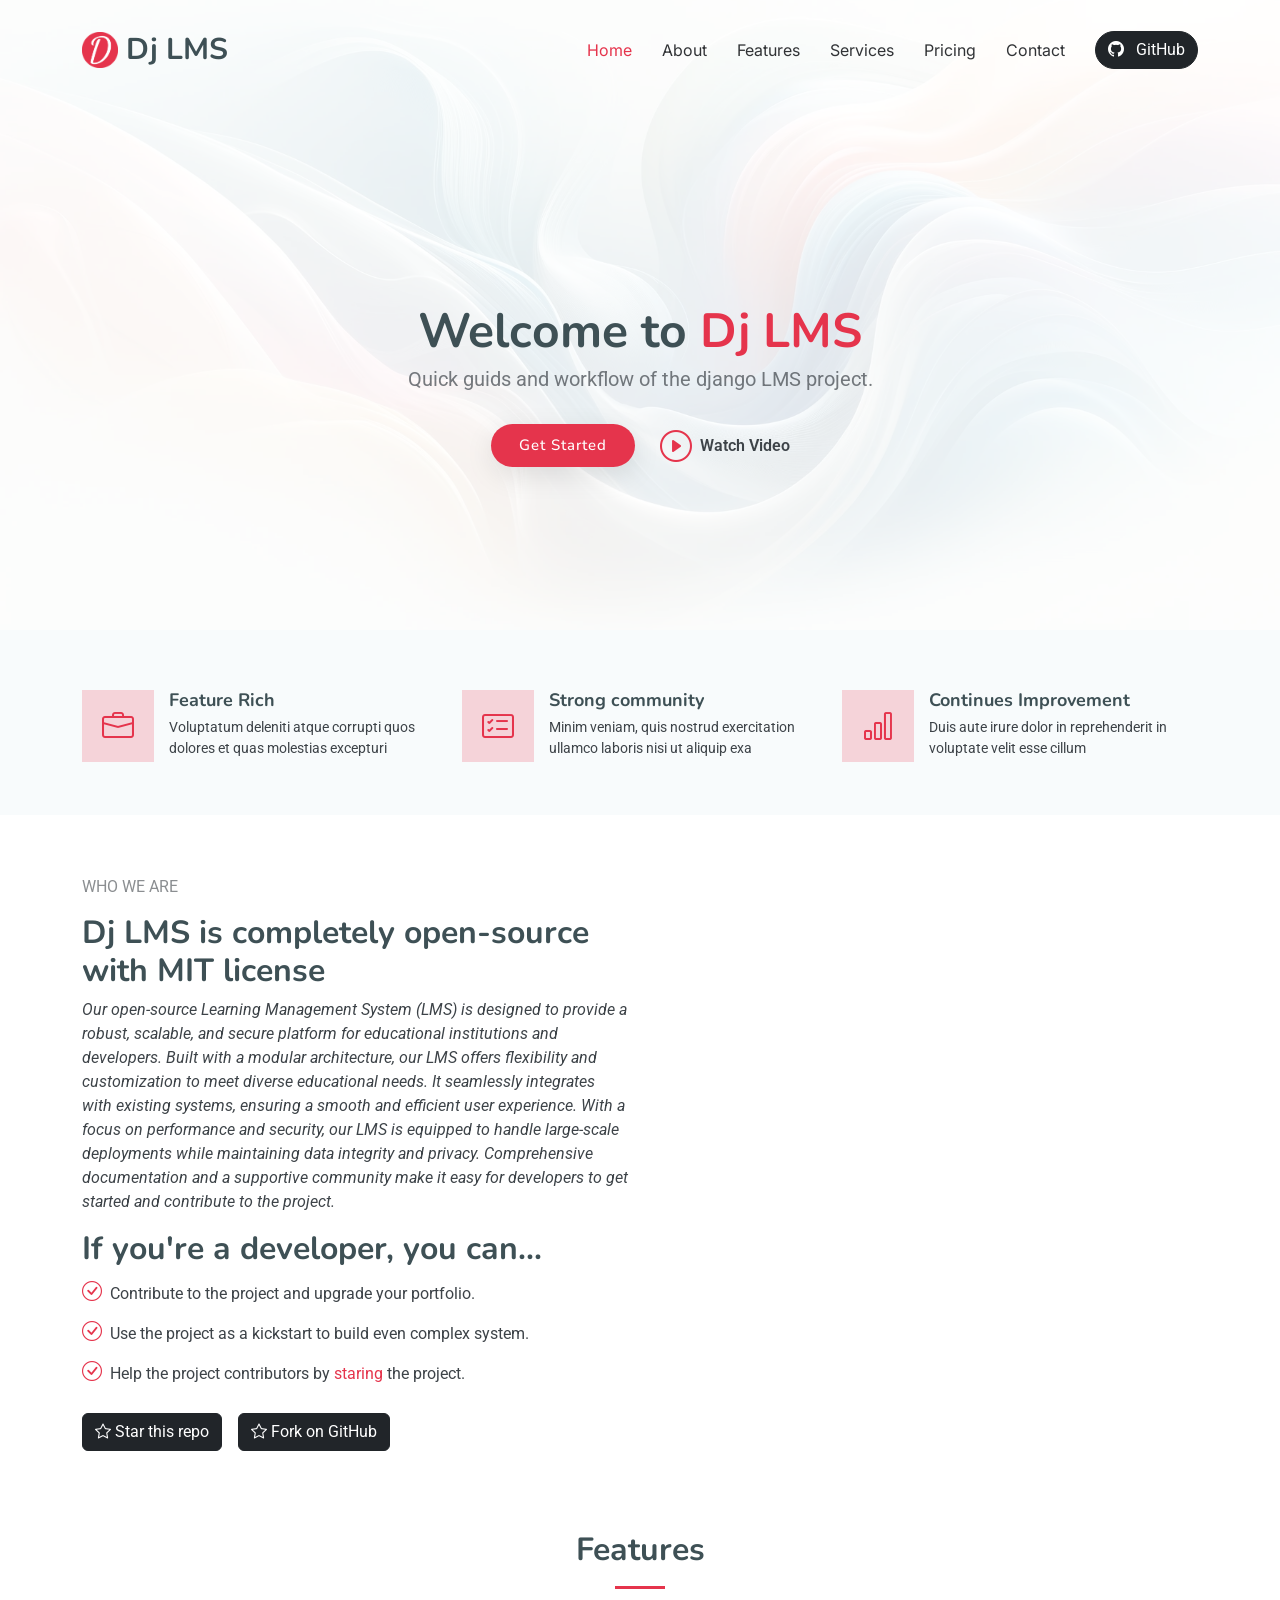
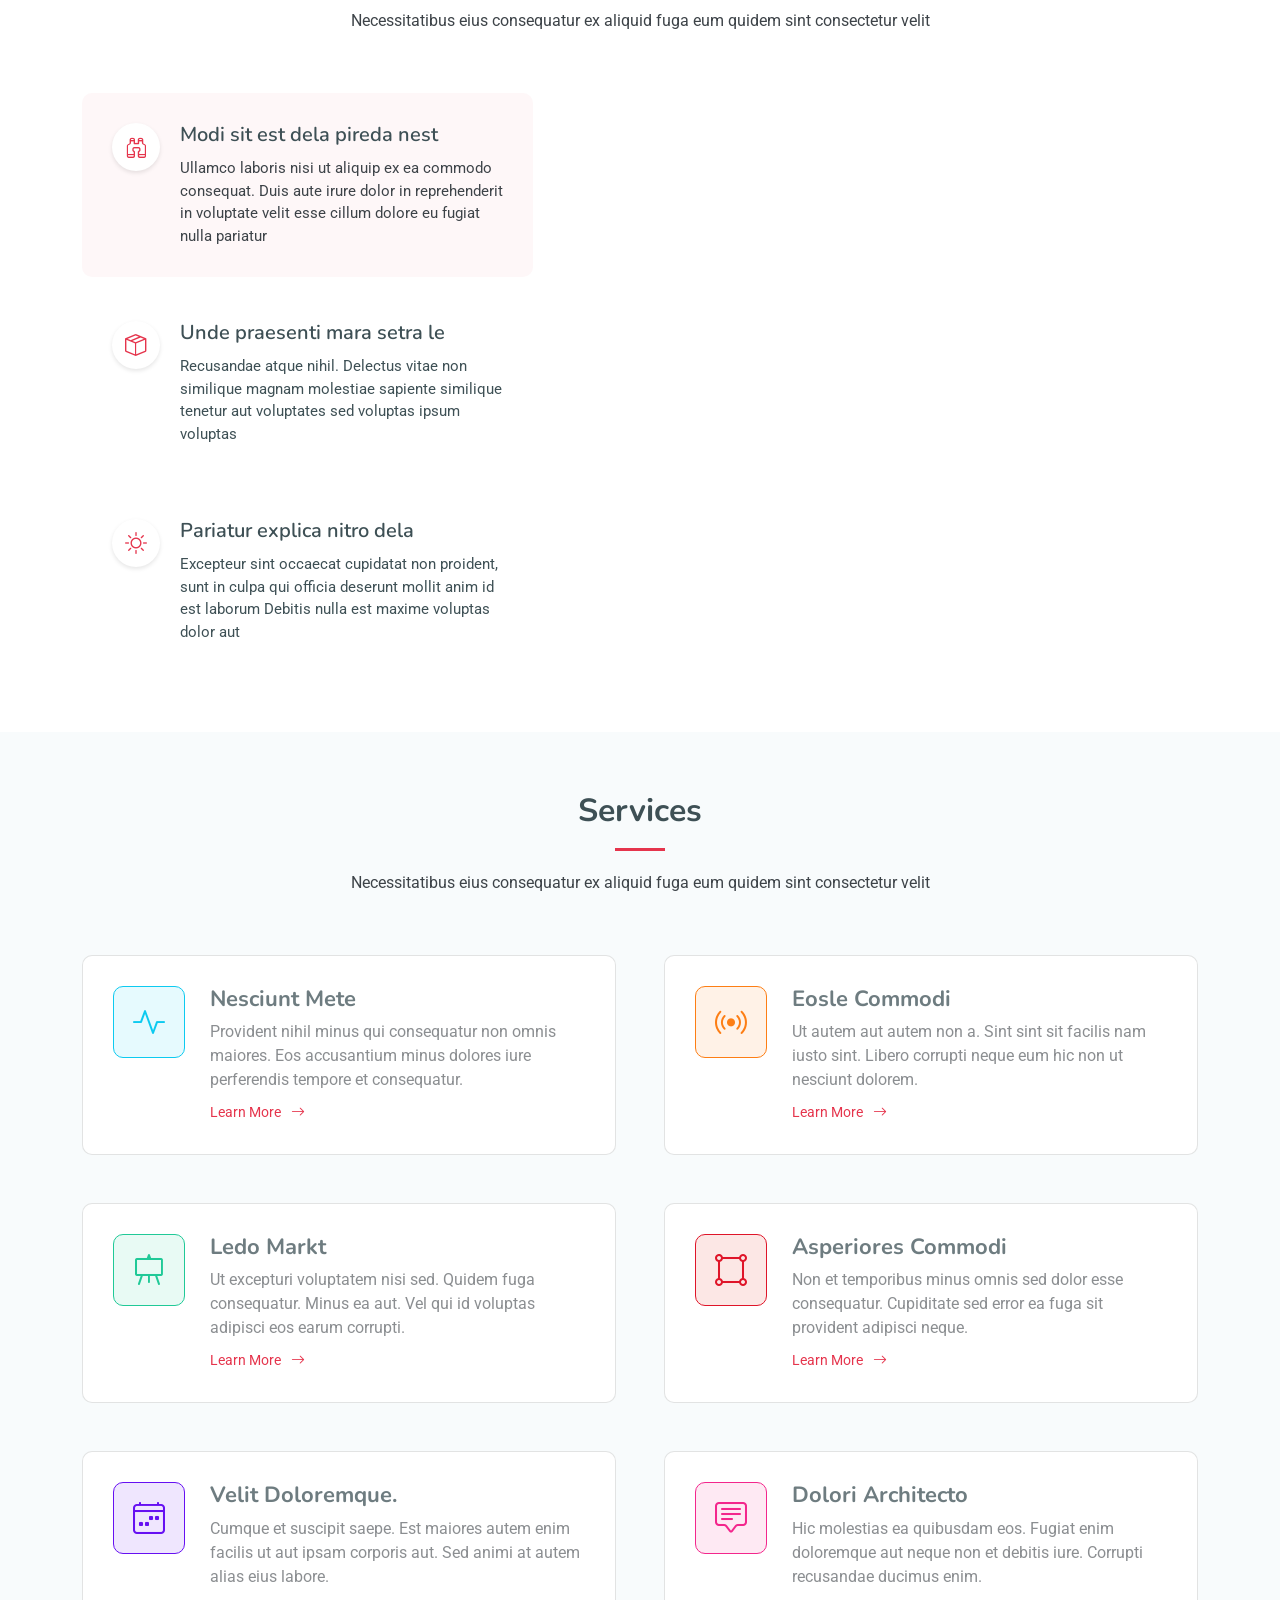
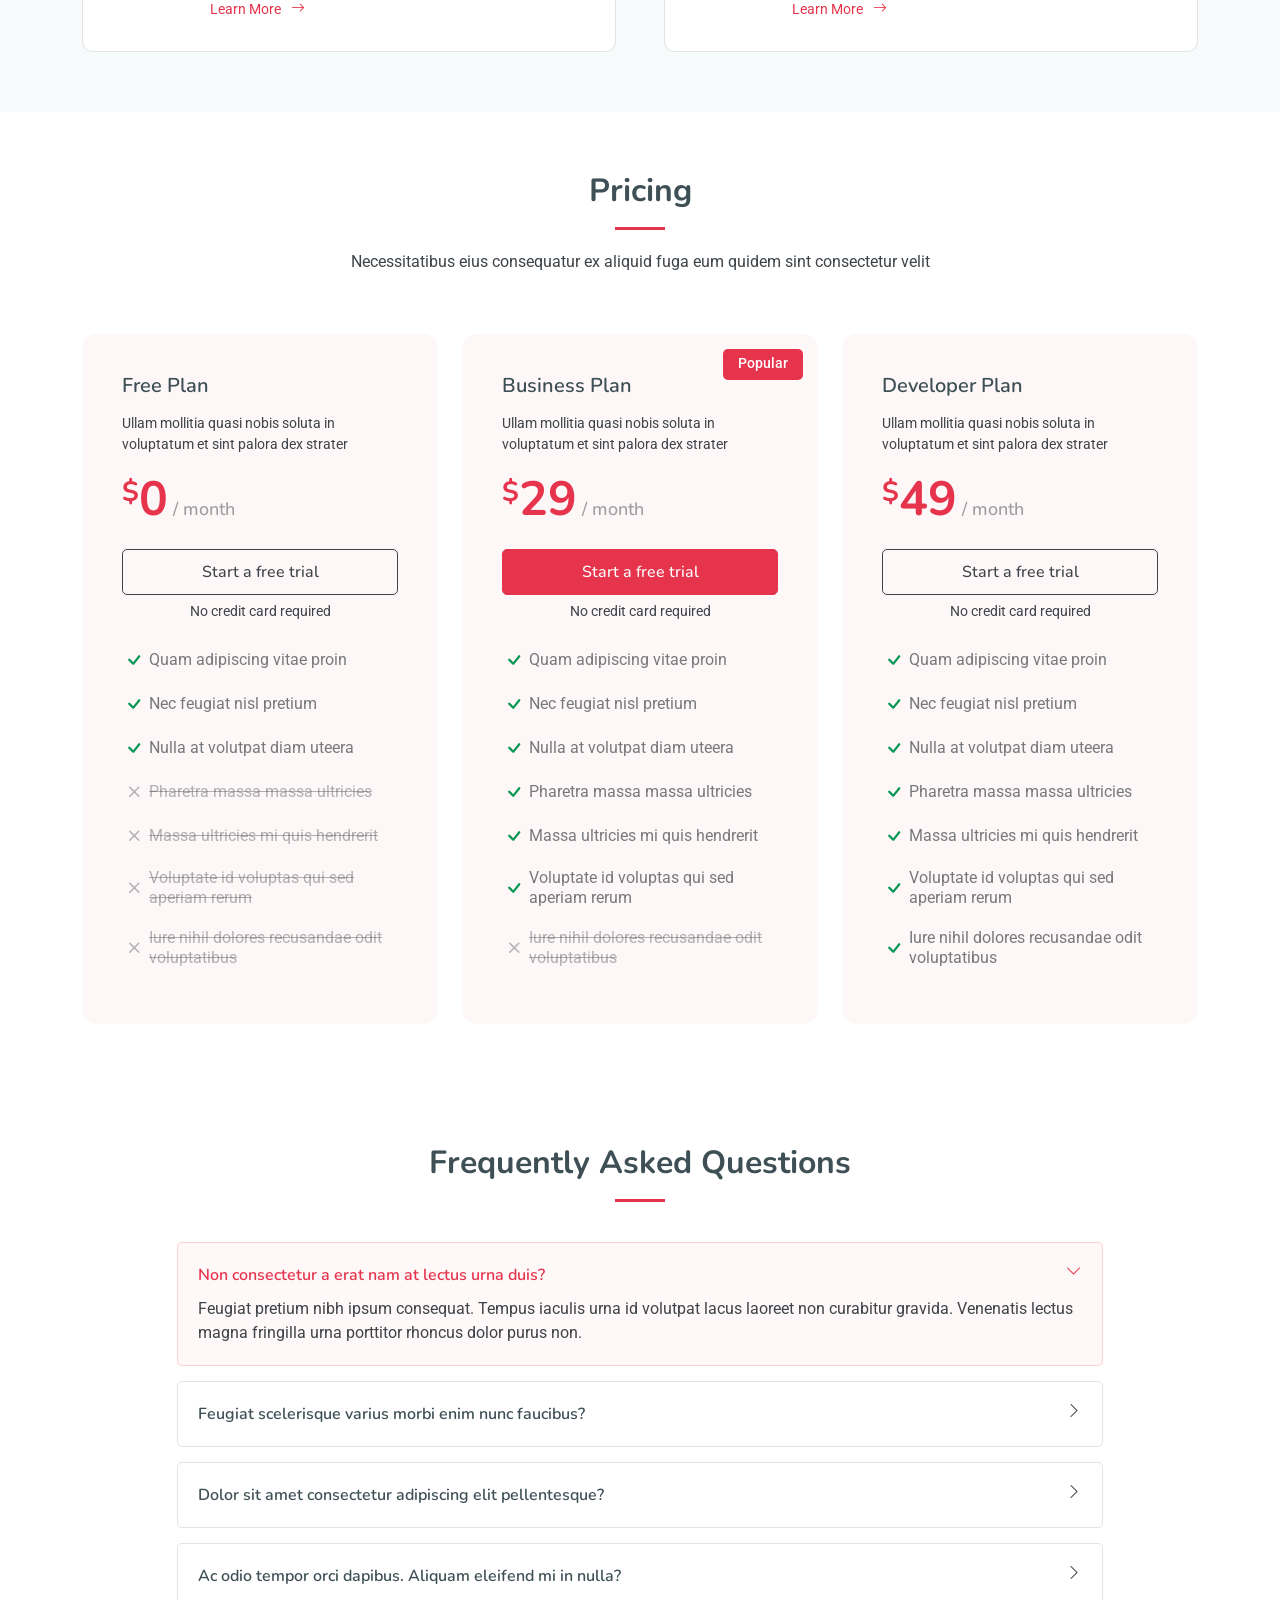
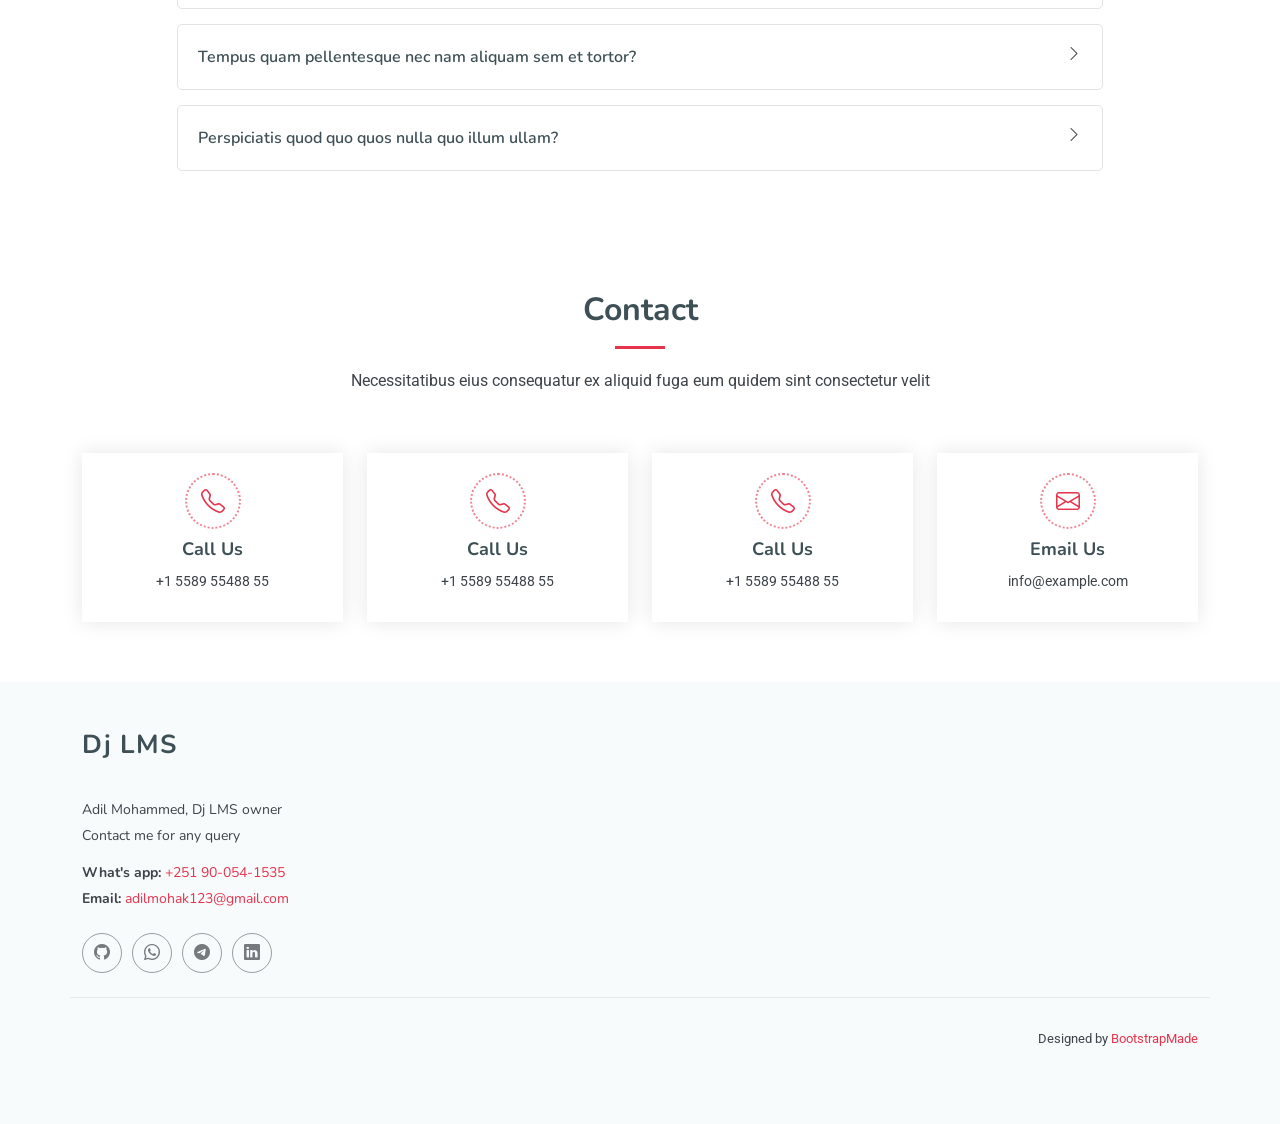
==== index.html @ 9d0e62b6 "init commit" ====
<!DOCTYPE html>
<html lang="en">
  <head>
    <meta charset="utf-8" />
    <meta content="width=device-width, initial-scale=1.0" name="viewport" />
    <title>Index - Dj LMS Bootstrap Template</title>
    <meta content="" name="description" />
    <meta content="" name="keywords" />

    <!-- Favicons -->
    <link href="assets/img/favicon.png" rel="icon" />
    <link href="assets/img/apple-touch-icon.png" rel="apple-touch-icon" />

    <!-- Fonts -->
    <link href="https://fonts.googleapis.com" rel="preconnect" />
    <link href="https://fonts.gstatic.com" rel="preconnect" crossorigin />
    <link
      href="https://fonts.googleapis.com/css2?family=Roboto:ital,wght@0,100;0,300;0,400;0,500;0,700;0,900;1,100;1,300;1,400;1,500;1,700;1,900&family=Inter:wght@100;200;300;400;500;600;700;800;900&family=Nunito:ital,wght@0,200;0,300;0,400;0,500;0,600;0,700;0,800;0,900;1,200;1,300;1,400;1,500;1,600;1,700;1,800;1,900&display=swap"
      rel="stylesheet"
    />

    <!-- Vendor CSS Files -->
    <link
      href="assets/vendor/bootstrap/css/bootstrap.min.css"
      rel="stylesheet"
    />
    <link
      href="assets/vendor/bootstrap-icons/bootstrap-icons.css"
      rel="stylesheet"
    />
    <link href="assets/vendor/aos/aos.css" rel="stylesheet" />
    <link
      href="assets/vendor/glightbox/css/glightbox.min.css"
      rel="stylesheet"
    />
    <link href="assets/vendor/swiper/swiper-bundle.min.css" rel="stylesheet" />

    <!-- Main CSS File -->
    <link href="assets/css/main.css" rel="stylesheet" />
  </head>

  <body class="index-page">
    <header id="header" class="header d-flex align-items-center fixed-top">
      <div
        class="container-fluid container-xl position-relative d-flex align-items-center"
      >
        <a href="index.html" class="logo d-flex align-items-center me-auto">
          <img src="assets/img/logo.png" alt="" />
          <h1 class="sitename">Dj LMS</h1>
        </a>

        <nav id="navmenu" class="navmenu">
          <ul>
            <li><a href="index.html#hero" class="active">Home</a></li>
            <li><a href="index.html#about">About</a></li>
            <li><a href="index.html#features">Features</a></li>
            <li><a href="index.html#services">Services</a></li>
            <li><a href="index.html#pricing">Pricing</a></li>
            <li><a href="index.html#contact">Contact</a></li>
          </ul>
          <i class="mobile-nav-toggle d-xl-none bi bi-list"></i>
        </nav>

        <a
          class="btn btn-dark btn-getstarted rounded-pill"
          href="https://github.com/adilmohak/django-lms"
          target="_blank"
          ><i class="bi bi-github me-2"></i> GitHub</a
        >
      </div>
    </header>

    <main class="main">
      <!-- Hero Section -->
      <section id="hero" class="hero section">
        <div class="hero-bg">
          <img src="assets/img/hero-bg-light.webp" alt="" />
        </div>
        <div class="container text-center">
          <div
            class="d-flex flex-column justify-content-center align-items-center"
          >
            <h1 data-aos="fade-up">Welcome to <span>Dj LMS</span></h1>
            <p data-aos="fade-up" data-aos-delay="100">
              Quick guids and workflow of the django LMS project.<br />
            </p>
            <div class="d-flex" data-aos="fade-up" data-aos-delay="200">
              <a href="#about" class="btn-get-started">Get Started</a>
              <a
                href="https://www.youtube.com/watch?v=LXb3EKWsInQ"
                class="glightbox btn-watch-video d-flex align-items-center"
                ><i class="bi bi-play-circle"></i><span>Watch Video</span></a
              >
            </div>
            <img
              src="assets/img/hero-services-img.webp"
              class="img-fluid hero-img"
              alt=""
              data-aos="zoom-out"
              data-aos-delay="300"
            />
          </div>
        </div>
      </section>
      <!-- /Hero Section -->

      <!-- Featured Services Section -->
      <section
        id="featured-services"
        class="featured-services section light-background"
      >
        <div class="container">
          <div class="row gy-4">
            <div
              class="col-xl-4 col-lg-6"
              data-aos="fade-up"
              data-aos-delay="100"
            >
              <div class="service-item d-flex">
                <div class="icon flex-shrink-0">
                  <i class="bi bi-briefcase"></i>
                </div>
                <div>
                  <h4 class="title">
                    <a href="#" class="stretched-link">Feature Rich</a>
                  </h4>
                  <p class="description">
                    Voluptatum deleniti atque corrupti quos dolores et quas
                    molestias excepturi
                  </p>
                </div>
              </div>
            </div>
            <!-- End Service Item -->

            <div
              class="col-xl-4 col-lg-6"
              data-aos="fade-up"
              data-aos-delay="200"
            >
              <div class="service-item d-flex">
                <div class="icon flex-shrink-0">
                  <i class="bi bi-card-checklist"></i>
                </div>
                <div>
                  <h4 class="title">
                    <a href="#" class="stretched-link">Strong community</a>
                  </h4>
                  <p class="description">
                    Minim veniam, quis nostrud exercitation ullamco laboris nisi
                    ut aliquip exa
                  </p>
                </div>
              </div>
            </div>
            <!-- End Service Item -->

            <div
              class="col-xl-4 col-lg-6"
              data-aos="fade-up"
              data-aos-delay="300"
            >
              <div class="service-item d-flex">
                <div class="icon flex-shrink-0">
                  <i class="bi bi-bar-chart"></i>
                </div>
                <div>
                  <h4 class="title">
                    <a href="#" class="stretched-link">Continues Improvement</a>
                  </h4>
                  <p class="description">
                    Duis aute irure dolor in reprehenderit in voluptate velit
                    esse cillum
                  </p>
                </div>
              </div>
            </div>
            <!-- End Service Item -->
          </div>
        </div>
      </section>
      <!-- /Featured Services Section -->

      <!-- About Section -->
      <section id="about" class="about section">
        <div class="container">
          <div class="row gy-4">
            <div
              class="col-lg-6 content"
              data-aos="fade-up"
              data-aos-delay="100"
            >
              <p class="who-we-are">Who We Are</p>
              <h3>Dj LMS is completely open-source with MIT license</h3>
              <p class="fst-italic">
                Our open-source Learning Management System (LMS) is designed to
                provide a robust, scalable, and secure platform for educational
                institutions and developers. Built with a modular architecture,
                our LMS offers flexibility and customization to meet diverse
                educational needs. It seamlessly integrates with existing
                systems, ensuring a smooth and efficient user experience. With a
                focus on performance and security, our LMS is equipped to handle
                large-scale deployments while maintaining data integrity and
                privacy. Comprehensive documentation and a supportive community
                make it easy for developers to get started and contribute to the
                project.
              </p>
              <h3>If you're a developer, you can...</h3>
              <ul>
                <li>
                  <i class="bi bi-check-circle"></i>
                  <span
                    >Contribute to the project and upgrade your portfolio.</span
                  >
                </li>
                <li>
                  <i class="bi bi-check-circle"></i>
                  <span
                    >Use the project as a kickstart to build even complex
                    system.</span
                  >
                </li>
                <li>
                  <i class="bi bi-check-circle"></i>
                  <span
                    >Help the project contributors by
                    <a
                      href="https://github.com/adilmohak/django-lms"
                      target="_blank"
                      >staring</a
                    >
                    the project.
                  </span>
                </li>
              </ul>
              <div class="d-flex gap-3">
                <a href="#" class="btn btn-outline btn-dark"
                  ><span><i class="bi bi-star"></i> Star this repo</span></a
                >
                <a href="#" class="btn btn-outline btn-dark"
                  ><span><i class="bi bi-star"></i> Fork on GitHub</span></a
                >
              </div>
            </div>

            <div
              class="col-lg-6 about-images"
              data-aos="fade-up"
              data-aos-delay="200"
            >
              <div class="row gy-4">
                <div class="col-lg-6">
                  <img
                    src="assets/img/about-company-1.jpg"
                    class="img-fluid"
                    alt=""
                  />
                </div>
                <div class="col-lg-6">
                  <div class="row gy-4">
                    <div class="col-lg-12">
                      <img
                        src="assets/img/about-company-2.jpg"
                        class="img-fluid"
                        alt=""
                      />
                    </div>
                    <div class="col-lg-12">
                      <img
                        src="assets/img/about-company-3.jpg"
                        class="img-fluid"
                        alt=""
                      />
                    </div>
                  </div>
                </div>
              </div>
            </div>
          </div>
        </div>
      </section>
      <!-- /About Section -->

      <!-- Features Section -->
      <section id="features" class="features section">
        <!-- Section Title -->
        <div class="container section-title" data-aos="fade-up">
          <h2>Features</h2>
          <p>
            Necessitatibus eius consequatur ex aliquid fuga eum quidem sint
            consectetur velit
          </p>
        </div>
        <!-- End Section Title -->

        <div class="container">
          <div class="row justify-content-between">
            <div class="col-lg-5 d-flex align-items-center">
              <ul class="nav nav-tabs" data-aos="fade-up" data-aos-delay="100">
                <li class="nav-item">
                  <a
                    class="nav-link active show"
                    data-bs-toggle="tab"
                    data-bs-target="#features-tab-1"
                  >
                    <i class="bi bi-binoculars"></i>
                    <div>
                      <h4 class="d-none d-lg-block">
                        Modi sit est dela pireda nest
                      </h4>
                      <p>
                        Ullamco laboris nisi ut aliquip ex ea commodo consequat.
                        Duis aute irure dolor in reprehenderit in voluptate
                        velit esse cillum dolore eu fugiat nulla pariatur
                      </p>
                    </div>
                  </a>
                </li>
                <li class="nav-item">
                  <a
                    class="nav-link"
                    data-bs-toggle="tab"
                    data-bs-target="#features-tab-2"
                  >
                    <i class="bi bi-box-seam"></i>
                    <div>
                      <h4 class="d-none d-lg-block">
                        Unde praesenti mara setra le
                      </h4>
                      <p>
                        Recusandae atque nihil. Delectus vitae non similique
                        magnam molestiae sapiente similique tenetur aut
                        voluptates sed voluptas ipsum voluptas
                      </p>
                    </div>
                  </a>
                </li>
                <li class="nav-item">
                  <a
                    class="nav-link"
                    data-bs-toggle="tab"
                    data-bs-target="#features-tab-3"
                  >
                    <i class="bi bi-brightness-high"></i>
                    <div>
                      <h4 class="d-none d-lg-block">
                        Pariatur explica nitro dela
                      </h4>
                      <p>
                        Excepteur sint occaecat cupidatat non proident, sunt in
                        culpa qui officia deserunt mollit anim id est laborum
                        Debitis nulla est maxime voluptas dolor aut
                      </p>
                    </div>
                  </a>
                </li>
              </ul>
              <!-- End Tab Nav -->
            </div>

            <div class="col-lg-6">
              <div class="tab-content" data-aos="fade-up" data-aos-delay="200">
                <div class="tab-pane fade active show" id="features-tab-1">
                  <img src="assets/img/tabs-1.jpg" alt="" class="img-fluid" />
                </div>
                <!-- End Tab Content Item -->

                <div class="tab-pane fade" id="features-tab-2">
                  <img src="assets/img/tabs-2.jpg" alt="" class="img-fluid" />
                </div>
                <!-- End Tab Content Item -->

                <div class="tab-pane fade" id="features-tab-3">
                  <img src="assets/img/tabs-3.jpg" alt="" class="img-fluid" />
                </div>
                <!-- End Tab Content Item -->
              </div>
            </div>
          </div>
        </div>
      </section>

      <!-- Services Section -->
      <section id="services" class="services section light-background">
        <!-- Section Title -->
        <div class="container section-title" data-aos="fade-up">
          <h2>Services</h2>
          <p>
            Necessitatibus eius consequatur ex aliquid fuga eum quidem sint
            consectetur velit
          </p>
        </div>
        <!-- End Section Title -->

        <div class="container">
          <div class="row g-5">
            <div class="col-lg-6" data-aos="fade-up" data-aos-delay="100">
              <div class="service-item item-cyan position-relative">
                <i class="bi bi-activity icon"></i>
                <div>
                  <h3>Nesciunt Mete</h3>
                  <p>
                    Provident nihil minus qui consequatur non omnis maiores. Eos
                    accusantium minus dolores iure perferendis tempore et
                    consequatur.
                  </p>
                  <a href="#" class="read-more stretched-link"
                    >Learn More <i class="bi bi-arrow-right"></i
                  ></a>
                </div>
              </div>
            </div>
            <!-- End Service Item -->

            <div class="col-lg-6" data-aos="fade-up" data-aos-delay="200">
              <div class="service-item item-orange position-relative">
                <i class="bi bi-broadcast icon"></i>
                <div>
                  <h3>Eosle Commodi</h3>
                  <p>
                    Ut autem aut autem non a. Sint sint sit facilis nam iusto
                    sint. Libero corrupti neque eum hic non ut nesciunt dolorem.
                  </p>
                  <a href="#" class="read-more stretched-link"
                    >Learn More <i class="bi bi-arrow-right"></i
                  ></a>
                </div>
              </div>
            </div>
            <!-- End Service Item -->

            <div class="col-lg-6" data-aos="fade-up" data-aos-delay="300">
              <div class="service-item item-teal position-relative">
                <i class="bi bi-easel icon"></i>
                <div>
                  <h3>Ledo Markt</h3>
                  <p>
                    Ut excepturi voluptatem nisi sed. Quidem fuga consequatur.
                    Minus ea aut. Vel qui id voluptas adipisci eos earum
                    corrupti.
                  </p>
                  <a href="#" class="read-more stretched-link"
                    >Learn More <i class="bi bi-arrow-right"></i
                  ></a>
                </div>
              </div>
            </div>
            <!-- End Service Item -->

            <div class="col-lg-6" data-aos="fade-up" data-aos-delay="400">
              <div class="service-item item-red position-relative">
                <i class="bi bi-bounding-box-circles icon"></i>
                <div>
                  <h3>Asperiores Commodi</h3>
                  <p>
                    Non et temporibus minus omnis sed dolor esse consequatur.
                    Cupiditate sed error ea fuga sit provident adipisci neque.
                  </p>
                  <a href="#" class="read-more stretched-link"
                    >Learn More <i class="bi bi-arrow-right"></i
                  ></a>
                </div>
              </div>
            </div>
            <!-- End Service Item -->

            <div class="col-lg-6" data-aos="fade-up" data-aos-delay="500">
              <div class="service-item item-indigo position-relative">
                <i class="bi bi-calendar4-week icon"></i>
                <div>
                  <h3>Velit Doloremque.</h3>
                  <p>
                    Cumque et suscipit saepe. Est maiores autem enim facilis ut
                    aut ipsam corporis aut. Sed animi at autem alias eius
                    labore.
                  </p>
                  <a href="#" class="read-more stretched-link"
                    >Learn More <i class="bi bi-arrow-right"></i
                  ></a>
                </div>
              </div>
            </div>
            <!-- End Service Item -->

            <div class="col-lg-6" data-aos="fade-up" data-aos-delay="600">
              <div class="service-item item-pink position-relative">
                <i class="bi bi-chat-square-text icon"></i>
                <div>
                  <h3>Dolori Architecto</h3>
                  <p>
                    Hic molestias ea quibusdam eos. Fugiat enim doloremque aut
                    neque non et debitis iure. Corrupti recusandae ducimus enim.
                  </p>
                  <a href="#" class="read-more stretched-link"
                    >Learn More <i class="bi bi-arrow-right"></i
                  ></a>
                </div>
              </div>
            </div>
            <!-- End Service Item -->
          </div>
        </div>
      </section>
      <!-- /Services Section -->

      <!-- Pricing Section -->
      <section id="pricing" class="pricing section">
        <!-- Section Title -->
        <div class="container section-title" data-aos="fade-up">
          <h2>Pricing</h2>
          <p>
            Necessitatibus eius consequatur ex aliquid fuga eum quidem sint
            consectetur velit
          </p>
        </div>
        <!-- End Section Title -->

        <div class="container">
          <div class="row gy-4">
            <div class="col-lg-4" data-aos="zoom-in" data-aos-delay="100">
              <div class="pricing-item">
                <h3>Free Plan</h3>
                <p class="description">
                  Ullam mollitia quasi nobis soluta in voluptatum et sint palora
                  dex strater
                </p>
                <h4><sup>$</sup>0<span> / month</span></h4>
                <a href="#" class="cta-btn">Start a free trial</a>
                <p class="text-center small">No credit card required</p>
                <ul>
                  <li>
                    <i class="bi bi-check"></i>
                    <span>Quam adipiscing vitae proin</span>
                  </li>
                  <li>
                    <i class="bi bi-check"></i>
                    <span>Nec feugiat nisl pretium</span>
                  </li>
                  <li>
                    <i class="bi bi-check"></i>
                    <span>Nulla at volutpat diam uteera</span>
                  </li>
                  <li class="na">
                    <i class="bi bi-x"></i>
                    <span>Pharetra massa massa ultricies</span>
                  </li>
                  <li class="na">
                    <i class="bi bi-x"></i>
                    <span>Massa ultricies mi quis hendrerit</span>
                  </li>
                  <li class="na">
                    <i class="bi bi-x"></i>
                    <span>Voluptate id voluptas qui sed aperiam rerum</span>
                  </li>
                  <li class="na">
                    <i class="bi bi-x"></i>
                    <span>Iure nihil dolores recusandae odit voluptatibus</span>
                  </li>
                </ul>
              </div>
            </div>
            <!-- End Pricing Item -->

            <div class="col-lg-4" data-aos="zoom-in" data-aos-delay="200">
              <div class="pricing-item featured">
                <p class="popular">Popular</p>
                <h3>Business Plan</h3>
                <p class="description">
                  Ullam mollitia quasi nobis soluta in voluptatum et sint palora
                  dex strater
                </p>
                <h4><sup>$</sup>29<span> / month</span></h4>
                <a href="#" class="cta-btn">Start a free trial</a>
                <p class="text-center small">No credit card required</p>
                <ul>
                  <li>
                    <i class="bi bi-check"></i>
                    <span>Quam adipiscing vitae proin</span>
                  </li>
                  <li>
                    <i class="bi bi-check"></i>
                    <span>Nec feugiat nisl pretium</span>
                  </li>
                  <li>
                    <i class="bi bi-check"></i>
                    <span>Nulla at volutpat diam uteera</span>
                  </li>
                  <li>
                    <i class="bi bi-check"></i>
                    <span>Pharetra massa massa ultricies</span>
                  </li>
                  <li>
                    <i class="bi bi-check"></i>
                    <span>Massa ultricies mi quis hendrerit</span>
                  </li>
                  <li>
                    <i class="bi bi-check"></i>
                    <span>Voluptate id voluptas qui sed aperiam rerum</span>
                  </li>
                  <li class="na">
                    <i class="bi bi-x"></i>
                    <span>Iure nihil dolores recusandae odit voluptatibus</span>
                  </li>
                </ul>
              </div>
            </div>
            <!-- End Pricing Item -->

            <div class="col-lg-4" data-aos="zoom-in" data-aos-delay="300">
              <div class="pricing-item">
                <h3>Developer Plan</h3>
                <p class="description">
                  Ullam mollitia quasi nobis soluta in voluptatum et sint palora
                  dex strater
                </p>
                <h4><sup>$</sup>49<span> / month</span></h4>
                <a href="#" class="cta-btn">Start a free trial</a>
                <p class="text-center small">No credit card required</p>
                <ul>
                  <li>
                    <i class="bi bi-check"></i>
                    <span>Quam adipiscing vitae proin</span>
                  </li>
                  <li>
                    <i class="bi bi-check"></i>
                    <span>Nec feugiat nisl pretium</span>
                  </li>
                  <li>
                    <i class="bi bi-check"></i>
                    <span>Nulla at volutpat diam uteera</span>
                  </li>
                  <li>
                    <i class="bi bi-check"></i>
                    <span>Pharetra massa massa ultricies</span>
                  </li>
                  <li>
                    <i class="bi bi-check"></i>
                    <span>Massa ultricies mi quis hendrerit</span>
                  </li>
                  <li>
                    <i class="bi bi-check"></i>
                    <span>Voluptate id voluptas qui sed aperiam rerum</span>
                  </li>
                  <li>
                    <i class="bi bi-check"></i>
                    <span>Iure nihil dolores recusandae odit voluptatibus</span>
                  </li>
                </ul>
              </div>
            </div>
            <!-- End Pricing Item -->
          </div>
        </div>
      </section>
      <!-- /Pricing Section -->

      <!-- Faq Section -->
      <section id="faq" class="faq section">
        <!-- Section Title -->
        <div class="container section-title" data-aos="fade-up">
          <h2>Frequently Asked Questions</h2>
        </div>
        <!-- End Section Title -->

        <div class="container">
          <div class="row justify-content-center">
            <div class="col-lg-10" data-aos="fade-up" data-aos-delay="100">
              <div class="faq-container">
                <div class="faq-item faq-active">
                  <h3>Non consectetur a erat nam at lectus urna duis?</h3>
                  <div class="faq-content">
                    <p>
                      Feugiat pretium nibh ipsum consequat. Tempus iaculis urna
                      id volutpat lacus laoreet non curabitur gravida. Venenatis
                      lectus magna fringilla urna porttitor rhoncus dolor purus
                      non.
                    </p>
                  </div>
                  <i class="faq-toggle bi bi-chevron-right"></i>
                </div>
                <!-- End Faq item-->

                <div class="faq-item">
                  <h3>Feugiat scelerisque varius morbi enim nunc faucibus?</h3>
                  <div class="faq-content">
                    <p>
                      Dolor sit amet consectetur adipiscing elit pellentesque
                      habitant morbi. Id interdum velit laoreet id donec
                      ultrices. Fringilla phasellus faucibus scelerisque
                      eleifend donec pretium. Est pellentesque elit ullamcorper
                      dignissim. Mauris ultrices eros in cursus turpis massa
                      tincidunt dui.
                    </p>
                  </div>
                  <i class="faq-toggle bi bi-chevron-right"></i>
                </div>
                <!-- End Faq item-->

                <div class="faq-item">
                  <h3>
                    Dolor sit amet consectetur adipiscing elit pellentesque?
                  </h3>
                  <div class="faq-content">
                    <p>
                      Eleifend mi in nulla posuere sollicitudin aliquam ultrices
                      sagittis orci. Faucibus pulvinar elementum integer enim.
                      Sem nulla pharetra diam sit amet nisl suscipit. Rutrum
                      tellus pellentesque eu tincidunt. Lectus urna duis
                      convallis convallis tellus. Urna molestie at elementum eu
                      facilisis sed odio morbi quis
                    </p>
                  </div>
                  <i class="faq-toggle bi bi-chevron-right"></i>
                </div>
                <!-- End Faq item-->

                <div class="faq-item">
                  <h3>
                    Ac odio tempor orci dapibus. Aliquam eleifend mi in nulla?
                  </h3>
                  <div class="faq-content">
                    <p>
                      Dolor sit amet consectetur adipiscing elit pellentesque
                      habitant morbi. Id interdum velit laoreet id donec
                      ultrices. Fringilla phasellus faucibus scelerisque
                      eleifend donec pretium. Est pellentesque elit ullamcorper
                      dignissim. Mauris ultrices eros in cursus turpis massa
                      tincidunt dui.
                    </p>
                  </div>
                  <i class="faq-toggle bi bi-chevron-right"></i>
                </div>
                <!-- End Faq item-->

                <div class="faq-item">
                  <h3>
                    Tempus quam pellentesque nec nam aliquam sem et tortor?
                  </h3>
                  <div class="faq-content">
                    <p>
                      Molestie a iaculis at erat pellentesque adipiscing
                      commodo. Dignissim suspendisse in est ante in. Nunc vel
                      risus commodo viverra maecenas accumsan. Sit amet nisl
                      suscipit adipiscing bibendum est. Purus gravida quis
                      blandit turpis cursus in
                    </p>
                  </div>
                  <i class="faq-toggle bi bi-chevron-right"></i>
                </div>
                <!-- End Faq item-->

                <div class="faq-item">
                  <h3>Perspiciatis quod quo quos nulla quo illum ullam?</h3>
                  <div class="faq-content">
                    <p>
                      Enim ea facilis quaerat voluptas quidem et dolorem. Quis
                      et consequatur non sed in suscipit sequi. Distinctio ipsam
                      dolore et.
                    </p>
                  </div>
                  <i class="faq-toggle bi bi-chevron-right"></i>
                </div>
                <!-- End Faq item-->
              </div>
            </div>
            <!-- End Faq Column-->
          </div>
        </div>
      </section>
      <!-- /Faq Section -->

      <!-- Contact Section -->
      <section id="contact" class="contact section">
        <!-- Section Title -->
        <div class="container section-title" data-aos="fade-up">
          <h2>Contact</h2>
          <p>
            Necessitatibus eius consequatur ex aliquid fuga eum quidem sint
            consectetur velit
          </p>
        </div>
        <!-- End Section Title -->

        <div class="container" data-aos="fade-up" data-aos-delay="100">
          <div class="row gy-4">
            <div class="col-lg-3 col-md-6">
              <div
                class="info-item d-flex flex-column justify-content-center align-items-center"
                data-aos="fade-up"
                data-aos-delay="300"
              >
                <i class="bi bi-telephone"></i>
                <h3>Call Us</h3>
                <p>+1 5589 55488 55</p>
              </div>
            </div>
            <!-- End Info Item -->

            <div class="col-lg-3 col-md-6">
              <div
                class="info-item d-flex flex-column justify-content-center align-items-center"
                data-aos="fade-up"
                data-aos-delay="300"
              >
                <i class="bi bi-telephone"></i>
                <h3>Call Us</h3>
                <p>+1 5589 55488 55</p>
              </div>
            </div>
            <!-- End Info Item -->

            <div class="col-lg-3 col-md-6">
              <div
                class="info-item d-flex flex-column justify-content-center align-items-center"
                data-aos="fade-up"
                data-aos-delay="300"
              >
                <i class="bi bi-telephone"></i>
                <h3>Call Us</h3>
                <p>+1 5589 55488 55</p>
              </div>
            </div>
            <!-- End Info Item -->

            <div class="col-lg-3 col-md-6">
              <div
                class="info-item d-flex flex-column justify-content-center align-items-center"
                data-aos="fade-up"
                data-aos-delay="400"
              >
                <i class="bi bi-envelope"></i>
                <h3>Email Us</h3>
                <p>info@example.com</p>
              </div>
            </div>
            <!-- End Info Item -->
          </div>
        </div>
      </section>
      <!-- /Contact Section -->
    </main>

    <footer id="footer" class="footer position-relative light-background">
      <div class="container footer-top">
        <div class="row gy-4">
          <div class="col-lg-4 col-md-6 footer-about">
            <a href="index.html" class="logo d-flex align-items-center">
              <span class="sitename">Dj LMS</span>
            </a>
            <div class="footer-contact pt-3">
              <p>Adil Mohammed, Dj LMS owner</p>
              <p>Contact me for any query</p>
              <p class="mt-3">
                <strong>What's app:</strong>
                <a href="#" target="_blank">+251 90-054-1535</a>
              </p>
              <p>
                <strong>Email:</strong>
                <a href="mailto:adilmohak123@gmail.com"
                  >adilmohak123@gmail.com</a
                >
              </p>
            </div>
            <div class="social-links d-flex mt-4">
              <a href=""><i class="bi bi-github"></i></a>
              <a href=""><i class="bi bi-whatsapp"></i></a>
              <a href=""><i class="bi bi-telegram"></i></a>
              <a href=""><i class="bi bi-linkedin"></i></a>
            </div>
          </div>
        </div>
      </div>

      <div class="container copyright text-end mt-4">
        <div class="credits">
          <!-- All the links in the footer should remain intact. -->
          <!-- You can delete the links only if you've purchased the pro version. -->
          <!-- Licensing information: https://bootstrapmade.com/license/ -->
          <!-- Purchase the pro version with working PHP/AJAX contact form: [buy-url] -->
          Designed by <a href="https://bootstrapmade.com/">BootstrapMade</a>
        </div>
      </div>
    </footer>

    <!-- Scroll Top -->
    <a
      href="#"
      id="scroll-top"
      class="scroll-top d-flex align-items-center justify-content-center"
      ><i class="bi bi-arrow-up-short"></i
    ></a>

    <!-- Preloader -->
    <div id="preloader"></div>

    <!-- Vendor JS Files -->
    <script src="assets/vendor/bootstrap/js/bootstrap.bundle.min.js"></script>
    <script src="assets/vendor/php-email-form/validate.js"></script>
    <script src="assets/vendor/aos/aos.js"></script>
    <script src="assets/vendor/glightbox/js/glightbox.min.js"></script>
    <script src="assets/vendor/swiper/swiper-bundle.min.js"></script>

    <!-- Main JS File -->
    <script src="assets/js/main.js"></script>
  </body>
</html>
---- assets/css/main.css ----
/*--------------------------------------------------------------
# Font & Color Variables
# Help: https://bootstrapmade.com/color-system/
--------------------------------------------------------------*/
/* Fonts */
:root {
  --default-font: "Roboto",  system-ui, -apple-system, "Segoe UI", Roboto, "Helvetica Neue", Arial, "Noto Sans", "Liberation Sans", sans-serif, "Apple Color Emoji", "Segoe UI Emoji", "Segoe UI Symbol", "Noto Color Emoji";
  --heading-font: "Nunito",  sans-serif;
  --nav-font: "Inter",  sans-serif;
}

/* 
Accent colors 
- #FFC530
- #E5344C

Nav
- FFC530
*/

/* Global Colors - The following color variables are used throughout the website. Updating them here will change the color scheme of the entire website */
:root { 
  --background-color: #ffffff; /* Background color for the entire website, including individual sections */
  --default-color: #3d4348; /* Default color used for the majority of the text content across the entire website */
  --heading-color: #3e5055; /* Color for headings, subheadings and title throughout the website */
  --accent-color: #E5344C; /* Accent color that represents your brand on the website. It's used for buttons, links, and other elements that need to stand out */
  --surface-color: #ffffff; /* The surface color is used as a background of boxed elements within sections, such as cards, icon boxes, or other elements that require a visual separation from the global background. */
  --contrast-color: #ffffff; /* Contrast color for text, ensuring readability against backgrounds of accent, heading, or default colors. */
}

/* Nav Menu Colors - The following color variables are used specifically for the navigation menu. They are separate from the global colors to allow for more customization options */
:root {
  --nav-color: #313336;  /* The default color of the main navmenu links */
  --nav-hover-color: #E5344C; /* Applied to main navmenu links when they are hovered over or active */
  --nav-mobile-background-color: #ffffff; /* Used as the background color for mobile navigation menu */
  --nav-dropdown-background-color: #ffffff; /* Used as the background color for dropdown items that appear when hovering over primary navigation items */
  --nav-dropdown-color: #313336; /* Used for navigation links of the dropdown items in the navigation menu. */
  --nav-dropdown-hover-color: #E5344C; /* Similar to --nav-hover-color, this color is applied to dropdown navigation links when they are hovered over. */
}

/* Color Presets - These classes override global colors when applied to any section or element, providing reuse of the sam color scheme. */

.light-background {
  --background-color: #f8fbfc;
  --surface-color: #ffffff;
}

.dark-background {
  --background-color: #060606;
  --default-color: #ffffff;
  --heading-color: #ffffff;
  --surface-color: #252525;
  --contrast-color: #ffffff;
}

/* Smooth scroll */
:root {
  scroll-behavior: smooth;
}

/*--------------------------------------------------------------
# General Styling & Shared Classes
--------------------------------------------------------------*/
body {
  color: var(--default-color);
  background-color: var(--background-color);
  font-family: var(--default-font);
}

a {
  color: var(--accent-color);
  text-decoration: none;
  transition: 0.3s;
}

a:hover {
  color: color-mix(in srgb, var(--accent-color), transparent 25%);
  text-decoration: none;
}

h1,
h2,
h3,
h4,
h5,
h6 {
  color: var(--heading-color);
  font-family: var(--heading-font);
}

/* PHP Email Form Messages
------------------------------*/
.php-email-form .error-message {
  display: none;
  background: #df1529;
  color: #ffffff;
  text-align: left;
  padding: 15px;
  margin-bottom: 24px;
  font-weight: 600;
}

.php-email-form .sent-message {
  display: none;
  color: #ffffff;
  background: #059652;
  text-align: center;
  padding: 15px;
  margin-bottom: 24px;
  font-weight: 600;
}

.php-email-form .loading {
  display: none;
  background: var(--surface-color);
  text-align: center;
  padding: 15px;
  margin-bottom: 24px;
}

.php-email-form .loading:before {
  content: "";
  display: inline-block;
  border-radius: 50%;
  width: 24px;
  height: 24px;
  margin: 0 10px -6px 0;
  border: 3px solid var(--accent-color);
  border-top-color: var(--surface-color);
  animation: php-email-form-loading 1s linear infinite;
}

@keyframes php-email-form-loading {
  0% {
    transform: rotate(0deg);
  }

  100% {
    transform: rotate(360deg);
  }
}

/*--------------------------------------------------------------
# Global Header
--------------------------------------------------------------*/
.header {
  color: var(--default-color);
  background-color: var(--background-color);
  padding: 20px 0;
  transition: all 0.5s;
  z-index: 997;
}

.header .logo {
  line-height: 1;
}

.header .logo img {
  max-height: 36px;
  margin-right: 8px;
}

.header .logo h1 {
  font-size: 30px;
  margin: 0;
  font-weight: 700;
  color: var(--heading-color);
}

@media (max-width: 480px) {
  .header .logo img {
    max-height: 24px;
  }

  .header .logo h1 {
    font-size: 24px;
  }
}

.header .btn-getstarted,
.header .btn-getstarted:focus {
  margin: 0 0 0 30px;
}

@media (max-width: 1200px) {
  .header .logo {
    order: 1;
  }

  .header .btn-getstarted {
    order: 2;
    margin: 0 15px 0 0;
    padding: 6px 15px;
  }

  .header .navmenu {
    order: 3;
  }
}

.scrolled .header {
  box-shadow: 0px 0 18px rgba(0, 0, 0, 0.1);
}

/* Index Page Header
------------------------------*/
.index-page .header {
  --background-color: rgba(255, 255, 255, 0);
}

/* Index Page Header on Scroll
------------------------------*/
.index-page.scrolled .header {
  --background-color: #ffffff;
}

/*--------------------------------------------------------------
# Navigation Menu
--------------------------------------------------------------*/
/* Desktop Navigation */
@media (min-width: 1200px) {
  .navmenu {
    padding: 0;
  }

  .navmenu ul {
    margin: 0;
    padding: 0;
    display: flex;
    list-style: none;
    align-items: center;
  }

  .navmenu li {
    position: relative;
  }

  .navmenu a,
  .navmenu a:focus {
    color: var(--nav-color);
    padding: 18px 15px;
    font-size: 16px;
    font-family: var(--nav-font);
    font-weight: 400;
    display: flex;
    align-items: center;
    justify-content: space-between;
    white-space: nowrap;
    transition: 0.3s;
  }

  .navmenu a i,
  .navmenu a:focus i {
    font-size: 12px;
    line-height: 0;
    margin-left: 5px;
    transition: 0.3s;
  }

  .navmenu li:last-child a {
    padding-right: 0;
  }

  .navmenu li:hover>a,
  .navmenu .active,
  .navmenu .active:focus {
    color: var(--nav-hover-color);
  }

  .navmenu .dropdown ul {
    margin: 0;
    padding: 10px 0;
    background: var(--nav-dropdown-background-color);
    display: block;
    position: absolute;
    visibility: hidden;
    left: 14px;
    top: 130%;
    opacity: 0;
    transition: 0.3s;
    border-radius: 4px;
    z-index: 99;
    box-shadow: 0px 0px 30px rgba(0, 0, 0, 0.1);
  }

  .navmenu .dropdown ul li {
    min-width: 200px;
  }

  .navmenu .dropdown ul a {
    padding: 10px 20px;
    font-size: 15px;
    text-transform: none;
    color: var(--nav-dropdown-color);
  }

  .navmenu .dropdown ul a i {
    font-size: 12px;
  }

  .navmenu .dropdown ul a:hover,
  .navmenu .dropdown ul .active:hover,
  .navmenu .dropdown ul li:hover>a {
    color: var(--nav-dropdown-hover-color);
  }

  .navmenu .dropdown:hover>ul {
    opacity: 1;
    top: 100%;
    visibility: visible;
  }

  .navmenu .dropdown .dropdown ul {
    top: 0;
    left: -90%;
    visibility: hidden;
  }

  .navmenu .dropdown .dropdown:hover>ul {
    opacity: 1;
    top: 0;
    left: -100%;
    visibility: visible;
  }

  .navmenu .megamenu {
    position: static;
  }

  .navmenu .megamenu ul {
    margin: 0;
    padding: 10px;
    background: var(--nav-dropdown-background-color);
    box-shadow: 0px 0px 20px rgba(0, 0, 0, 0.1);
    position: absolute;
    top: 130%;
    left: 0;
    right: 0;
    visibility: hidden;
    opacity: 0;
    display: flex;
    transition: 0.3s;
    border-radius: 4px;
    z-index: 99;
  }

  .navmenu .megamenu ul li {
    flex: 1;
  }

  .navmenu .megamenu ul li a,
  .navmenu .megamenu ul li:hover>a {
    padding: 10px 20px;
    font-size: 15px;
    color: var(--nav-dropdown-color);
  }

  .navmenu .megamenu ul li a:hover,
  .navmenu .megamenu ul li .active,
  .navmenu .megamenu ul li .active:hover {
    color: var(--nav-dropdown-hover-color);
  }

  .navmenu .megamenu:hover>ul {
    opacity: 1;
    top: 100%;
    visibility: visible;
  }
}

/* Mobile Navigation */
@media (max-width: 1199px) {
  .mobile-nav-toggle {
    color: var(--nav-color);
    font-size: 28px;
    line-height: 0;
    margin-right: 10px;
    cursor: pointer;
    transition: color 0.3s;
  }

  .navmenu {
    padding: 0;
    z-index: 9997;
  }

  .navmenu ul {
    display: none;
    position: absolute;
    inset: 60px 20px 20px 20px;
    padding: 10px 0;
    margin: 0;
    border-radius: 6px;
    background-color: var(--nav-mobile-background-color);
    overflow-y: auto;
    transition: 0.3s;
    z-index: 9998;
    box-shadow: 0px 0px 30px rgba(0, 0, 0, 0.1);
  }

  .navmenu a,
  .navmenu a:focus {
    color: var(--nav-dropdown-color);
    padding: 10px 20px;
    font-family: var(--nav-font);
    font-size: 17px;
    font-weight: 500;
    display: flex;
    align-items: center;
    justify-content: space-between;
    white-space: nowrap;
    transition: 0.3s;
  }

  .navmenu a i,
  .navmenu a:focus i {
    font-size: 12px;
    line-height: 0;
    margin-left: 5px;
    width: 30px;
    height: 30px;
    display: flex;
    align-items: center;
    justify-content: center;
    border-radius: 50%;
    transition: 0.3s;
    background-color: color-mix(in srgb, var(--accent-color), transparent 90%);
  }

  .navmenu a i:hover,
  .navmenu a:focus i:hover {
    background-color: var(--accent-color);
    color: var(--contrast-color);
  }

  .navmenu a:hover,
  .navmenu .active,
  .navmenu .active:focus {
    color: var(--nav-dropdown-hover-color);
  }

  .navmenu .active i,
  .navmenu .active:focus i {
    background-color: var(--accent-color);
    color: var(--contrast-color);
    transform: rotate(180deg);
  }

  .navmenu .dropdown ul {
    position: static;
    display: none;
    z-index: 99;
    padding: 10px 0;
    margin: 10px 20px;
    background-color: var(--nav-dropdown-background-color);
    border: 1px solid color-mix(in srgb, var(--default-color), transparent 90%);
    transition: all 0.5s ease-in-out;
    box-shadow: none;
  }

  .navmenu .dropdown ul ul {
    background-color: rgba(33, 37, 41, 0.1);
  }

  .navmenu .dropdown>.dropdown-active {
    display: block;
    background-color: rgba(33, 37, 41, 0.03);
  }

  .mobile-nav-active {
    overflow: hidden;
  }

  .mobile-nav-active .mobile-nav-toggle {
    color: #fff;
    position: absolute;
    font-size: 32px;
    top: 15px;
    right: 15px;
    margin-right: 0;
    z-index: 9999;
  }

  .mobile-nav-active .navmenu {
    position: fixed;
    overflow: hidden;
    inset: 0;
    background: rgba(33, 37, 41, 0.8);
    transition: 0.3s;
  }

  .mobile-nav-active .navmenu>ul {
    display: block;
  }
}

/*--------------------------------------------------------------
# Global Footer
--------------------------------------------------------------*/
.footer {
  color: var(--default-color);
  background-color: var(--background-color);
  font-size: 14px;
  padding-bottom: 50px;
  position: relative;
}

.footer .footer-top {
  padding-top: 50px;
}

.footer .footer-about .logo {
  line-height: 1;
  margin-bottom: 25px;
}

.footer .footer-about .logo img {
  max-height: 40px;
  margin-right: 6px;
}

.footer .footer-about .logo span {
  font-size: 26px;
  font-weight: 700;
  letter-spacing: 1px;
  font-family: var(--heading-font);
  color: var(--heading-color);
}

.footer .footer-about p {
  font-size: 14px;
  font-family: var(--heading-font);
}

.footer .social-links a {
  display: flex;
  align-items: center;
  justify-content: center;
  width: 40px;
  height: 40px;
  border-radius: 50%;
  border: 1px solid color-mix(in srgb, var(--default-color), transparent 50%);
  font-size: 16px;
  color: color-mix(in srgb, var(--default-color), transparent 30%);
  margin-right: 10px;
  transition: 0.3s;
}

.footer .social-links a:hover {
  color: var(--accent-color);
  border-color: var(--accent-color);
}

.footer h4 {
  font-size: 16px;
  font-weight: bold;
  position: relative;
  padding-bottom: 12px;
}

.footer .footer-links {
  margin-bottom: 30px;
}

.footer .footer-links ul {
  list-style: none;
  padding: 0;
  margin: 0;
}

.footer .footer-links ul i {
  padding-right: 2px;
  font-size: 12px;
  line-height: 0;
}

.footer .footer-links ul li {
  padding: 10px 0;
  display: flex;
  align-items: center;
}

.footer .footer-links ul li:first-child {
  padding-top: 0;
}

.footer .footer-links ul a {
  color: color-mix(in srgb, var(--default-color), transparent 30%);
  display: inline-block;
  line-height: 1;
}

.footer .footer-links ul a:hover {
  color: var(--accent-color);
}

.footer .footer-contact p {
  margin-bottom: 5px;
}

.footer .footer-newsletter .newsletter-form {
  margin-top: 30px;
  margin-bottom: 15px;
  padding: 6px 8px;
  position: relative;
  border-radius: 50px;
  border: 1px solid color-mix(in srgb, var(--accent-color), transparent 70%);
  display: flex;
  background-color: var(--surface-color);
  transition: 0.3s;
}

.footer .footer-newsletter .newsletter-form:focus-within {
  border-color: var(--accent-color);
}

.footer .footer-newsletter .newsletter-form input[type=email] {
  border: 0;
  padding: 4px 10px;
  width: 100%;
  background-color: var(--contrsast-color);
  color: var(--default-color);
}

.footer .footer-newsletter .newsletter-form input[type=email]:focus-visible {
  outline: none;
}

.footer .footer-newsletter .newsletter-form input[type=submit] {
  border: 0;
  font-size: 16px;
  padding: 0 20px;
  margin: -7px -9px -7px 0;
  background: var(--accent-color);
  color: var(--contrast-color);
  transition: 0.3s;
  border-radius: 50px;
}

.footer .footer-newsletter .newsletter-form input[type=submit]:hover {
  background: color-mix(in srgb, var(--accent-color), transparent 20%);
}

.footer .copyright {
  padding-top: 25px;
  padding-bottom: 25px;
  border-top: 1px solid color-mix(in srgb, var(--default-color), transparent 90%);
}

.footer .copyright p {
  margin-bottom: 0;
}

.footer .credits {
  margin-top: 6px;
  font-size: 13px;
}

/*--------------------------------------------------------------
# Preloader
--------------------------------------------------------------*/
#preloader {
  position: fixed;
  inset: 0;
  z-index: 9999;
  overflow: hidden;
  background-color: var(--background-color);
  transition: all 0.6s ease-out;
  width: 100%;
  height: 100vh;
}

#preloader:before,
#preloader:after {
  content: "";
  position: absolute;
  border: 4px solid var(--accent-color);
  border-radius: 50%;
  animation: animate-preloader 2s cubic-bezier(0, 0.2, 0.8, 1) infinite;
}

#preloader:after {
  animation-delay: -0.5s;
}

@keyframes animate-preloader {
  0% {
    width: 10px;
    height: 10px;
    top: calc(50% - 5px);
    left: calc(50% - 5px);
    opacity: 1;
  }

  100% {
    width: 72px;
    height: 72px;
    top: calc(50% - 36px);
    left: calc(50% - 36px);
    opacity: 0;
  }
}

/*--------------------------------------------------------------
# Scroll Top Button
--------------------------------------------------------------*/
.scroll-top {
  position: fixed;
  visibility: hidden;
  opacity: 0;
  right: 15px;
  bottom: -15px;
  z-index: 99999;
  background-color: var(--accent-color);
  width: 44px;
  height: 44px;
  border-radius: 50px;
  transition: all 0.4s;
}

.scroll-top i {
  font-size: 24px;
  color: var(--contrast-color);
  line-height: 0;
}

.scroll-top:hover {
  background-color: color-mix(in srgb, var(--accent-color), transparent 20%);
  color: var(--contrast-color);
}

.scroll-top.active {
  visibility: visible;
  opacity: 1;
  bottom: 15px;
}

/*--------------------------------------------------------------
# Disable aos animation delay on mobile devices
--------------------------------------------------------------*/
@media screen and (max-width: 768px) {
  [data-aos-delay] {
    transition-delay: 0 !important;
  }
}

/*--------------------------------------------------------------
# Global Page Titles & Breadcrumbs
--------------------------------------------------------------*/
.page-title {
  --background-color: color-mix(in srgb, var(--default-color), transparent 96%);
  color: var(--default-color);
  background-color: var(--background-color);
  padding: 25px 0;
  position: relative;
}

.page-title h1 {
  font-size: 24px;
  font-weight: 700;
}

.page-title .breadcrumbs ol {
  display: flex;
  flex-wrap: wrap;
  list-style: none;
  padding: 0;
  margin: 0;
  font-size: 14px;
}

.page-title .breadcrumbs ol li+li {
  padding-left: 10px;
}

.page-title .breadcrumbs ol li+li::before {
  content: "/";
  display: inline-block;
  padding-right: 10px;
  color: color-mix(in srgb, var(--default-color), transparent 70%);
}

/*--------------------------------------------------------------
# Global Sections
--------------------------------------------------------------*/
section,
.section {
  color: var(--default-color);
  background-color: var(--background-color);
  padding: 60px 0;
  scroll-margin-top: 100px;
  overflow: clip;
}

@media (max-width: 1199px) {

  section,
  .section {
    scroll-margin-top: 66px;
  }
}

/*--------------------------------------------------------------
# Global Section Titles
--------------------------------------------------------------*/
.section-title {
  text-align: center;
  padding-bottom: 60px;
  position: relative;
}

.section-title h2 {
  font-size: 32px;
  font-weight: 700;
  margin-bottom: 20px;
  padding-bottom: 20px;
  position: relative;
}

.section-title h2:after {
  content: "";
  position: absolute;
  display: block;
  width: 50px;
  height: 3px;
  background: var(--accent-color);
  left: 0;
  right: 0;
  bottom: 0;
  margin: auto;
}

.section-title p {
  margin-bottom: 0;
}

/*--------------------------------------------------------------
# Hero Section
--------------------------------------------------------------*/
.hero {
  width: 100%;
  min-height: 70vh;
  position: relative;
  padding: 180px 0 40px 0;
  display: flex;
  align-items: center;
  overflow: hidden;
}

.hero .hero-bg img {
  position: absolute;
  inset: 0;
  display: block;
  width: 100%;
  height: 100%;
  object-fit: cover;
  z-index: 1;
}

.hero .hero-bg::before {
  content: "";
  background: color-mix(in srgb, var(--background-color), transparent 15%);
  position: absolute;
  inset: 0;
  z-index: 2;
}

.hero .container {
  position: relative;
  z-index: 3;
}

.hero h1 {
  margin: 0;
  font-size: 48px;
  font-weight: 700;
  line-height: 56px;
}

.hero h1 span {
  color: var(--accent-color);
}

.hero p {
  color: color-mix(in srgb, var(--default-color), transparent 30%);
  margin: 5px 0 30px 0;
  font-size: 20px;
  font-weight: 400;
}

@media (min-width: 768px) {
  .hero .hero-img {
    max-width: 600px;
  }
}

.hero .btn-get-started {
  color: var(--contrast-color);
  background: var(--accent-color);
  font-family: var(--heading-font);
  font-weight: 500;
  font-size: 15px;
  letter-spacing: 1px;
  display: inline-block;
  padding: 10px 28px;
  border-radius: 50px;
  transition: 0.5s;
  box-shadow: 0 8px 28px rgba(0, 0, 0, 0.1);
}

.hero .btn-get-started:hover {
  color: var(--contrast-color);
  background: color-mix(in srgb, var(--accent-color), transparent 15%);
  box-shadow: 0 8px 28px rgba(0, 0, 0, 0.1);
}

.hero .btn-watch-video {
  font-size: 16px;
  transition: 0.5s;
  margin-left: 25px;
  color: var(--default-color);
  font-weight: 600;
}

.hero .btn-watch-video i {
  color: var(--accent-color);
  font-size: 32px;
  transition: 0.3s;
  line-height: 0;
  margin-right: 8px;
}

.hero .btn-watch-video:hover {
  color: var(--accent-color);
}

.hero .btn-watch-video:hover i {
  color: color-mix(in srgb, var(--accent-color), transparent 15%);
}

@media (max-width: 640px) {
  .hero h1 {
    font-size: 28px;
    line-height: 36px;
  }

  .hero p {
    font-size: 18px;
    line-height: 24px;
    margin-bottom: 30px;
  }

  .hero .btn-get-started,
  .hero .btn-watch-video {
    font-size: 13px;
  }
}

/*--------------------------------------------------------------
# Featured Services Section
--------------------------------------------------------------*/
.featured-services {
  padding: 40px 0;
}

.featured-services .service-item {
  position: relative;
  padding-top: 20px;
}

.featured-services .service-item .icon {
  background-color: color-mix(in srgb, var(--accent-color), transparent 80%);
  width: 72px;
  height: 72px;
  position: relative;
  margin-right: 15px;
  line-height: 0;
  display: flex;
  align-items: center;
  justify-content: center;
  transition: ease-in-out 0.3s;
}

.featured-services .service-item .icon i {
  color: var(--accent-color);
  font-size: 32px;
  z-index: 2;
  position: relative;
}

.featured-services .service-item .title {
  font-weight: 700;
  margin-bottom: 5px;
  font-size: 18px;
}

.featured-services .service-item .title a {
  color: var(--heading-color);
}

.featured-services .service-item .title a:hover {
  color: var(--accent-color);
}

.featured-services .service-item .description {
  font-size: 14px;
}

.featured-services .service-item:hover .icon {
  background-color: var(--accent-color);
}

.featured-services .service-item:hover .icon i {
  color: var(--contrast-color);
}

/*--------------------------------------------------------------
# About Section
--------------------------------------------------------------*/
.about {
  padding-bottom: 20px;
}

.about .content .who-we-are {
  text-transform: uppercase;
  margin-bottom: 15px;
  color: color-mix(in srgb, var(--default-color), transparent 40%);
}

.about .content h3 {
  font-size: 2rem;
  font-weight: 700;
}

.about .content ul {
  list-style: none;
  padding: 0;
}

.about .content ul li {
  padding-bottom: 10px;
}

.about .content ul i {
  font-size: 1.25rem;
  margin-right: 4px;
  color: var(--accent-color);
}

.about .content p:last-child {
  margin-bottom: 0;
}

.about .content .read-more {
  background: var(--accent-color);
  color: var(--contrast-color);
  font-family: var(--heading-font);
  font-weight: 500;
  font-size: 16px;
  letter-spacing: 1px;
  padding: 12px 24px;
  border-radius: 5px;
  transition: 0.3s;
  display: inline-flex;
  align-items: center;
  justify-content: center;
}

.about .content .read-more i {
  font-size: 18px;
  margin-left: 5px;
  line-height: 0;
  transition: 0.3s;
}

.about .content .read-more:hover {
  background: color-mix(in srgb, var(--accent-color), transparent 20%);
  padding-right: 19px;
}

.about .content .read-more:hover i {
  margin-left: 10px;
}

.about .about-images img {
  border-radius: 10px;
}

/*--------------------------------------------------------------
# Clients Section
--------------------------------------------------------------*/
.clients {
  padding: 20px 0;
}

.clients .client-logo {
  display: flex;
  justify-content: center;
  align-items: center;
  overflow: hidden;
}

.clients .client-logo img {
  padding: 20px 40px;
  max-width: 90%;
  transition: 0.3s;
  opacity: 0.5;
  filter: grayscale(100);
}

.clients .client-logo img:hover {
  filter: none;
  opacity: 1;
}

@media (max-width: 640px) {
  .clients .client-logo img {
    padding: 20px;
  }
}

/*--------------------------------------------------------------
# Features Section
--------------------------------------------------------------*/
.features .nav-tabs {
  border: 0;
}

.features .nav-item {
  width: 100%;
  margin-bottom: 15px;
}

.features .nav-item:last-child {
  margin-bottom: 0;
}

.features .nav-link {
  color: var(--heading-color);
  border: 0;
  padding: 30px;
  transition: 0.3s;
  border-radius: 10px;
  display: flex;
  cursor: pointer;
}

.features .nav-link i {
  background-color: var(--surface-color);
  color: var(--accent-color);
  display: flex;
  align-items: center;
  justify-content: center;
  margin-right: 20px;
  width: 48px;
  height: 48px;
  font-size: 22px;
  flex-shrink: 0;
  border-radius: 50px;
  box-shadow: 0 2px 4px rgba(0, 0, 0, 0.1);
}

.features .nav-link h4 {
  font-size: 20px;
  font-weight: 600;
  margin: 0 0 10px 0;
  transition: 0.3s;
}

.features .nav-link p {
  font-size: 15px;
  margin: 0;
}

.features .nav-link:hover {
  background: color-mix(in srgb, var(--accent-color), transparent 96%);
}

.features .nav-link.active {
  background: color-mix(in srgb, var(--accent-color), transparent 96%);
  color: var(--default-color);
}

.features .tab-pane img {
  border-radius: 15px;
}

/*--------------------------------------------------------------
# Features Details Section
--------------------------------------------------------------*/
.features-details .features-item+.features-item {
  margin-top: 60px;
}

.features-details .features-item .content {
  background-color: color-mix(in srgb, var(--accent-color), transparent 95%);
  color: color-mix(in srgb, var(--default-color), transparent 40%);
  padding: 30px;
  border-radius: 10px;
}

.features-details .features-item h3 {
  font-weight: 700;
  font-size: 26px;
  margin-bottom: 15px;
}

.features-details .features-item .more-btn {
  background-color: var(--accent-color);
  color: var(--contrast-color);
  padding: 6px 30px;
  border-radius: 6px;
}

.features-details .features-item .more-btn:hover {
  background-color: color-mix(in srgb, var(--accent-color), transparent 20%);
}

.features-details .features-item ul {
  list-style: none;
  padding: 0;
}

.features-details .features-item ul li {
  padding-bottom: 10px;
  display: flex;
  align-items: center;
}

.features-details .features-item ul li:last-child {
  padding-bottom: 0;
}

.features-details .features-item ul i {
  font-size: 20px;
  margin-right: 10px;
  color: var(--accent-color);
}

.features-details .features-item img {
  border-radius: 15px;
}

/*--------------------------------------------------------------
# Services Section
--------------------------------------------------------------*/
.services .service-item {
  background-color: var(--surface-color);
  border: 1px solid color-mix(in srgb, var(--default-color), transparent 85%);
  height: 100%;
  padding: 30px;
  transition: 0.3s;
  border-radius: 10px;
  display: flex;
}

.services .service-item .icon {
  font-size: 32px;
  border-radius: 10px;
  position: relative;
  margin-right: 25px;
  display: inline-flex;
  align-items: center;
  justify-content: center;
  width: 72px;
  height: 72px;
  flex-shrink: 0;
}

.services .service-item h3 {
  color: color-mix(in srgb, var(--heading-color), transparent 25%);
  font-weight: 700;
  font-size: 22px;
  transition: 0.3s;
}

.services .service-item p {
  margin-bottom: 0;
  color: color-mix(in srgb, var(--default-color), transparent 40%);
  transition: 0.3s;
}

.services .service-item .read-more {
  display: inline-flex;
  align-items: center;
  margin-top: 10px;
  transition: 0.3s;
  font-size: 14px;
}

.services .service-item .read-more i {
  margin-left: 10px;
}

.services .service-item.item-cyan .icon {
  color: #0dcaf0;
  border: 1px solid #0dcaf0;
  background: rgba(13, 202, 240, 0.1);
}

.services .service-item.item-orange .icon {
  color: #fd7e14;
  border: 1px solid #fd7e14;
  background: rgba(253, 126, 20, 0.1);
}

.services .service-item.item-teal .icon {
  color: #20c997;
  border: 1px solid #20c997;
  background: rgba(32, 201, 151, 0.1);
}

.services .service-item.item-red .icon {
  color: #df1529;
  border: 1px solid #df1529;
  background: rgba(223, 21, 4, 0.1);
}

.services .service-item.item-indigo .icon {
  color: #6610f2;
  border: 1px solid #6610f2;
  background: rgba(102, 16, 242, 0.1);
}

.services .service-item.item-pink .icon {
  color: #f3268c;
  border: 1px solid #f3268c;
  background: rgba(243, 38, 140, 0.1);
}

.services .service-item:hover {
  box-shadow: 0px 2px 25px rgba(0, 0, 0, 0.1);
}

.services .service-item:hover h3 {
  color: var(--heading-color);
}

.services .service-item:hover p {
  color: color-mix(in srgb, var(--default-color), transparent 10%);
}

/*--------------------------------------------------------------
# More Features Section
--------------------------------------------------------------*/
.more-features .features-image {
  position: relative;
  min-height: 400px;
}

.more-features .features-image img {
  position: absolute;
  inset: 0;
  display: block;
  width: 100%;
  height: 100%;
  object-fit: cover;
  z-index: 1;
}

.more-features h3 {
  font-size: 28px;
  font-weight: 700;
  margin-bottom: 20px;
}

.more-features .icon-box {
  margin-top: 30px;
}

.more-features .icon-box i {
  color: var(--accent-color);
  margin-right: 15px;
  font-size: 24px;
  line-height: 1.2;
}

.more-features .icon-box h4 {
  font-weight: 600;
  margin-bottom: 10px;
  font-size: 18px;
}

.more-features .icon-box p {
  line-height: 24px;
  font-size: 14px;
  margin-bottom: 0;
}

/*--------------------------------------------------------------
# Pricing Section
--------------------------------------------------------------*/
.pricing .pricing-item {
  background-color: color-mix(in srgb, var(--accent-color), transparent 96%);
  padding: 40px 40px;
  height: 100%;
  border-radius: 15px;
}

.pricing h3 {
  font-weight: 600;
  margin-bottom: 15px;
  font-size: 20px;
}

.pricing h4 {
  color: var(--accent-color);
  font-size: 48px;
  font-weight: 700;
  font-family: var(--heading-font);
  margin-bottom: 0;
}

.pricing h4 sup {
  font-size: 28px;
}

.pricing h4 span {
  color: color-mix(in srgb, var(--default-color), transparent 50%);
  font-size: 18px;
  font-weight: 500;
}

.pricing .description {
  font-size: 14px;
}

.pricing .cta-btn {
  border: 1px solid var(--default-color);
  color: var(--default-color);
  display: block;
  text-align: center;
  padding: 10px 35px;
  border-radius: 5px;
  font-size: 16px;
  font-weight: 500;
  font-family: var(--heading-font);
  transition: 0.3s;
  margin-top: 20px;
  margin-bottom: 6px;
}

.pricing .cta-btn:hover {
  background: var(--accent-color);
  color: var(--contrast-color);
  border-color: var(--accent-color);
}

.pricing ul {
  padding: 0;
  list-style: none;
  color: color-mix(in srgb, var(--default-color), transparent 30%);
  text-align: left;
  line-height: 20px;
}

.pricing ul li {
  padding: 10px 0;
  display: flex;
  align-items: center;
}

.pricing ul li:last-child {
  padding-bottom: 0;
}

.pricing ul i {
  color: #059652;
  font-size: 24px;
  padding-right: 3px;
}

.pricing ul .na {
  color: color-mix(in srgb, var(--default-color), transparent 60%);
}

.pricing ul .na i {
  color: color-mix(in srgb, var(--default-color), transparent 60%);
}

.pricing ul .na span {
  text-decoration: line-through;
}

.pricing .featured {
  position: relative;
}

.pricing .featured .popular {
  position: absolute;
  top: 15px;
  right: 15px;
  background-color: var(--accent-color);
  color: var(--contrast-color);
  padding: 4px 15px 6px 15px;
  margin: 0;
  border-radius: 5px;
  font-size: 14px;
  font-weight: 500;
}

.pricing .featured .cta-btn {
  background: var(--accent-color);
  color: var(--contrast-color);
  border-color: var(--accent-color);
}

@media (max-width: 992px) {
  .pricing .box {
    max-width: 60%;
    margin: 0 auto 30px auto;
  }
}

@media (max-width: 767px) {
  .pricing .box {
    max-width: 80%;
    margin: 0 auto 30px auto;
  }
}

@media (max-width: 420px) {
  .pricing .box {
    max-width: 100%;
    margin: 0 auto 30px auto;
  }
}

/*--------------------------------------------------------------
# Faq Section
--------------------------------------------------------------*/
.faq .section-title {
  padding-bottom: 20px;
}

.faq .faq-container .faq-item {
  position: relative;
  padding: 20px;
  margin-bottom: 15px;
  border: 1px solid color-mix(in srgb, var(--default-color), transparent 85%);
  border-radius: 5px;
  overflow: hidden;
}

.faq .faq-container .faq-item:last-child {
  margin-bottom: 0;
}

.faq .faq-container .faq-item h3 {
  font-weight: 600;
  font-size: 16px;
  line-height: 24px;
  margin: 0 30px 0 0;
  transition: 0.3s;
  cursor: pointer;
  display: flex;
  align-items: center;
}

.faq .faq-container .faq-item h3 .num {
  color: var(--accent-color);
  padding-right: 5px;
}

.faq .faq-container .faq-item h3:hover {
  color: var(--accent-color);
}

.faq .faq-container .faq-item .faq-content {
  display: grid;
  grid-template-rows: 0fr;
  transition: 0.3s ease-in-out;
  visibility: hidden;
  opacity: 0;
}

.faq .faq-container .faq-item .faq-content p {
  margin-bottom: 0;
  overflow: hidden;
}

.faq .faq-container .faq-item .faq-toggle {
  position: absolute;
  top: 20px;
  right: 20px;
  font-size: 16px;
  line-height: 0;
  transition: 0.3s;
  cursor: pointer;
}

.faq .faq-container .faq-item .faq-toggle:hover {
  color: var(--accent-color);
}

.faq .faq-container .faq-active {
  background-color: color-mix(in srgb, var(--accent-color), transparent 97%);
  border-color: color-mix(in srgb, var(--accent-color), transparent 80%);
}

.faq .faq-container .faq-active h3 {
  color: var(--accent-color);
}

.faq .faq-container .faq-active .faq-content {
  grid-template-rows: 1fr;
  visibility: visible;
  opacity: 1;
  padding-top: 10px;
}

.faq .faq-container .faq-active .faq-toggle {
  transform: rotate(90deg);
  color: var(--accent-color);
}

/*--------------------------------------------------------------
# Testimonials Section
--------------------------------------------------------------*/
.testimonials .testimonial-item {
  background-color: var(--surface-color);
  box-shadow: 0px 0 20px rgba(0, 0, 0, 0.1);
  box-sizing: content-box;
  padding: 30px;
  margin: 40px 30px;
  min-height: 320px;
  display: flex;
  flex-direction: column;
  text-align: center;
  transition: 0.3s;
}

.testimonials .testimonial-item .stars {
  margin-bottom: 15px;
}

.testimonials .testimonial-item .stars i {
  color: #ffc107;
  margin: 0 1px;
}

.testimonials .testimonial-item .testimonial-img {
  width: 90px;
  border-radius: 50%;
  border: 4px solid var(--background-color);
  margin: 0 auto;
}

.testimonials .testimonial-item h3 {
  font-size: 18px;
  font-weight: bold;
  margin: 10px 0 5px 0;
}

.testimonials .testimonial-item h4 {
  font-size: 14px;
  color: color-mix(in srgb, var(--default-color), transparent 40%);
  margin: 0;
}

.testimonials .testimonial-item p {
  font-style: italic;
  margin: 0 auto 15px auto;
}

.testimonials .swiper-wrapper {
  height: auto;
}

.testimonials .swiper-pagination {
  margin-top: 20px;
  position: relative;
}

.testimonials .swiper-pagination .swiper-pagination-bullet {
  width: 12px;
  height: 12px;
  background-color: color-mix(in srgb, var(--default-color), transparent 85%);
  opacity: 1;
}

.testimonials .swiper-pagination .swiper-pagination-bullet-active {
  background-color: var(--accent-color);
}

.testimonials .swiper-slide {
  opacity: 0.3;
}

@media (max-width: 1199px) {
  .testimonials .swiper-slide-active {
    opacity: 1;
  }

  .testimonials .swiper-pagination {
    margin-top: 0;
  }

  .testimonials .testimonial-item {
    margin: 40px 20px;
  }
}

@media (min-width: 1200px) {
  .testimonials .swiper-slide-next {
    opacity: 1;
    transform: scale(1.12);
  }
}

/*--------------------------------------------------------------
# Contact Section
--------------------------------------------------------------*/
.contact .info-item {
  background-color: var(--surface-color);
  padding: 20px 0 30px 0;
  box-shadow: 0px 0px 20px rgba(0, 0, 0, 0.1);
}

.contact .info-item i {
  font-size: 20px;
  color: var(--accent-color);
  width: 56px;
  height: 56px;
  font-size: 24px;
  display: flex;
  justify-content: center;
  align-items: center;
  border-radius: 4px;
  transition: all 0.3s ease-in-out;
  border-radius: 50%;
  border: 2px dotted color-mix(in srgb, var(--accent-color), transparent 40%);
}

.contact .info-item h3 {
  font-size: 20px;
  font-size: 18px;
  font-weight: 700;
  margin: 10px 0;
}

.contact .info-item p {
  padding: 0;
  margin-bottom: 0;
  font-size: 14px;
}

.contact .php-email-form {
  background-color: var(--surface-color);
  height: 100%;
  padding: 30px;
  box-shadow: 0px 0px 20px rgba(0, 0, 0, 0.1);
}

@media (max-width: 575px) {
  .contact .php-email-form {
    padding: 20px;
  }
}

.contact .php-email-form input[type=text],
.contact .php-email-form input[type=email],
.contact .php-email-form textarea {
  font-size: 14px;
  padding: 10px 15px;
  box-shadow: none;
  border-radius: 0;
  color: var(--default-color);
  background-color: var(--surface-color);
  border-color: color-mix(in srgb, var(--default-color), transparent 80%);
}

.contact .php-email-form input[type=text]:focus,
.contact .php-email-form input[type=email]:focus,
.contact .php-email-form textarea:focus {
  border-color: var(--accent-color);
}

.contact .php-email-form input[type=text]::placeholder,
.contact .php-email-form input[type=email]::placeholder,
.contact .php-email-form textarea::placeholder {
  color: color-mix(in srgb, var(--default-color), transparent 70%);
}

.contact .php-email-form button[type=submit] {
  color: var(--contrast-color);
  background: var(--accent-color);
  border: 0;
  padding: 10px 30px;
  transition: 0.4s;
  border-radius: 50px;
}

.contact .php-email-form button[type=submit]:hover {
  background: color-mix(in srgb, var(--accent-color), transparent 20%);
}

/*--------------------------------------------------------------
# Service Details Section
--------------------------------------------------------------*/
.service-details .service-box {
  background-color: var(--surface-color);
  padding: 20px;
  box-shadow: 0px 2px 20px rgba(0, 0, 0, 0.1);
}

.service-details .service-box+.service-box {
  margin-top: 30px;
}

.service-details .service-box h4 {
  font-size: 20px;
  font-weight: 700;
  border-bottom: 2px solid color-mix(in srgb, var(--default-color), transparent 92%);
  padding-bottom: 15px;
  margin-bottom: 15px;
}

.service-details .services-list {
  background-color: var(--surface-color);
}

.service-details .services-list a {
  color: color-mix(in srgb, var(--default-color), transparent 20%);
  background-color: color-mix(in srgb, var(--default-color), transparent 96%);
  display: flex;
  align-items: center;
  padding: 12px 15px;
  margin-top: 15px;
  transition: 0.3s;
}

.service-details .services-list a:first-child {
  margin-top: 0;
}

.service-details .services-list a i {
  font-size: 16px;
  margin-right: 8px;
  color: var(--accent-color);
}

.service-details .services-list a.active {
  color: var(--contrast-color);
  background-color: var(--accent-color);
}

.service-details .services-list a.active i {
  color: var(--contrast-color);
}

.service-details .services-list a:hover {
  background-color: color-mix(in srgb, var(--accent-color), transparent 95%);
  color: var(--accent-color);
}

.service-details .download-catalog a {
  color: var(--default-color);
  display: flex;
  align-items: center;
  padding: 10px 0;
  transition: 0.3s;
  border-top: 1px solid color-mix(in srgb, var(--default-color), transparent 90%);
}

.service-details .download-catalog a:first-child {
  border-top: 0;
  padding-top: 0;
}

.service-details .download-catalog a:last-child {
  padding-bottom: 0;
}

.service-details .download-catalog a i {
  font-size: 24px;
  margin-right: 8px;
  color: var(--accent-color);
}

.service-details .download-catalog a:hover {
  color: var(--accent-color);
}

.service-details .help-box {
  background-color: var(--accent-color);
  color: var(--contrast-color);
  margin-top: 30px;
  padding: 30px 15px;
}

.service-details .help-box .help-icon {
  font-size: 48px;
}

.service-details .help-box h4,
.service-details .help-box a {
  color: var(--contrast-color);
}

.service-details .services-img {
  margin-bottom: 20px;
}

.service-details h3 {
  font-size: 26px;
  font-weight: 700;
}

.service-details p {
  font-size: 15px;
}

.service-details ul {
  list-style: none;
  padding: 0;
  font-size: 15px;
}

.service-details ul li {
  padding: 5px 0;
  display: flex;
  align-items: center;
}

.service-details ul i {
  font-size: 20px;
  margin-right: 8px;
  color: var(--accent-color);
}

/*--------------------------------------------------------------
# Starter Section Section
--------------------------------------------------------------*/
.starter-section {
  /* Add your styles here */
}
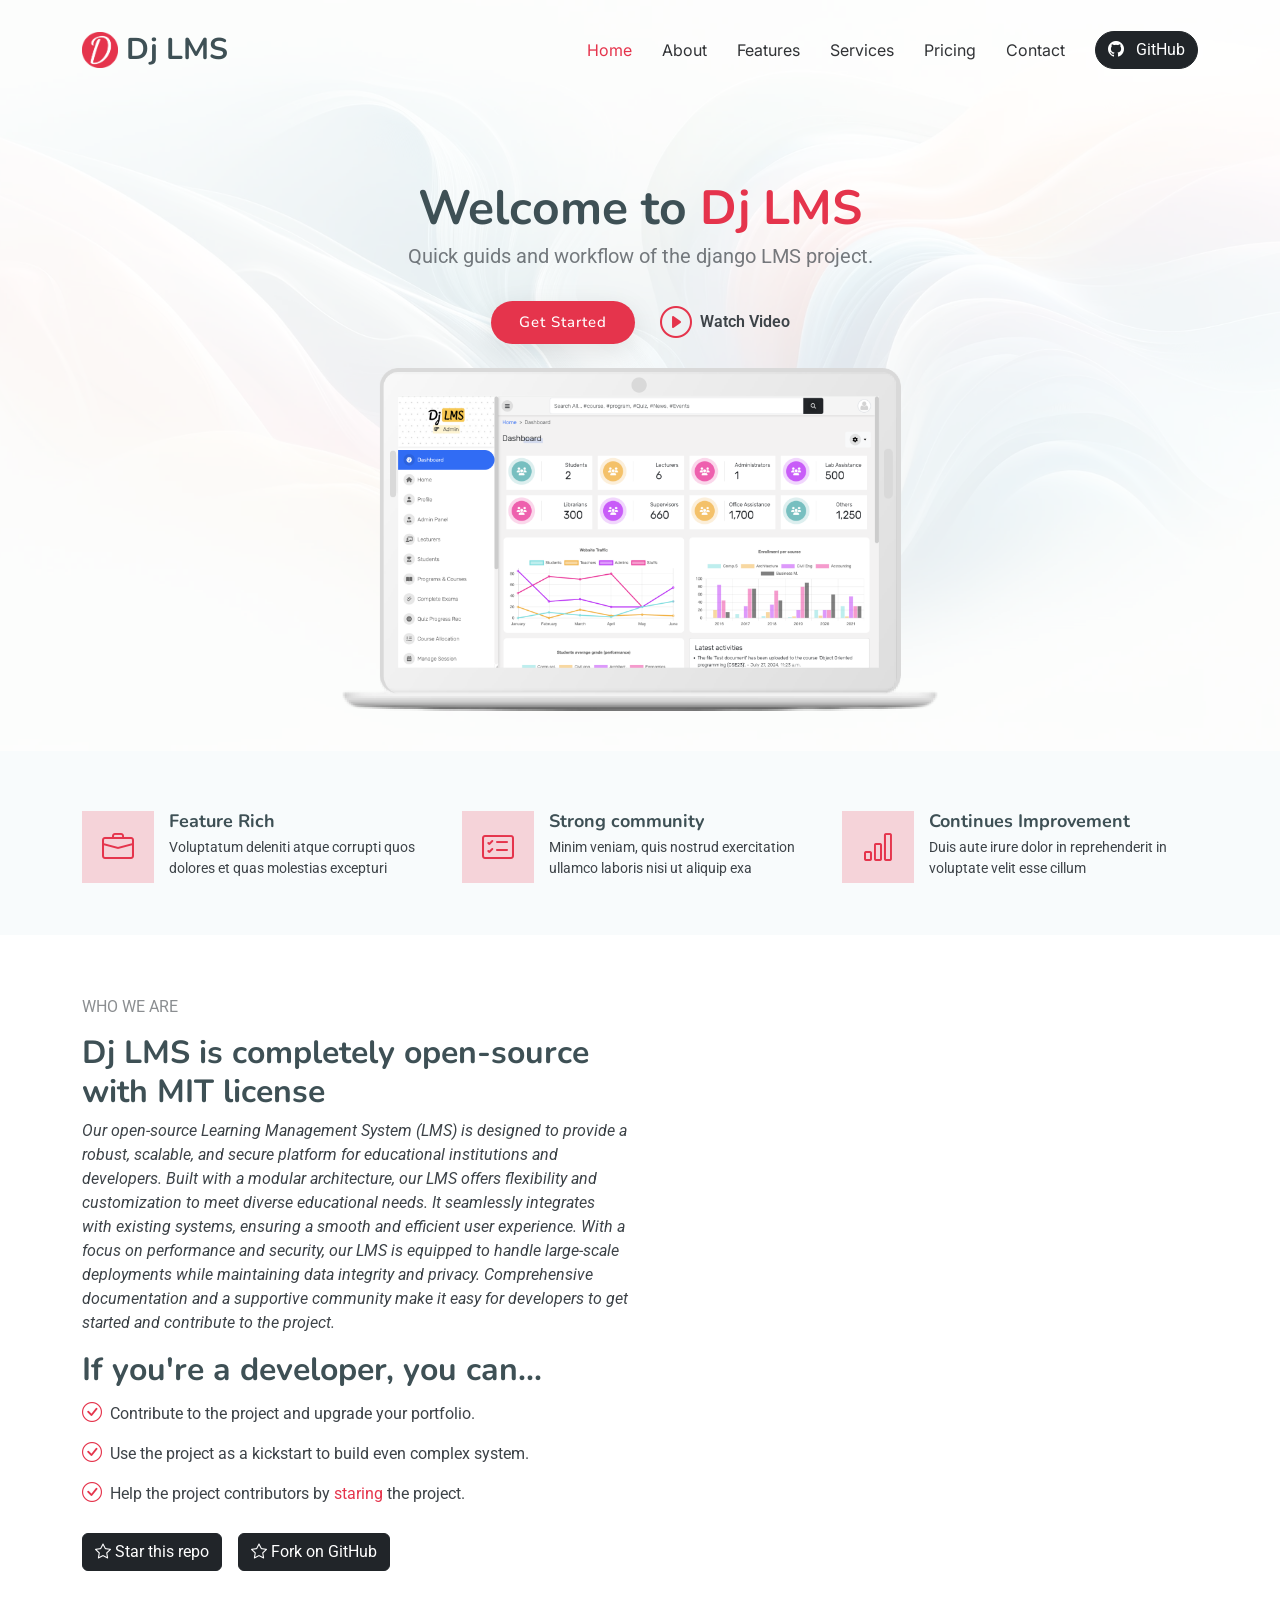
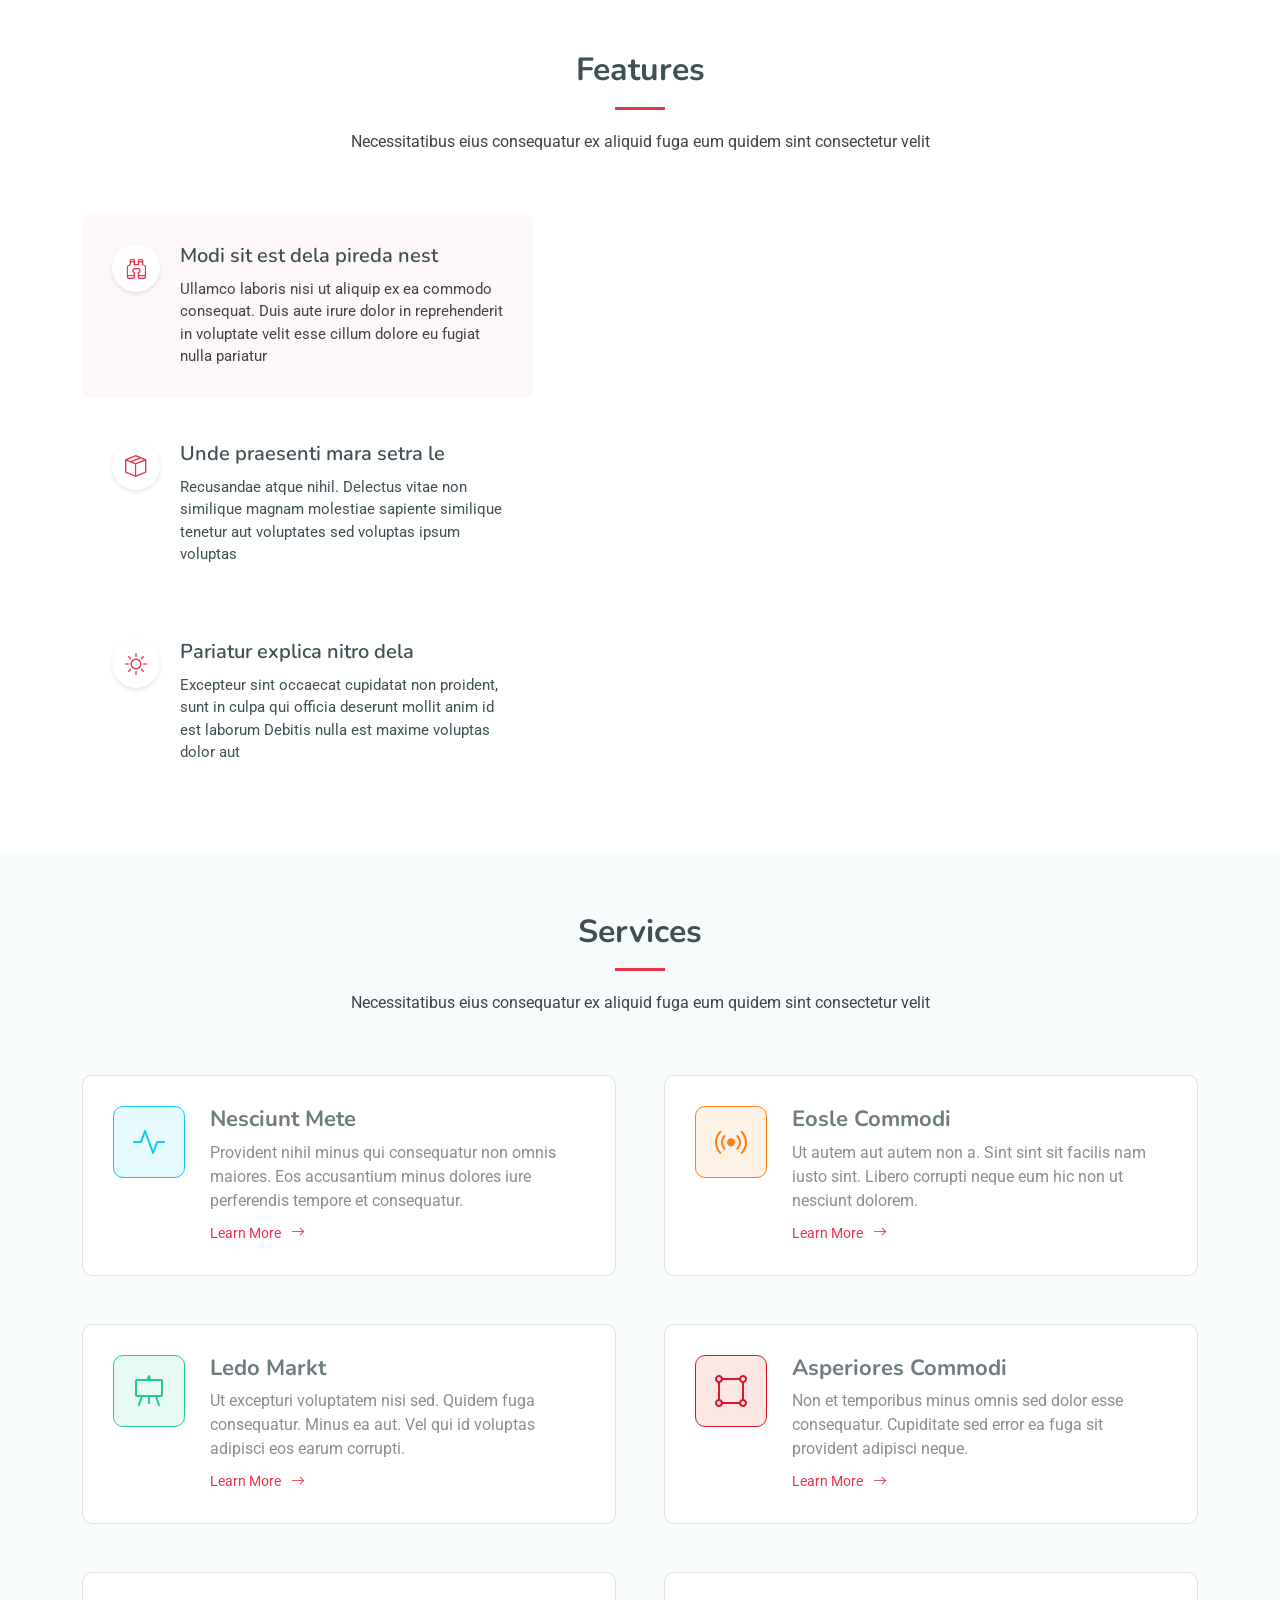
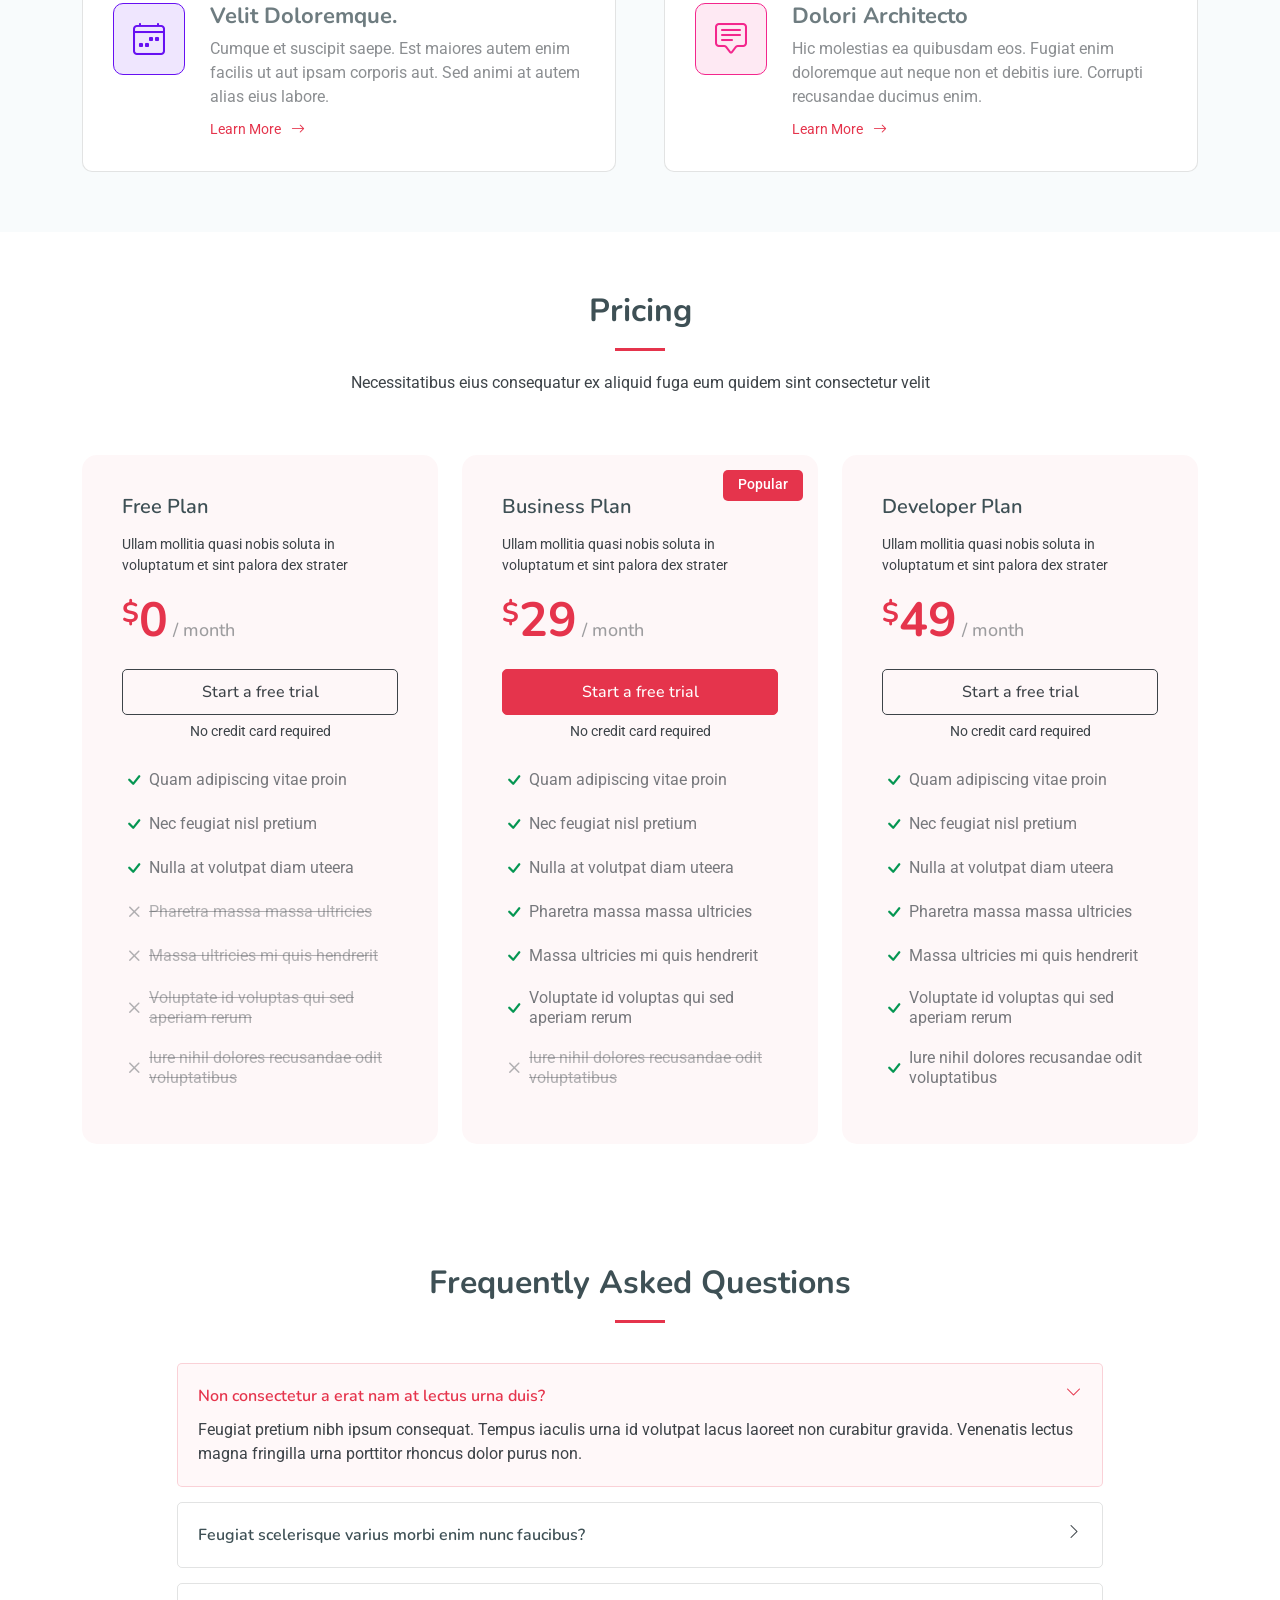
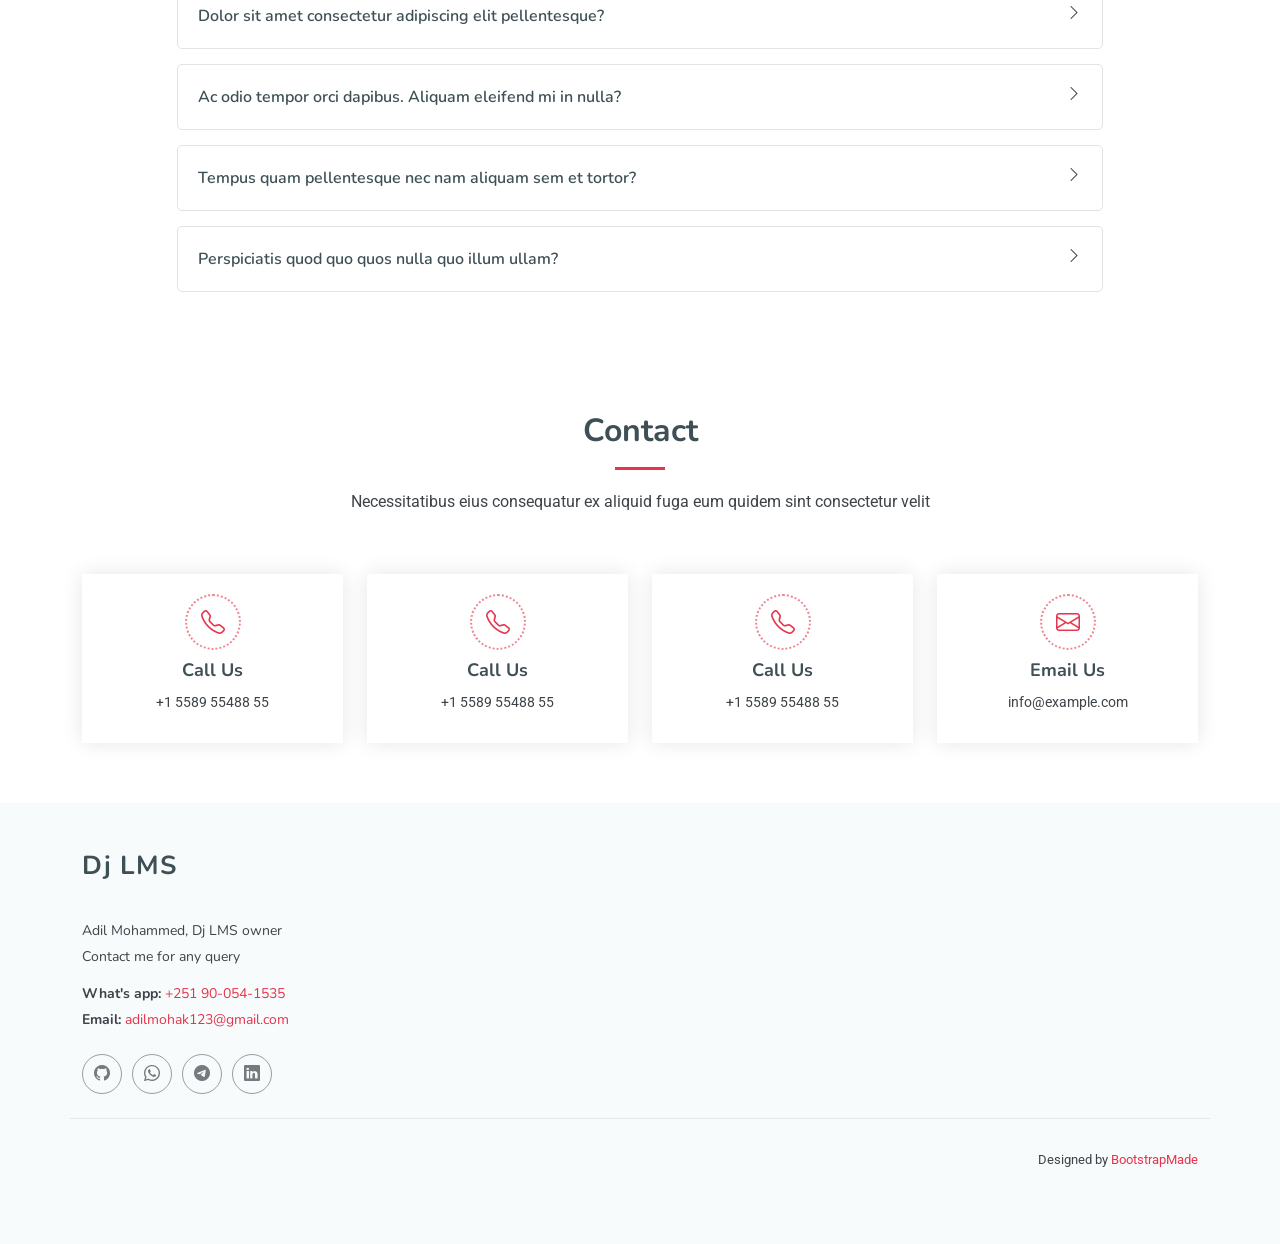
==== commit 32e694f9: "Change hero image" ====
--- a/index.html
+++ b/index.html
@@ -78,22 +78,28 @@
         </div>
         <div class="container text-center">
           <div
-            class="d-flex flex-column justify-content-center align-items-center"
+            class="d-flex flex-column justify-content-center align-items-center gap-4"
           >
-            <h1 data-aos="fade-up">Welcome to <span>Dj LMS</span></h1>
-            <p data-aos="fade-up" data-aos-delay="100">
-              Quick guids and workflow of the django LMS project.<br />
-            </p>
-            <div class="d-flex" data-aos="fade-up" data-aos-delay="200">
-              <a href="#about" class="btn-get-started">Get Started</a>
-              <a
-                href="https://www.youtube.com/watch?v=LXb3EKWsInQ"
-                class="glightbox btn-watch-video d-flex align-items-center"
-                ><i class="bi bi-play-circle"></i><span>Watch Video</span></a
+            <div>
+              <h1 data-aos="fade-up">Welcome to <span>Dj LMS</span></h1>
+              <p data-aos="fade-up" data-aos-delay="100">
+                Quick guids and workflow of the django LMS project.<br />
+              </p>
+              <div
+                class="d-flex justify-content-center"
+                data-aos="fade-up"
+                data-aos-delay="200"
               >
+                <a href="#about" class="btn-get-started">Get Started</a>
+                <a
+                  href="https://www.youtube.com/watch?v=LXb3EKWsInQ"
+                  class="glightbox btn-watch-video d-flex align-items-center"
+                  ><i class="bi bi-play-circle"></i><span>Watch Video</span></a
+                >
+              </div>
             </div>
             <img
-              src="assets/img/hero-services-img.webp"
+              src="assets/img/overview.png"
               class="img-fluid hero-img"
               alt=""
               data-aos="zoom-out"
@@ -782,8 +788,8 @@
         <!-- End Section Title -->
 
         <div class="container" data-aos="fade-up" data-aos-delay="100">
-          <div class="row gy-4">
-            <div class="col-lg-3 col-md-6">
+          <div class="row gy-2 gx-2 gx-sm-4 gy-sm-4">
+            <div class="col-6 col-lg-3">
               <div
                 class="info-item d-flex flex-column justify-content-center align-items-center"
                 data-aos="fade-up"
@@ -796,7 +802,7 @@
             </div>
             <!-- End Info Item -->
 
-            <div class="col-lg-3 col-md-6">
+            <div class="col-6 col-lg-3">
               <div
                 class="info-item d-flex flex-column justify-content-center align-items-center"
                 data-aos="fade-up"
@@ -809,7 +815,7 @@
             </div>
             <!-- End Info Item -->
 
-            <div class="col-lg-3 col-md-6">
+            <div class="col-6 col-lg-3">
               <div
                 class="info-item d-flex flex-column justify-content-center align-items-center"
                 data-aos="fade-up"
@@ -822,7 +828,7 @@
             </div>
             <!-- End Info Item -->
 
-            <div class="col-lg-3 col-md-6">
+            <div class="col-6 col-lg-3">
               <div
                 class="info-item d-flex flex-column justify-content-center align-items-center"
                 data-aos="fade-up"
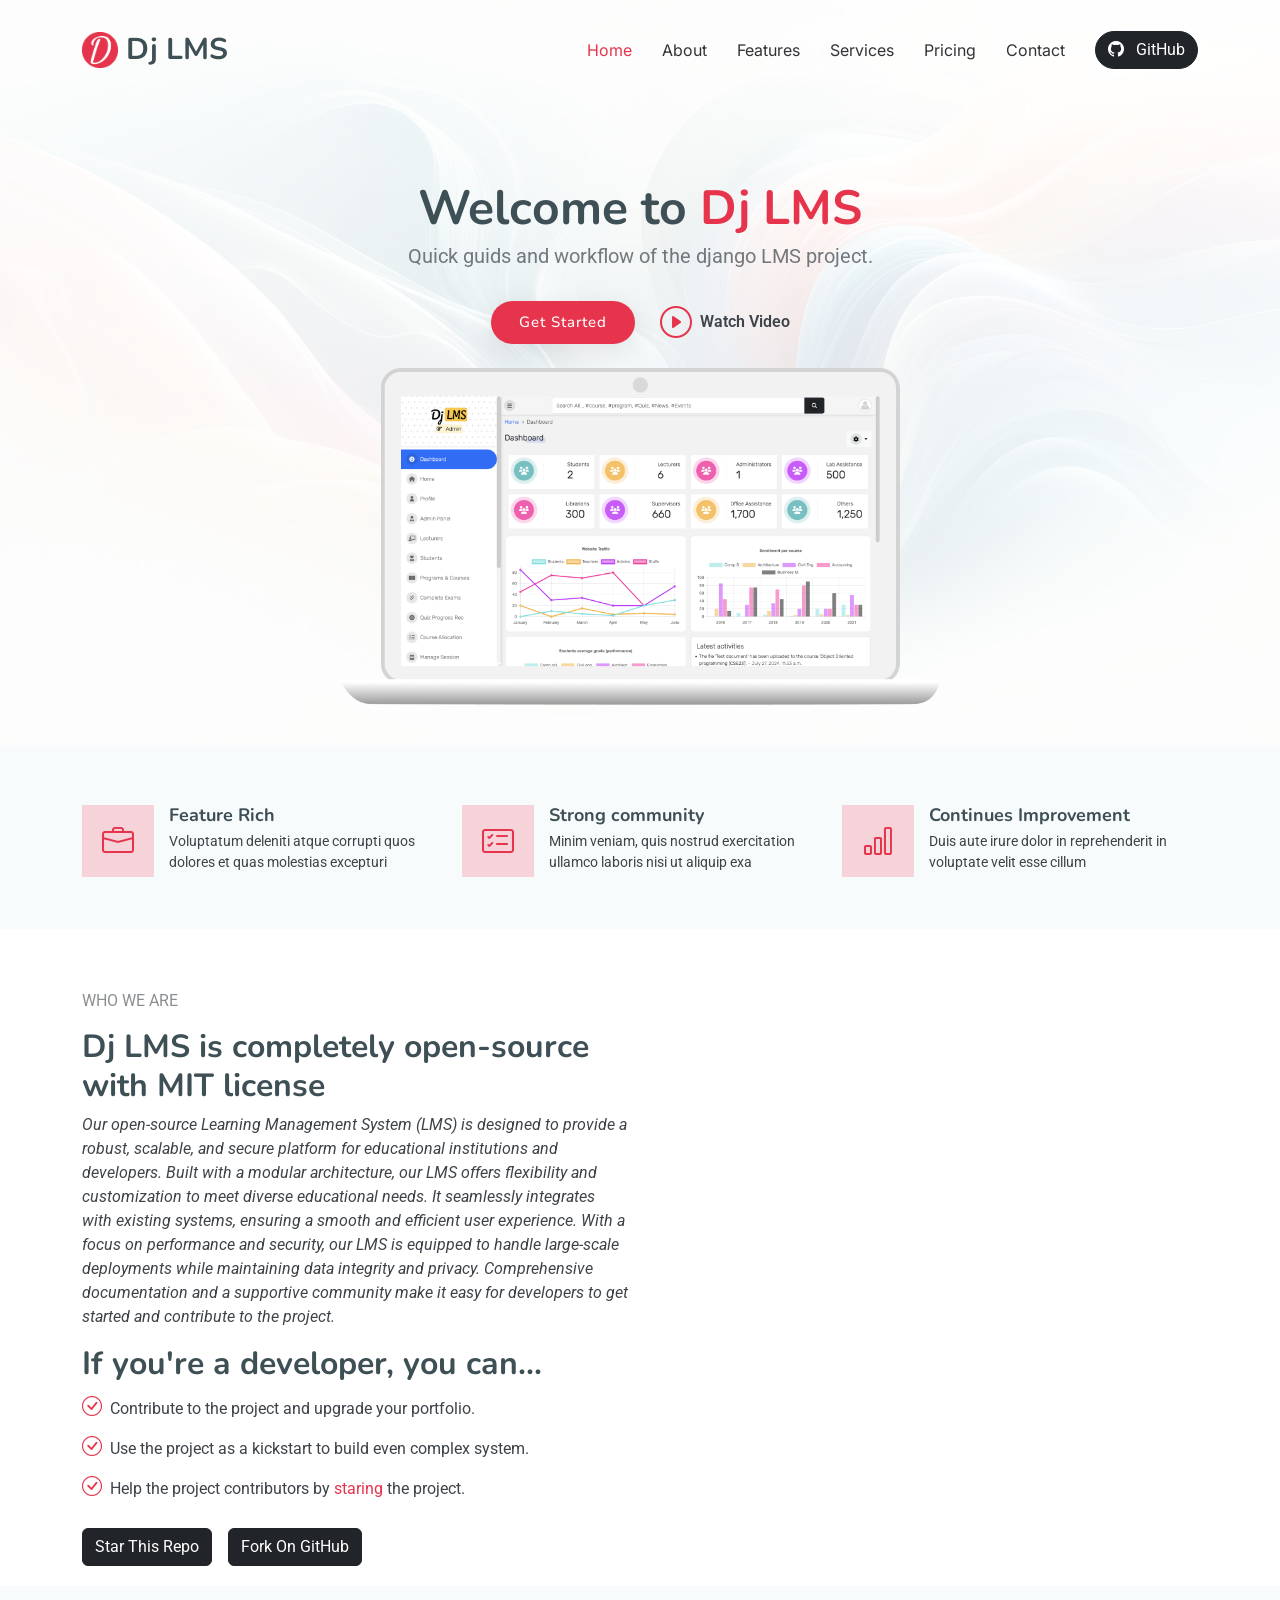
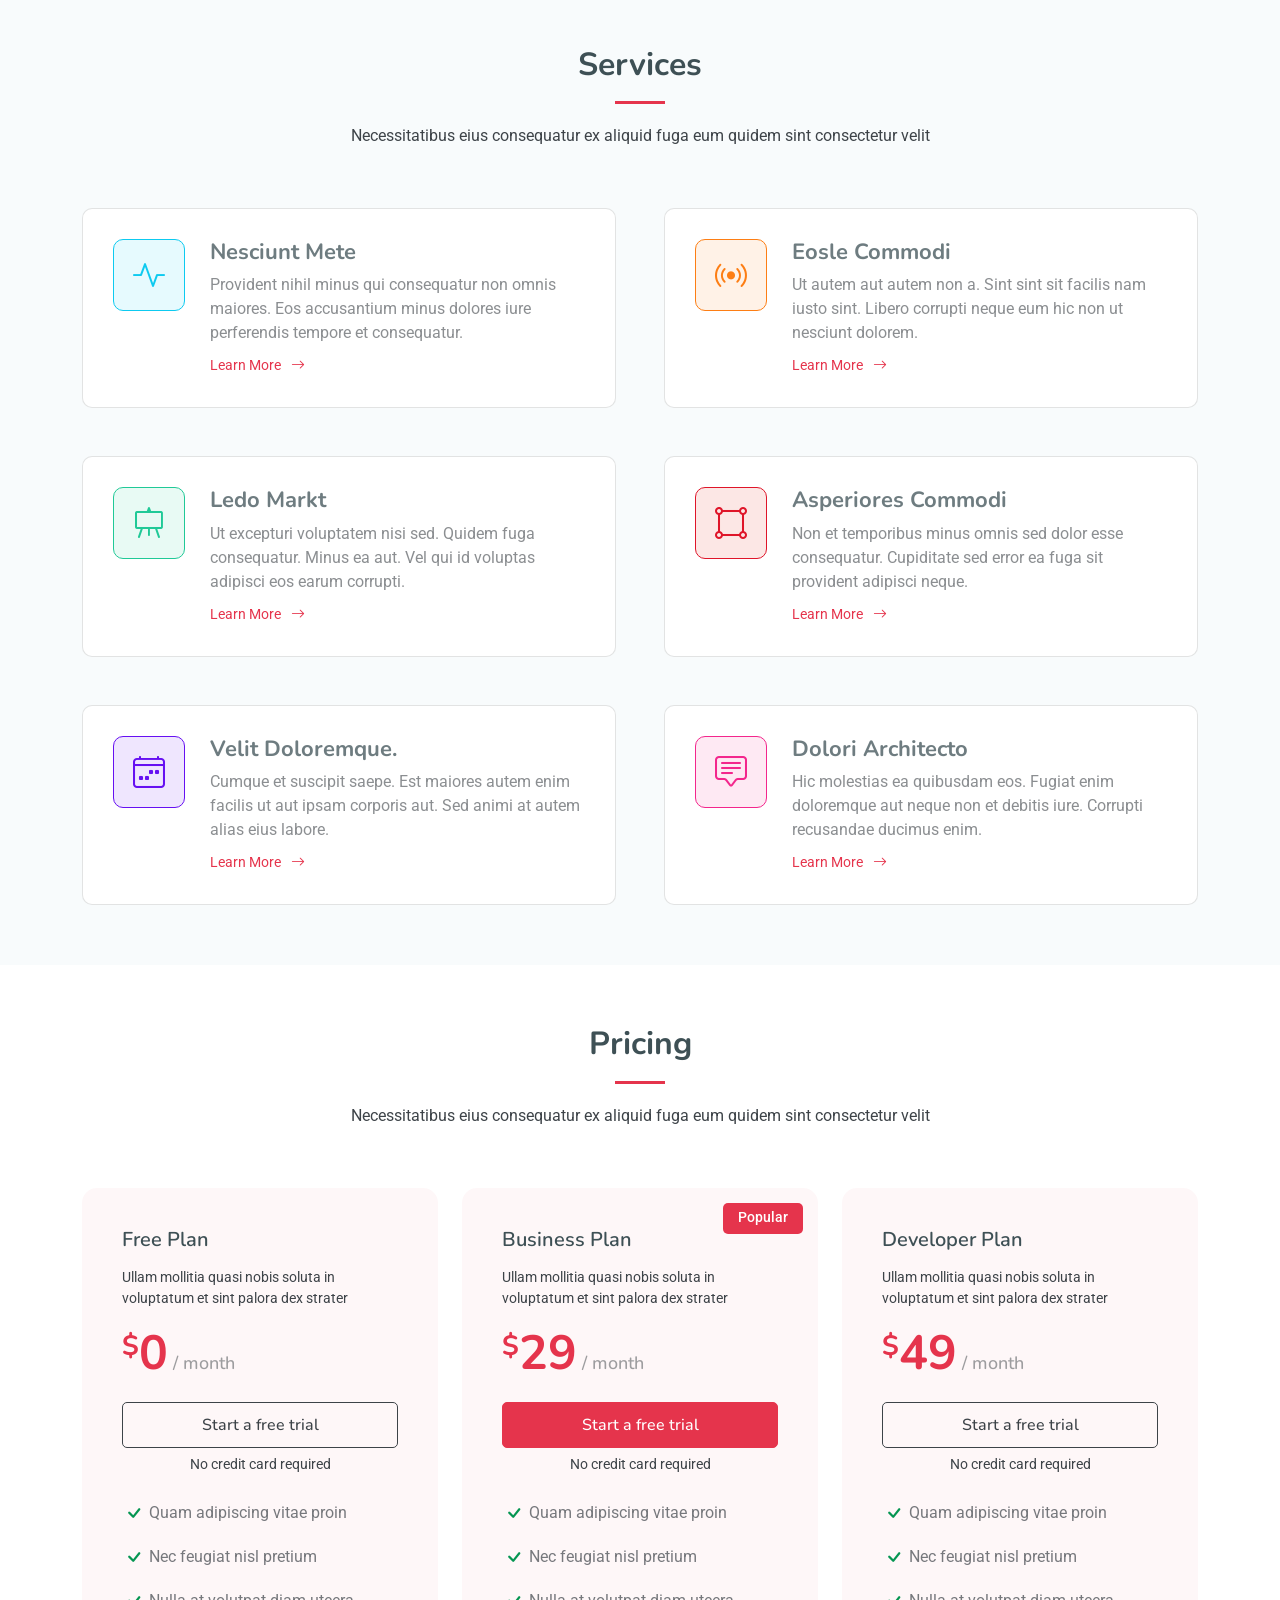
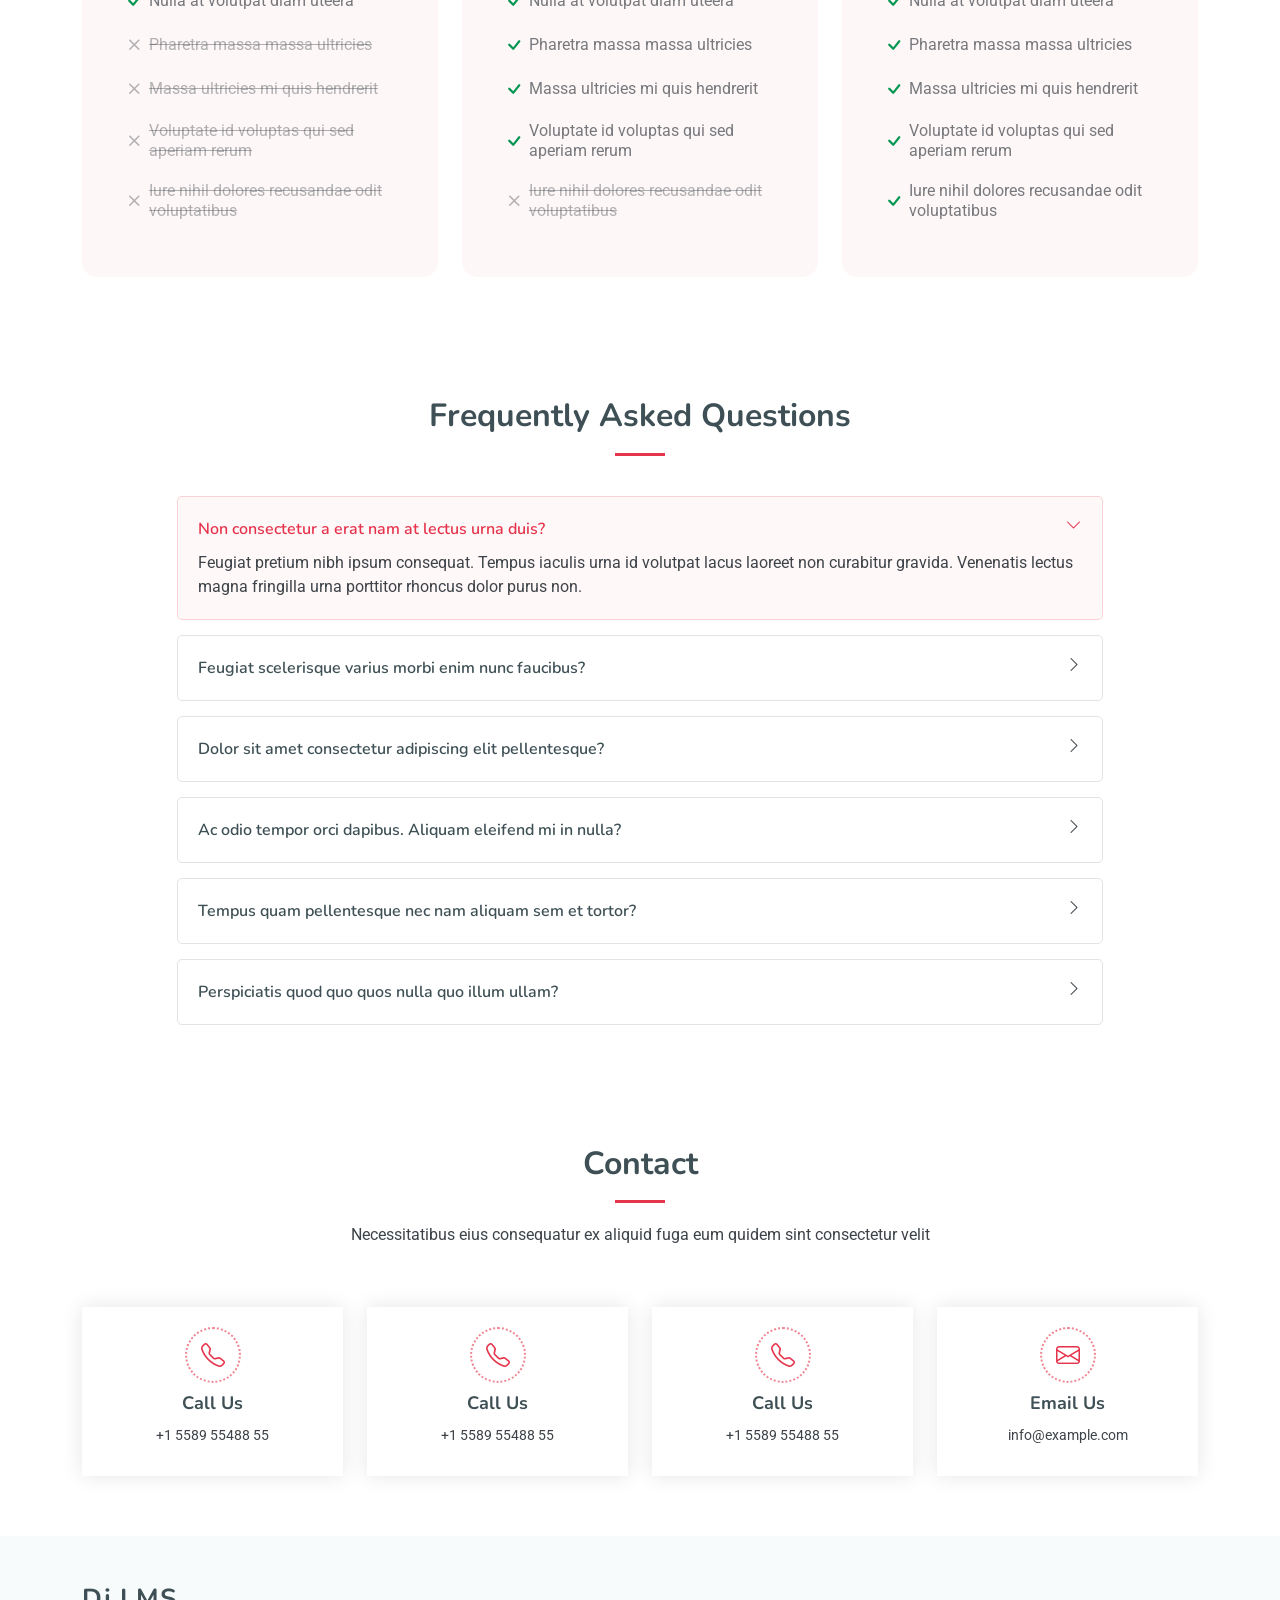
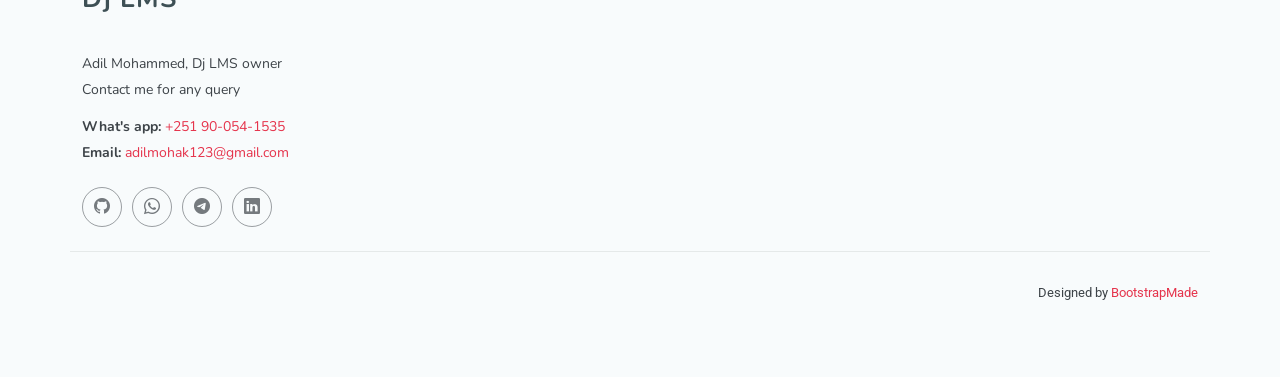
==== commit 0a722d82: "Update about content" ====
--- a/index.html
+++ b/index.html
@@ -240,11 +240,17 @@
                 </li>
               </ul>
               <div class="d-flex gap-3">
-                <a href="#" class="btn btn-outline btn-dark"
-                  ><span><i class="bi bi-star"></i> Star this repo</span></a
+                <a
+                  href="https://github.com/adilmohak/django-lms"
+                  target="_blank"
+                  class="btn btn-outline btn-dark"
+                  ><span>Star This Repo</span></a
                 >
-                <a href="#" class="btn btn-outline btn-dark"
-                  ><span><i class="bi bi-star"></i> Fork on GitHub</span></a
+                <a
+                  href="https://github.com/adilmohak/django-lms/fork"
+                  target="_blank"
+                  class="btn btn-outline btn-dark"
+                  ><span>Fork On GitHub</span></a
                 >
               </div>
             </div>
@@ -286,105 +292,6 @@
         </div>
       </section>
       <!-- /About Section -->
-
-      <!-- Features Section -->
-      <section id="features" class="features section">
-        <!-- Section Title -->
-        <div class="container section-title" data-aos="fade-up">
-          <h2>Features</h2>
-          <p>
-            Necessitatibus eius consequatur ex aliquid fuga eum quidem sint
-            consectetur velit
-          </p>
-        </div>
-        <!-- End Section Title -->
-
-        <div class="container">
-          <div class="row justify-content-between">
-            <div class="col-lg-5 d-flex align-items-center">
-              <ul class="nav nav-tabs" data-aos="fade-up" data-aos-delay="100">
-                <li class="nav-item">
-                  <a
-                    class="nav-link active show"
-                    data-bs-toggle="tab"
-                    data-bs-target="#features-tab-1"
-                  >
-                    <i class="bi bi-binoculars"></i>
-                    <div>
-                      <h4 class="d-none d-lg-block">
-                        Modi sit est dela pireda nest
-                      </h4>
-                      <p>
-                        Ullamco laboris nisi ut aliquip ex ea commodo consequat.
-                        Duis aute irure dolor in reprehenderit in voluptate
-                        velit esse cillum dolore eu fugiat nulla pariatur
-                      </p>
-                    </div>
-                  </a>
-                </li>
-                <li class="nav-item">
-                  <a
-                    class="nav-link"
-                    data-bs-toggle="tab"
-                    data-bs-target="#features-tab-2"
-                  >
-                    <i class="bi bi-box-seam"></i>
-                    <div>
-                      <h4 class="d-none d-lg-block">
-                        Unde praesenti mara setra le
-                      </h4>
-                      <p>
-                        Recusandae atque nihil. Delectus vitae non similique
-                        magnam molestiae sapiente similique tenetur aut
-                        voluptates sed voluptas ipsum voluptas
-                      </p>
-                    </div>
-                  </a>
-                </li>
-                <li class="nav-item">
-                  <a
-                    class="nav-link"
-                    data-bs-toggle="tab"
-                    data-bs-target="#features-tab-3"
-                  >
-                    <i class="bi bi-brightness-high"></i>
-                    <div>
-                      <h4 class="d-none d-lg-block">
-                        Pariatur explica nitro dela
-                      </h4>
-                      <p>
-                        Excepteur sint occaecat cupidatat non proident, sunt in
-                        culpa qui officia deserunt mollit anim id est laborum
-                        Debitis nulla est maxime voluptas dolor aut
-                      </p>
-                    </div>
-                  </a>
-                </li>
-              </ul>
-              <!-- End Tab Nav -->
-            </div>
-
-            <div class="col-lg-6">
-              <div class="tab-content" data-aos="fade-up" data-aos-delay="200">
-                <div class="tab-pane fade active show" id="features-tab-1">
-                  <img src="assets/img/tabs-1.jpg" alt="" class="img-fluid" />
-                </div>
-                <!-- End Tab Content Item -->
-
-                <div class="tab-pane fade" id="features-tab-2">
-                  <img src="assets/img/tabs-2.jpg" alt="" class="img-fluid" />
-                </div>
-                <!-- End Tab Content Item -->
-
-                <div class="tab-pane fade" id="features-tab-3">
-                  <img src="assets/img/tabs-3.jpg" alt="" class="img-fluid" />
-                </div>
-                <!-- End Tab Content Item -->
-              </div>
-            </div>
-          </div>
-        </div>
-      </section>
 
       <!-- Services Section -->
       <section id="services" class="services section light-background">
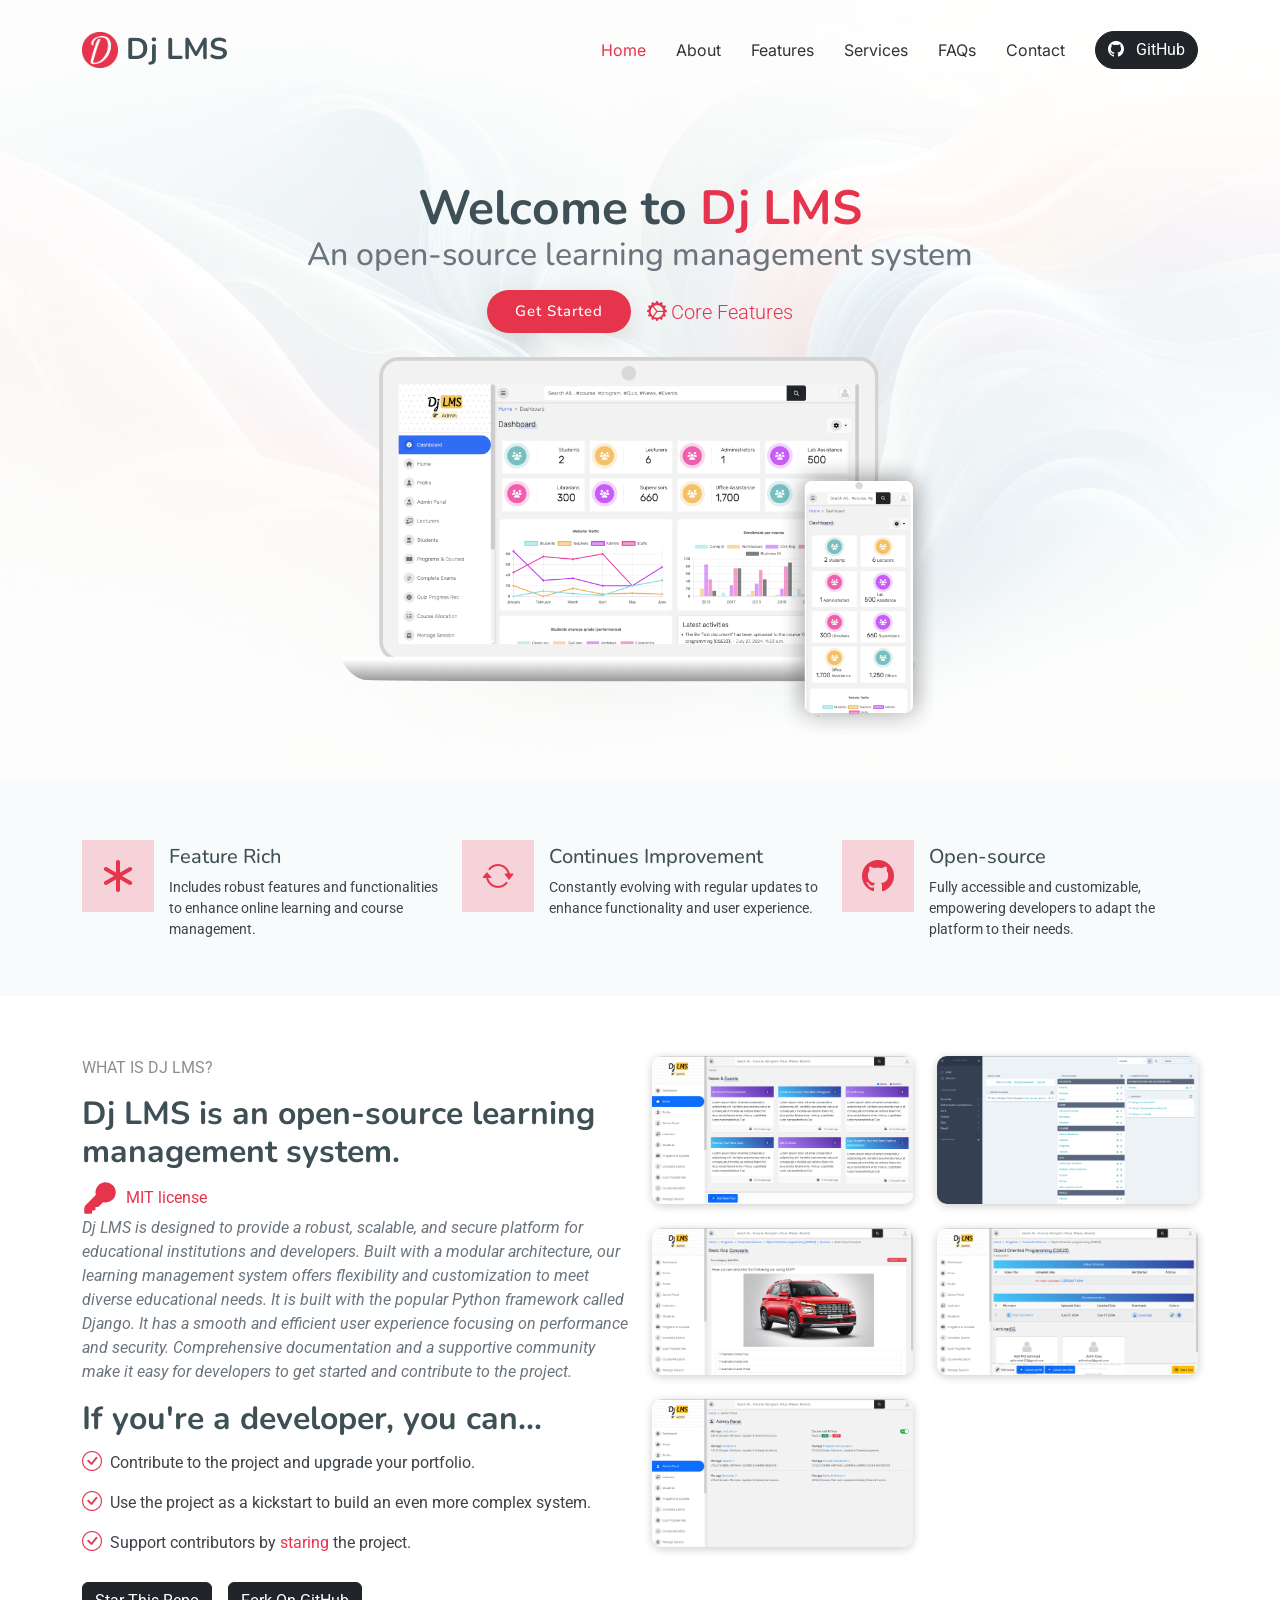
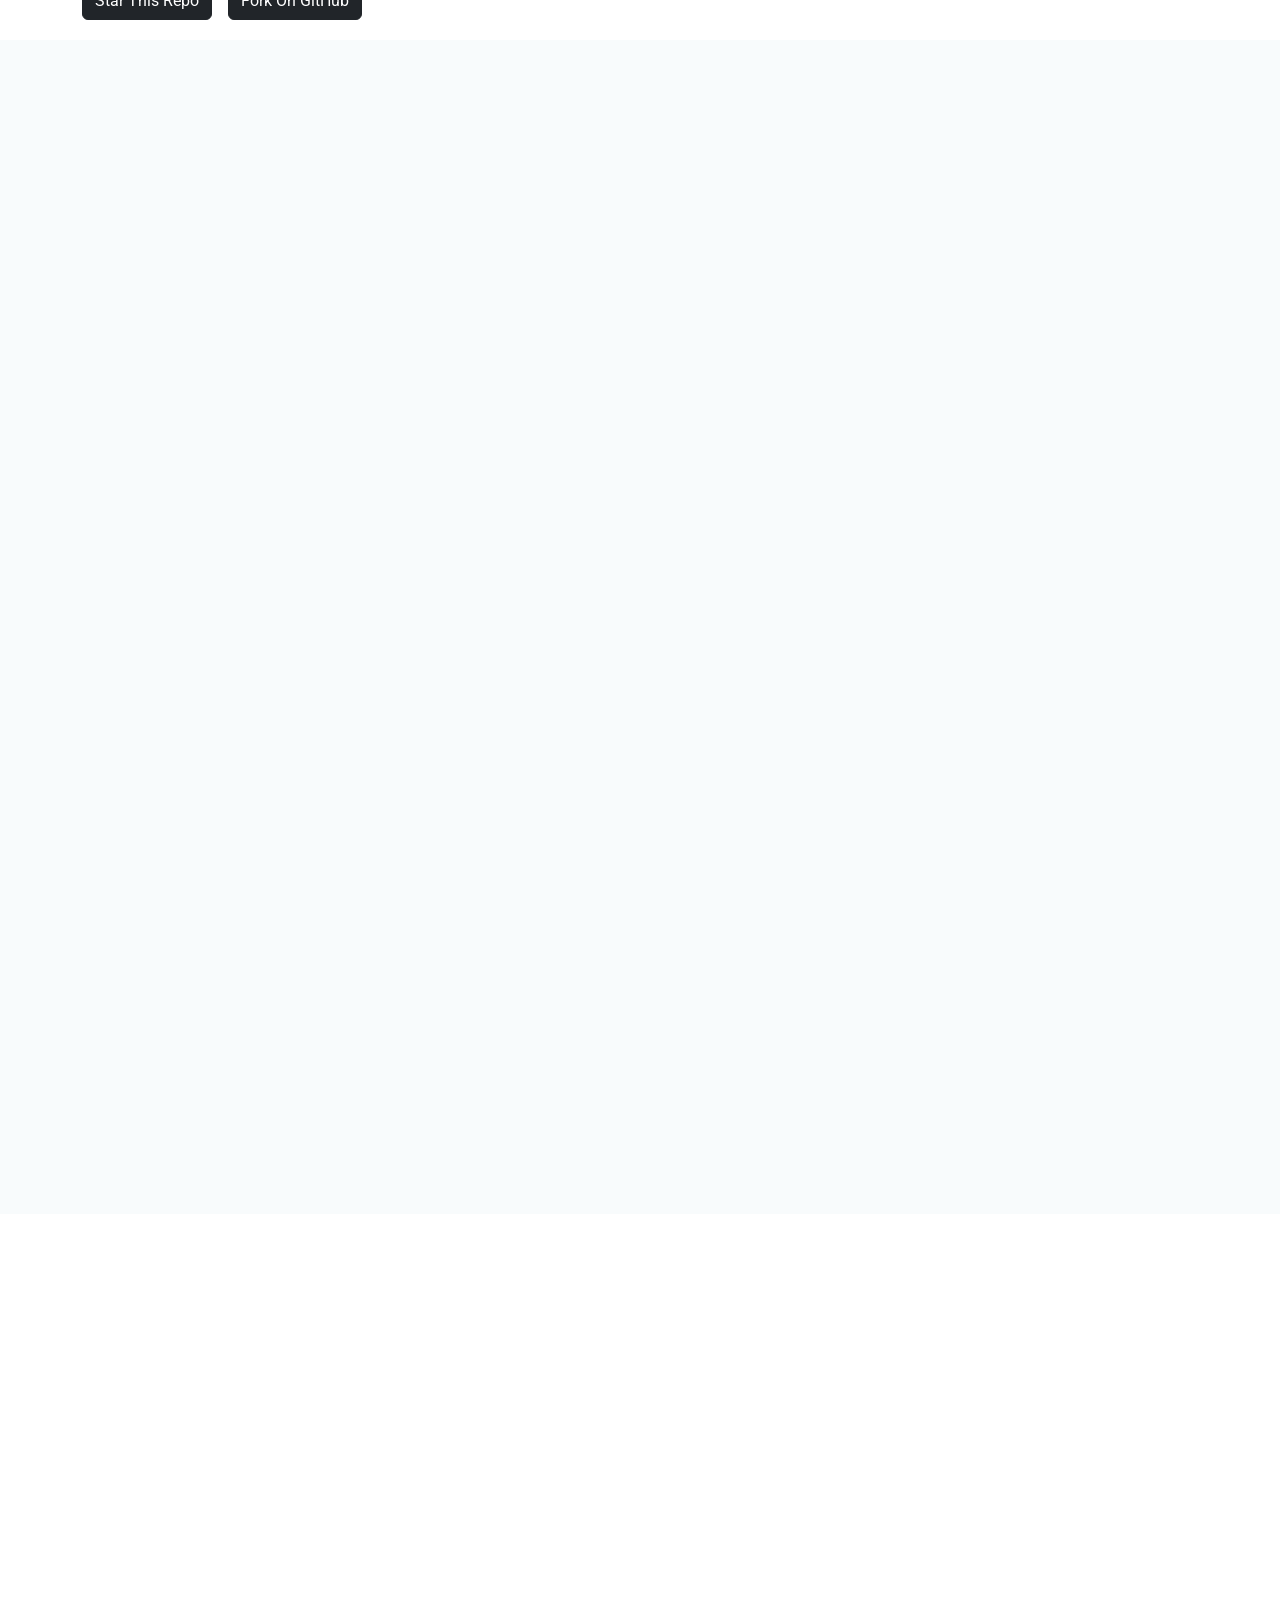
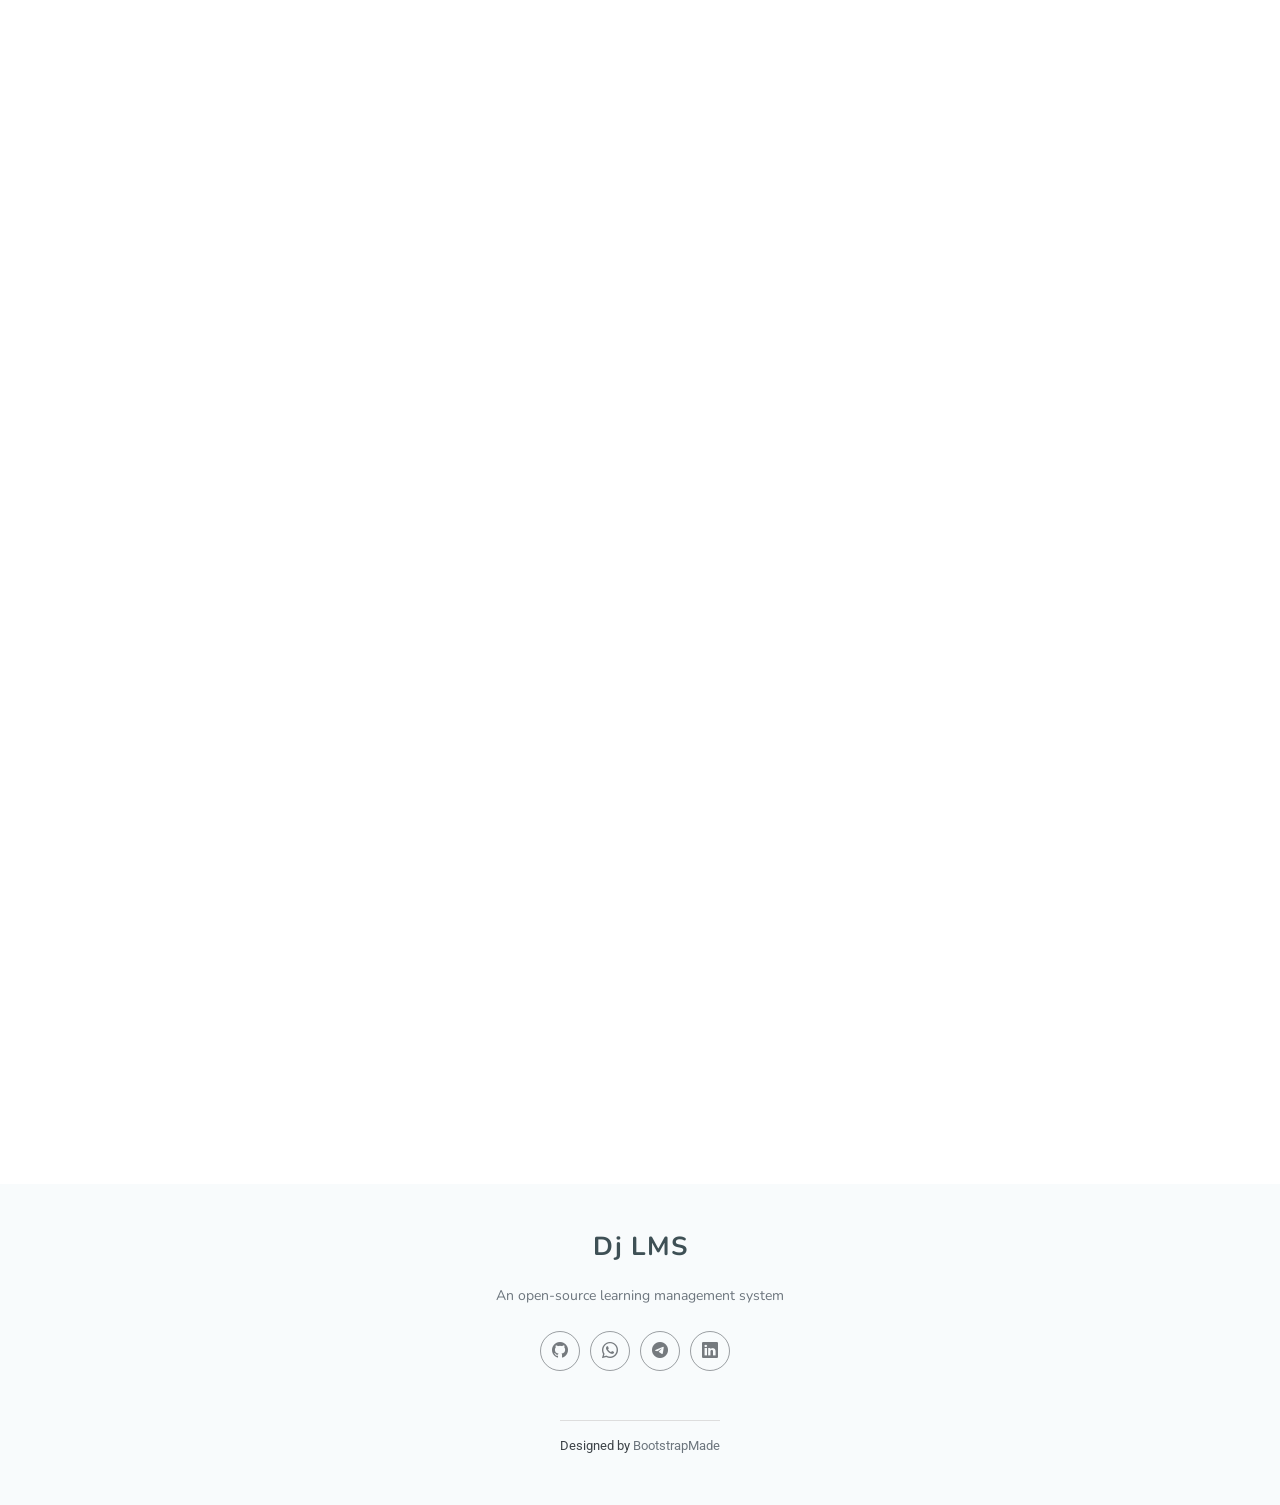
==== commit f7477fea: "Made a lot of changes" ====
--- a/index.html
+++ b/index.html
@@ -55,7 +55,7 @@
             <li><a href="index.html#about">About</a></li>
             <li><a href="index.html#features">Features</a></li>
             <li><a href="index.html#services">Services</a></li>
-            <li><a href="index.html#pricing">Pricing</a></li>
+            <li><a href="index.html#faq">FAQs</a></li>
             <li><a href="index.html#contact">Contact</a></li>
           </ul>
           <i class="mobile-nav-toggle d-xl-none bi bi-list"></i>
@@ -82,26 +82,36 @@
           >
             <div>
               <h1 data-aos="fade-up">Welcome to <span>Dj LMS</span></h1>
-              <p data-aos="fade-up" data-aos-delay="100">
-                Quick guids and workflow of the django LMS project.<br />
-              </p>
+              <h2
+                class="text-secondary mb-3"
+                data-aos="fade-up"
+                data-aos-delay="100"
+              >
+                An open-source learning management system<br />
+              </h2>
               <div
                 class="d-flex justify-content-center"
                 data-aos="fade-up"
                 data-aos-delay="200"
               >
                 <a href="#about" class="btn-get-started">Get Started</a>
-                <a
-                  href="https://www.youtube.com/watch?v=LXb3EKWsInQ"
+                <!-- <a
+                  href="https://www.youtube.com"
                   class="glightbox btn-watch-video d-flex align-items-center"
                   ><i class="bi bi-play-circle"></i><span>Watch Video</span></a
+                > -->
+                <a
+                  href="#features"
+                  class="d-flex gap-1 align-items-center lead ms-3"
+                  ><i class="bi bi-gear-wide-connected"></i
+                  ><span>Core Features</span></a
                 >
               </div>
             </div>
             <img
-              src="assets/img/overview.png"
+              src="assets/img/multiplatform.png"
               class="img-fluid hero-img"
-              alt=""
+              alt="Multiplatform"
               data-aos="zoom-out"
               data-aos-delay="300"
             />
@@ -124,15 +134,37 @@
             >
               <div class="service-item d-flex">
                 <div class="icon flex-shrink-0">
-                  <i class="bi bi-briefcase"></i>
+                  <i class="bi bi-asterisk"></i>
                 </div>
                 <div>
                   <h4 class="title">
-                    <a href="#" class="stretched-link">Feature Rich</a>
+                    <h5 class="stretched-link">Feature Rich</h5>
                   </h4>
                   <p class="description">
-                    Voluptatum deleniti atque corrupti quos dolores et quas
-                    molestias excepturi
+                    Includes robust features and functionalities to enhance
+                    online learning and course management.
+                  </p>
+                </div>
+              </div>
+            </div>
+            <!-- End Service Item -->
+
+            <div
+              class="col-xl-4 col-lg-6"
+              data-aos="fade-up"
+              data-aos-delay="300"
+            >
+              <div class="service-item d-flex">
+                <div class="icon flex-shrink-0">
+                  <i class="bi bi-arrow-repeat"></i>
+                </div>
+                <div>
+                  <h4 class="title">
+                    <h5 class="stretched-link">Continues Improvement</h5>
+                  </h4>
+                  <p class="description">
+                    Constantly evolving with regular updates to enhance
+                    functionality and user experience.
                   </p>
                 </div>
               </div>
@@ -146,37 +178,15 @@
             >
               <div class="service-item d-flex">
                 <div class="icon flex-shrink-0">
-                  <i class="bi bi-card-checklist"></i>
+                  <i class="bi bi-github"></i>
                 </div>
                 <div>
                   <h4 class="title">
-                    <a href="#" class="stretched-link">Strong community</a>
+                    <h5 class="stretched-link">Open-source</h5>
                   </h4>
                   <p class="description">
-                    Minim veniam, quis nostrud exercitation ullamco laboris nisi
-                    ut aliquip exa
-                  </p>
-                </div>
-              </div>
-            </div>
-            <!-- End Service Item -->
-
-            <div
-              class="col-xl-4 col-lg-6"
-              data-aos="fade-up"
-              data-aos-delay="300"
-            >
-              <div class="service-item d-flex">
-                <div class="icon flex-shrink-0">
-                  <i class="bi bi-bar-chart"></i>
-                </div>
-                <div>
-                  <h4 class="title">
-                    <a href="#" class="stretched-link">Continues Improvement</a>
-                  </h4>
-                  <p class="description">
-                    Duis aute irure dolor in reprehenderit in voluptate velit
-                    esse cillum
+                    Fully accessible and customizable, empowering developers to
+                    adapt the platform to their needs.
                   </p>
                 </div>
               </div>
@@ -196,20 +206,41 @@
               data-aos="fade-up"
               data-aos-delay="100"
             >
-              <p class="who-we-are">Who We Are</p>
-              <h3>Dj LMS is completely open-source with MIT license</h3>
-              <p class="fst-italic">
-                Our open-source Learning Management System (LMS) is designed to
-                provide a robust, scalable, and secure platform for educational
-                institutions and developers. Built with a modular architecture,
-                our LMS offers flexibility and customization to meet diverse
-                educational needs. It seamlessly integrates with existing
-                systems, ensuring a smooth and efficient user experience. With a
-                focus on performance and security, our LMS is equipped to handle
-                large-scale deployments while maintaining data integrity and
-                privacy. Comprehensive documentation and a supportive community
-                make it easy for developers to get started and contribute to the
-                project.
+              <p class="who-we-are">What is Dj LMS?</p>
+              <h3>Dj LMS is an open-source learning management system.</h3>
+              <a
+                href="https://github.com/adilmohak/django-lms/blob/main/LICENSE"
+                target="_blank"
+                class="d-flex align-items-center gap-2 bold"
+              >
+                <span style="width: 36px">
+                  <svg
+                    xmlns="http://www.w3.org/2000/svg"
+                    fill="#e5344c"
+                    viewBox="0 0 24 24"
+                    stroke-width="1.5"
+                    stroke="currentColor"
+                    class="size-6"
+                  >
+                    <path
+                      stroke-linecap="round"
+                      stroke-linejoin="round"
+                      d="M15.75 5.25a3 3 0 0 1 3 3m3 0a6 6 0 0 1-7.029 5.912c-.563-.097-1.159.026-1.563.43L10.5 17.25H8.25v2.25H6v2.25H2.25v-2.818c0-.597.237-1.17.659-1.591l6.499-6.499c.404-.404.527-1 .43-1.563A6 6 0 1 1 21.75 8.25Z"
+                    />
+                  </svg>
+                </span>
+                MIT license
+              </a>
+              <p class="fst-italic text-secondary">
+                Dj LMS is designed to provide a robust, scalable, and secure
+                platform for educational institutions and developers. Built with
+                a modular architecture, our learning management system offers
+                flexibility and customization to meet diverse educational needs.
+                It is built with the popular Python framework called Django. It
+                has a smooth and efficient user experience focusing on
+                performance and security. Comprehensive documentation and a
+                supportive community make it easy for developers to get started
+                and contribute to the project.
               </p>
               <h3>If you're a developer, you can...</h3>
               <ul>
@@ -222,14 +253,14 @@
                 <li>
                   <i class="bi bi-check-circle"></i>
                   <span
-                    >Use the project as a kickstart to build even complex
-                    system.</span
+                    >Use the project as a kickstart to build an even more
+                    complex system.</span
                   >
                 </li>
                 <li>
                   <i class="bi bi-check-circle"></i>
                   <span
-                    >Help the project contributors by
+                    >Support contributors by
                     <a
                       href="https://github.com/adilmohak/django-lms"
                       target="_blank"
@@ -263,28 +294,38 @@
               <div class="row gy-4">
                 <div class="col-lg-6">
                   <img
-                    src="assets/img/about-company-1.jpg"
-                    class="img-fluid"
-                    alt=""
+                    src="assets/img/demo3.png"
+                    class="img-fluid img-demo"
+                    alt="Project Demo 1"
                   />
                 </div>
                 <div class="col-lg-6">
-                  <div class="row gy-4">
-                    <div class="col-lg-12">
-                      <img
-                        src="assets/img/about-company-2.jpg"
-                        class="img-fluid"
-                        alt=""
-                      />
-                    </div>
-                    <div class="col-lg-12">
-                      <img
-                        src="assets/img/about-company-3.jpg"
-                        class="img-fluid"
-                        alt=""
-                      />
-                    </div>
-                  </div>
+                  <img
+                    src="assets/img/demo5.png"
+                    class="img-fluid img-demo"
+                    alt="Project Demo 2"
+                  />
+                </div>
+                <div class="col-lg-6">
+                  <img
+                    src="assets/img/demo4.png"
+                    class="img-fluid img-demo"
+                    alt="Project Demo 3"
+                  />
+                </div>
+                <div class="col-lg-6">
+                  <img
+                    src="assets/img/demo1.png"
+                    class="img-fluid img-demo"
+                    alt="Project Demo 4"
+                  />
+                </div>
+                <div class="col-lg-6">
+                  <img
+                    src="assets/img/demo2.png"
+                    class="img-fluid img-demo"
+                    alt="Project Demo 5"
+                  />
                 </div>
               </div>
             </div>
@@ -293,138 +334,155 @@
       </section>
       <!-- /About Section -->
 
-      <!-- Services Section -->
-      <section id="services" class="services section light-background">
+      <!-- features Section -->
+      <section id="features" class="services section light-background">
+        <!-- Section Title -->
+        <div class="container section-title" data-aos="fade-up">
+          <h2>Current Core Features</h2>
+          <p>These are the main functionalities of the system.</p>
+        </div>
+        <!-- End Section Title -->
+
+        <div class="container">
+          <div class="row g-5">
+            <div class="col-lg-6" data-aos="fade-up" data-aos-delay="600">
+              <div class="service-item item-pink position-relative">
+                <!-- <i class="bi bi-chat-square-text icon"></i> -->
+                <i class="bi bi-speedometer2 icon"></i>
+                <div>
+                  <h3>Dashboard Page</h3>
+                  <p>
+                    A centralized hub that provides an overview of key metrics,
+                    recent activities, and quick access to essential tools,
+                    helping admins stay informed and efficient.
+                  </p>
+                </div>
+              </div>
+            </div>
+            <!-- End Service Item -->
+
+            <div class="col-lg-6" data-aos="fade-up" data-aos-delay="100">
+              <div class="service-item item-cyan position-relative">
+                <!-- <i class="bi bi-activity icon"></i> -->
+                <i class="bi bi-person-gear icon"></i>
+                <div>
+                  <h3>Staff Management</h3>
+                  <p>
+                    Efficiently manage staff roles(super admin and lecturers),
+                    schedules(sessions and semesters), and responsibilities.
+                  </p>
+                </div>
+              </div>
+            </div>
+            <!-- End Service Item -->
+
+            <div class="col-lg-6" data-aos="fade-up" data-aos-delay="200">
+              <div class="service-item item-orange position-relative">
+                <!-- <i class="bi bi-broadcast icon"></i> -->
+                <i class="bi bi-mortarboard icon"></i>
+                <div>
+                  <h3>Student Management</h3>
+                  <p>
+                    Streamline student data management, from enrollment to
+                    academic progress, ensuring accurate records and easy access
+                    for administrators.
+                  </p>
+                </div>
+              </div>
+            </div>
+            <!-- End Service Item -->
+
+            <div class="col-lg-6" data-aos="fade-up" data-aos-delay="300">
+              <div class="service-item item-teal position-relative">
+                <!-- <i class="bi bi-easel icon"></i> -->
+                <i class="bi bi-record-circle icon"></i>
+                <div>
+                  <h3>Online Quizzes</h3>
+                  <p>
+                    Create, distribute, and grade quizzes online, allowing for
+                    flexible assessment methods that support multiple and essay
+                    questions.
+                  </p>
+                </div>
+              </div>
+            </div>
+            <!-- End Service Item -->
+
+            <div class="col-lg-6" data-aos="fade-up" data-aos-delay="400">
+              <div class="service-item item-red position-relative">
+                <!-- <i class="bi bi-bounding-box-circles icon"></i> -->
+                <i class="bi bi-journal-album icon"></i>
+                <div>
+                  <h3>Program Management</h3>
+                  <p>
+                    Manage educational programs with tools that simplify
+                    scheduling, tracking, and reporting, ensuring effective
+                    program delivery.
+                  </p>
+                </div>
+              </div>
+            </div>
+            <!-- End Service Item -->
+
+            <div class="col-lg-6" data-aos="fade-up" data-aos-delay="500">
+              <div class="service-item item-indigo position-relative">
+                <!-- <i class="bi bi-calendar4-week icon"></i> -->
+                <i class="bi bi-book icon"></i>
+                <div>
+                  <h3>Course Management</h3>
+                  <p>
+                    Manage course content, materials, and schedules with ease,
+                    providing a seamless experience for both instructors and
+                    students.
+                  </p>
+                </div>
+              </div>
+            </div>
+            <!-- End Service Item -->
+
+            <div class="col-lg-6" data-aos="fade-up" data-aos-delay="600">
+              <div class="service-item item-pink position-relative">
+                <!-- <i class="bi bi-chat-square-text icon"></i> -->
+                <i class="bi bi-check2-all icon"></i>
+                <div>
+                  <h3>Grade and Assessment Result Management</h3>
+                  <p>
+                    Automate the collection, analysis, and reporting of
+                    assessment results, giving educators timely insights into
+                    student performance, and allowing students to view their
+                    results in real-time.
+                  </p>
+                </div>
+              </div>
+            </div>
+            <!-- End Service Item -->
+
+            <div class="col-lg-6" data-aos="fade-up" data-aos-delay="600">
+              <div class="service-item item-pink position-relative">
+                <!-- <i class="bi bi-chat-square-text icon"></i> -->
+                <i class="bi bi-journal-plus icon"></i>
+                <div>
+                  <h3>Course Add and Drop</h3>
+                  <p>
+                    Easily manage course enrollments with user-friendly tools
+                    that allow students to add or drop courses according to
+                    their academic plans.
+                  </p>
+                </div>
+              </div>
+            </div>
+            <!-- End Service Item -->
+          </div>
+        </div>
+      </section>
+      <!-- /Services Section -->
+
+      <!-- Pricing Section -->
+      <section id="services" class="pricing section">
         <!-- Section Title -->
         <div class="container section-title" data-aos="fade-up">
           <h2>Services</h2>
-          <p>
-            Necessitatibus eius consequatur ex aliquid fuga eum quidem sint
-            consectetur velit
-          </p>
-        </div>
-        <!-- End Section Title -->
-
-        <div class="container">
-          <div class="row g-5">
-            <div class="col-lg-6" data-aos="fade-up" data-aos-delay="100">
-              <div class="service-item item-cyan position-relative">
-                <i class="bi bi-activity icon"></i>
-                <div>
-                  <h3>Nesciunt Mete</h3>
-                  <p>
-                    Provident nihil minus qui consequatur non omnis maiores. Eos
-                    accusantium minus dolores iure perferendis tempore et
-                    consequatur.
-                  </p>
-                  <a href="#" class="read-more stretched-link"
-                    >Learn More <i class="bi bi-arrow-right"></i
-                  ></a>
-                </div>
-              </div>
-            </div>
-            <!-- End Service Item -->
-
-            <div class="col-lg-6" data-aos="fade-up" data-aos-delay="200">
-              <div class="service-item item-orange position-relative">
-                <i class="bi bi-broadcast icon"></i>
-                <div>
-                  <h3>Eosle Commodi</h3>
-                  <p>
-                    Ut autem aut autem non a. Sint sint sit facilis nam iusto
-                    sint. Libero corrupti neque eum hic non ut nesciunt dolorem.
-                  </p>
-                  <a href="#" class="read-more stretched-link"
-                    >Learn More <i class="bi bi-arrow-right"></i
-                  ></a>
-                </div>
-              </div>
-            </div>
-            <!-- End Service Item -->
-
-            <div class="col-lg-6" data-aos="fade-up" data-aos-delay="300">
-              <div class="service-item item-teal position-relative">
-                <i class="bi bi-easel icon"></i>
-                <div>
-                  <h3>Ledo Markt</h3>
-                  <p>
-                    Ut excepturi voluptatem nisi sed. Quidem fuga consequatur.
-                    Minus ea aut. Vel qui id voluptas adipisci eos earum
-                    corrupti.
-                  </p>
-                  <a href="#" class="read-more stretched-link"
-                    >Learn More <i class="bi bi-arrow-right"></i
-                  ></a>
-                </div>
-              </div>
-            </div>
-            <!-- End Service Item -->
-
-            <div class="col-lg-6" data-aos="fade-up" data-aos-delay="400">
-              <div class="service-item item-red position-relative">
-                <i class="bi bi-bounding-box-circles icon"></i>
-                <div>
-                  <h3>Asperiores Commodi</h3>
-                  <p>
-                    Non et temporibus minus omnis sed dolor esse consequatur.
-                    Cupiditate sed error ea fuga sit provident adipisci neque.
-                  </p>
-                  <a href="#" class="read-more stretched-link"
-                    >Learn More <i class="bi bi-arrow-right"></i
-                  ></a>
-                </div>
-              </div>
-            </div>
-            <!-- End Service Item -->
-
-            <div class="col-lg-6" data-aos="fade-up" data-aos-delay="500">
-              <div class="service-item item-indigo position-relative">
-                <i class="bi bi-calendar4-week icon"></i>
-                <div>
-                  <h3>Velit Doloremque.</h3>
-                  <p>
-                    Cumque et suscipit saepe. Est maiores autem enim facilis ut
-                    aut ipsam corporis aut. Sed animi at autem alias eius
-                    labore.
-                  </p>
-                  <a href="#" class="read-more stretched-link"
-                    >Learn More <i class="bi bi-arrow-right"></i
-                  ></a>
-                </div>
-              </div>
-            </div>
-            <!-- End Service Item -->
-
-            <div class="col-lg-6" data-aos="fade-up" data-aos-delay="600">
-              <div class="service-item item-pink position-relative">
-                <i class="bi bi-chat-square-text icon"></i>
-                <div>
-                  <h3>Dolori Architecto</h3>
-                  <p>
-                    Hic molestias ea quibusdam eos. Fugiat enim doloremque aut
-                    neque non et debitis iure. Corrupti recusandae ducimus enim.
-                  </p>
-                  <a href="#" class="read-more stretched-link"
-                    >Learn More <i class="bi bi-arrow-right"></i
-                  ></a>
-                </div>
-              </div>
-            </div>
-            <!-- End Service Item -->
-          </div>
-        </div>
-      </section>
-      <!-- /Services Section -->
-
-      <!-- Pricing Section -->
-      <section id="pricing" class="pricing section">
-        <!-- Section Title -->
-        <div class="container section-title" data-aos="fade-up">
-          <h2>Pricing</h2>
-          <p>
-            Necessitatibus eius consequatur ex aliquid fuga eum quidem sint
-            consectetur velit
-          </p>
+          <p>Need help with the project?</p>
         </div>
         <!-- End Section Title -->
 
@@ -432,42 +490,75 @@
           <div class="row gy-4">
             <div class="col-lg-4" data-aos="zoom-in" data-aos-delay="100">
               <div class="pricing-item">
-                <h3>Free Plan</h3>
+                <h3>Basic plan</h3>
                 <p class="description">
-                  Ullam mollitia quasi nobis soluta in voluptatum et sint palora
-                  dex strater
+                  Use this plan if you just need quick up and running
                 </p>
-                <h4><sup>$</sup>0<span> / month</span></h4>
-                <a href="#" class="cta-btn">Start a free trial</a>
-                <p class="text-center small">No credit card required</p>
+                <h4><sup>$</sup>49.99<span> / completion</span></h4>
+                <a href="#contact" class="cta-btn">Get Started</a>
+                <p class="text-center small text-secondary">
+                  Start by clicking the button above
+                </p>
                 <ul>
                   <li>
                     <i class="bi bi-check"></i>
-                    <span>Quam adipiscing vitae proin</span>
-                  </li>
-                  <li>
-                    <i class="bi bi-check"></i>
-                    <span>Nec feugiat nisl pretium</span>
-                  </li>
-                  <li>
-                    <i class="bi bi-check"></i>
-                    <span>Nulla at volutpat diam uteera</span>
+                    <div>
+                      <span>Local Setup and Running</span>
+                      <p>
+                        Setup and configuration to get the project up and
+                        running smoothly on your local machine.
+                      </p>
+                    </div>
+                  </li>
+                  <li>
+                    <i class="bi bi-check"></i>
+                    <div>
+                      <span>Step-by-Step Guide</span>
+                      <p>
+                        A detailed guide to help you understand the features and
+                        manage the project independently.
+                      </p>
+                    </div>
                   </li>
                   <li class="na">
                     <i class="bi bi-x"></i>
-                    <span>Pharetra massa massa ultricies</span>
+                    <div>
+                      <span>Project Documentation</span>
+                      <p>
+                        Comprehensive documentation covering the project's
+                        structure, code, and features.
+                      </p>
+                    </div>
                   </li>
                   <li class="na">
                     <i class="bi bi-x"></i>
-                    <span>Massa ultricies mi quis hendrerit</span>
+                    <div>
+                      <span>Bug Fixes</span>
+                      <p>
+                        Resolve any issues or bugs that arise during development
+                        or after deployment.
+                      </p>
+                    </div>
                   </li>
                   <li class="na">
                     <i class="bi bi-x"></i>
-                    <span>Voluptate id voluptas qui sed aperiam rerum</span>
+                    <div>
+                      <span>Custom Development / Features</span>
+                      <p>
+                        Tailored development services to add or modify features
+                        according to specific needs.
+                      </p>
+                    </div>
                   </li>
                   <li class="na">
                     <i class="bi bi-x"></i>
-                    <span>Iure nihil dolores recusandae odit voluptatibus</span>
+                    <div>
+                      <span>Deployment and Hosting</span>
+                      <p>
+                        Full deployment services and hosting setup to ensure the
+                        project is live and accessible.
+                      </p>
+                    </div>
                   </li>
                 </ul>
               </div>
@@ -477,42 +568,73 @@
             <div class="col-lg-4" data-aos="zoom-in" data-aos-delay="200">
               <div class="pricing-item featured">
                 <p class="popular">Popular</p>
-                <h3>Business Plan</h3>
-                <p class="description">
-                  Ullam mollitia quasi nobis soluta in voluptatum et sint palora
-                  dex strater
+                <h3>Standard Plan</h3>
+                <p class="description">Basic plan + more services</p>
+                <h4><sup>$</sup>79.99<span> / completion</span></h4>
+                <a href="#contact" class="cta-btn">Get Started</a>
+                <p class="text-center small text-secondary">
+                  Start by clicking the button above
                 </p>
-                <h4><sup>$</sup>29<span> / month</span></h4>
-                <a href="#" class="cta-btn">Start a free trial</a>
-                <p class="text-center small">No credit card required</p>
                 <ul>
                   <li>
                     <i class="bi bi-check"></i>
-                    <span>Quam adipiscing vitae proin</span>
-                  </li>
-                  <li>
-                    <i class="bi bi-check"></i>
-                    <span>Nec feugiat nisl pretium</span>
-                  </li>
-                  <li>
-                    <i class="bi bi-check"></i>
-                    <span>Nulla at volutpat diam uteera</span>
-                  </li>
-                  <li>
-                    <i class="bi bi-check"></i>
-                    <span>Pharetra massa massa ultricies</span>
-                  </li>
-                  <li>
-                    <i class="bi bi-check"></i>
-                    <span>Massa ultricies mi quis hendrerit</span>
-                  </li>
-                  <li>
-                    <i class="bi bi-check"></i>
-                    <span>Voluptate id voluptas qui sed aperiam rerum</span>
+                    <div>
+                      <span>Local Setup and Running</span>
+                      <p>
+                        Setup and configuration to get the project up and
+                        running smoothly on your local machine.
+                      </p>
+                    </div>
+                  </li>
+                  <li>
+                    <i class="bi bi-check"></i>
+                    <div>
+                      <span>Step-by-Step Guide</span>
+                      <p>
+                        A detailed guide to help you understand the features and
+                        manage the project independently.
+                      </p>
+                    </div>
+                  </li>
+                  <li>
+                    <i class="bi bi-check"></i>
+                    <div>
+                      <span>Project Documentation</span>
+                      <p>
+                        Comprehensive documentation covering the project's
+                        structure, code, and features.
+                      </p>
+                    </div>
+                  </li>
+                  <li>
+                    <i class="bi bi-check"></i>
+                    <div>
+                      <span>Bug Fixes</span>
+                      <p>
+                        Resolve any issues or bugs that arise during development
+                        or after deployment.
+                      </p>
+                    </div>
                   </li>
                   <li class="na">
                     <i class="bi bi-x"></i>
-                    <span>Iure nihil dolores recusandae odit voluptatibus</span>
+                    <div>
+                      <span>Custom Development / Features</span>
+                      <p>
+                        Tailored development services to add or modify features
+                        according to specific needs.
+                      </p>
+                    </div>
+                  </li>
+                  <li class="na">
+                    <i class="bi bi-x"></i>
+                    <div>
+                      <span>Deployment and Hosting</span>
+                      <p>
+                        Full deployment services and hosting setup to ensure the
+                        project is live and accessible.
+                      </p>
+                    </div>
                   </li>
                 </ul>
               </div>
@@ -521,42 +643,75 @@
 
             <div class="col-lg-4" data-aos="zoom-in" data-aos-delay="300">
               <div class="pricing-item">
-                <h3>Developer Plan</h3>
+                <h3>Advanced Plan</h3>
                 <p class="description">
-                  Ullam mollitia quasi nobis soluta in voluptatum et sint palora
-                  dex strater
+                  Standard plan + more advanced services
                 </p>
-                <h4><sup>$</sup>49<span> / month</span></h4>
-                <a href="#" class="cta-btn">Start a free trial</a>
-                <p class="text-center small">No credit card required</p>
+                <h4><sup>$</sup>299.99<span> / completion</span></h4>
+                <a href="#contact" class="cta-btn">Get Started</a>
+                <p class="text-center small text-secondary">
+                  Start by clicking the button above
+                </p>
                 <ul>
                   <li>
                     <i class="bi bi-check"></i>
-                    <span>Quam adipiscing vitae proin</span>
-                  </li>
-                  <li>
-                    <i class="bi bi-check"></i>
-                    <span>Nec feugiat nisl pretium</span>
-                  </li>
-                  <li>
-                    <i class="bi bi-check"></i>
-                    <span>Nulla at volutpat diam uteera</span>
-                  </li>
-                  <li>
-                    <i class="bi bi-check"></i>
-                    <span>Pharetra massa massa ultricies</span>
-                  </li>
-                  <li>
-                    <i class="bi bi-check"></i>
-                    <span>Massa ultricies mi quis hendrerit</span>
-                  </li>
-                  <li>
-                    <i class="bi bi-check"></i>
-                    <span>Voluptate id voluptas qui sed aperiam rerum</span>
-                  </li>
-                  <li>
-                    <i class="bi bi-check"></i>
-                    <span>Iure nihil dolores recusandae odit voluptatibus</span>
+                    <div>
+                      <span>Local Setup and Running</span>
+                      <p>
+                        Setup and configuration to get the project up and
+                        running smoothly on your local machine.
+                      </p>
+                    </div>
+                  </li>
+                  <li>
+                    <i class="bi bi-check"></i>
+                    <div>
+                      <span>Step-by-Step Guide</span>
+                      <p>
+                        A detailed guide to help you understand the features and
+                        manage the project independently.
+                      </p>
+                    </div>
+                  </li>
+                  <li>
+                    <i class="bi bi-check"></i>
+                    <div>
+                      <span>Project Documentation</span>
+                      <p>
+                        Comprehensive documentation covering the project's
+                        structure, code, and features.
+                      </p>
+                    </div>
+                  </li>
+                  <li>
+                    <i class="bi bi-check"></i>
+                    <div>
+                      <span>Bug Fixes</span>
+                      <p>
+                        Resolve any issues or bugs that arise during development
+                        or after deployment.
+                      </p>
+                    </div>
+                  </li>
+                  <li>
+                    <i class="bi bi-check"></i>
+                    <div>
+                      <span>Custom Development / Features</span>
+                      <p>
+                        Tailored development services to add or modify features
+                        according to specific needs.
+                      </p>
+                    </div>
+                  </li>
+                  <li>
+                    <i class="bi bi-check"></i>
+                    <div>
+                      <span>Deployment and Hosting</span>
+                      <p>
+                        Full deployment services and hosting setup to ensure the
+                        project is live and accessible.
+                      </p>
+                    </div>
                   </li>
                 </ul>
               </div>
@@ -578,102 +733,8 @@
         <div class="container">
           <div class="row justify-content-center">
             <div class="col-lg-10" data-aos="fade-up" data-aos-delay="100">
-              <div class="faq-container">
-                <div class="faq-item faq-active">
-                  <h3>Non consectetur a erat nam at lectus urna duis?</h3>
-                  <div class="faq-content">
-                    <p>
-                      Feugiat pretium nibh ipsum consequat. Tempus iaculis urna
-                      id volutpat lacus laoreet non curabitur gravida. Venenatis
-                      lectus magna fringilla urna porttitor rhoncus dolor purus
-                      non.
-                    </p>
-                  </div>
-                  <i class="faq-toggle bi bi-chevron-right"></i>
-                </div>
-                <!-- End Faq item-->
-
-                <div class="faq-item">
-                  <h3>Feugiat scelerisque varius morbi enim nunc faucibus?</h3>
-                  <div class="faq-content">
-                    <p>
-                      Dolor sit amet consectetur adipiscing elit pellentesque
-                      habitant morbi. Id interdum velit laoreet id donec
-                      ultrices. Fringilla phasellus faucibus scelerisque
-                      eleifend donec pretium. Est pellentesque elit ullamcorper
-                      dignissim. Mauris ultrices eros in cursus turpis massa
-                      tincidunt dui.
-                    </p>
-                  </div>
-                  <i class="faq-toggle bi bi-chevron-right"></i>
-                </div>
-                <!-- End Faq item-->
-
-                <div class="faq-item">
-                  <h3>
-                    Dolor sit amet consectetur adipiscing elit pellentesque?
-                  </h3>
-                  <div class="faq-content">
-                    <p>
-                      Eleifend mi in nulla posuere sollicitudin aliquam ultrices
-                      sagittis orci. Faucibus pulvinar elementum integer enim.
-                      Sem nulla pharetra diam sit amet nisl suscipit. Rutrum
-                      tellus pellentesque eu tincidunt. Lectus urna duis
-                      convallis convallis tellus. Urna molestie at elementum eu
-                      facilisis sed odio morbi quis
-                    </p>
-                  </div>
-                  <i class="faq-toggle bi bi-chevron-right"></i>
-                </div>
-                <!-- End Faq item-->
-
-                <div class="faq-item">
-                  <h3>
-                    Ac odio tempor orci dapibus. Aliquam eleifend mi in nulla?
-                  </h3>
-                  <div class="faq-content">
-                    <p>
-                      Dolor sit amet consectetur adipiscing elit pellentesque
-                      habitant morbi. Id interdum velit laoreet id donec
-                      ultrices. Fringilla phasellus faucibus scelerisque
-                      eleifend donec pretium. Est pellentesque elit ullamcorper
-                      dignissim. Mauris ultrices eros in cursus turpis massa
-                      tincidunt dui.
-                    </p>
-                  </div>
-                  <i class="faq-toggle bi bi-chevron-right"></i>
-                </div>
-                <!-- End Faq item-->
-
-                <div class="faq-item">
-                  <h3>
-                    Tempus quam pellentesque nec nam aliquam sem et tortor?
-                  </h3>
-                  <div class="faq-content">
-                    <p>
-                      Molestie a iaculis at erat pellentesque adipiscing
-                      commodo. Dignissim suspendisse in est ante in. Nunc vel
-                      risus commodo viverra maecenas accumsan. Sit amet nisl
-                      suscipit adipiscing bibendum est. Purus gravida quis
-                      blandit turpis cursus in
-                    </p>
-                  </div>
-                  <i class="faq-toggle bi bi-chevron-right"></i>
-                </div>
-                <!-- End Faq item-->
-
-                <div class="faq-item">
-                  <h3>Perspiciatis quod quo quos nulla quo illum ullam?</h3>
-                  <div class="faq-content">
-                    <p>
-                      Enim ea facilis quaerat voluptas quidem et dolorem. Quis
-                      et consequatur non sed in suscipit sequi. Distinctio ipsam
-                      dolore et.
-                    </p>
-                  </div>
-                  <i class="faq-toggle bi bi-chevron-right"></i>
-                </div>
-                <!-- End Faq item-->
+              <div class="faq-container" id="faq-container">
+                <!-- FAQs will be inserted here by JavaScript -->
               </div>
             </div>
             <!-- End Faq Column-->
@@ -686,67 +747,94 @@
       <section id="contact" class="contact section">
         <!-- Section Title -->
         <div class="container section-title" data-aos="fade-up">
-          <h2>Contact</h2>
-          <p>
-            Necessitatibus eius consequatur ex aliquid fuga eum quidem sint
-            consectetur velit
-          </p>
+          <h2>Say Hello</h2>
+          <p>Start by sending a message</p>
         </div>
         <!-- End Section Title -->
 
         <div class="container" data-aos="fade-up" data-aos-delay="100">
           <div class="row gy-2 gx-2 gx-sm-4 gy-sm-4">
-            <div class="col-6 col-lg-3">
-              <div
-                class="info-item d-flex flex-column justify-content-center align-items-center"
-                data-aos="fade-up"
-                data-aos-delay="300"
-              >
-                <i class="bi bi-telephone"></i>
-                <h3>Call Us</h3>
-                <p>+1 5589 55488 55</p>
-              </div>
-            </div>
-            <!-- End Info Item -->
-
-            <div class="col-6 col-lg-3">
-              <div
-                class="info-item d-flex flex-column justify-content-center align-items-center"
-                data-aos="fade-up"
-                data-aos-delay="300"
-              >
-                <i class="bi bi-telephone"></i>
-                <h3>Call Us</h3>
-                <p>+1 5589 55488 55</p>
-              </div>
-            </div>
-            <!-- End Info Item -->
-
-            <div class="col-6 col-lg-3">
-              <div
-                class="info-item d-flex flex-column justify-content-center align-items-center"
-                data-aos="fade-up"
-                data-aos-delay="300"
-              >
-                <i class="bi bi-telephone"></i>
-                <h3>Call Us</h3>
-                <p>+1 5589 55488 55</p>
-              </div>
-            </div>
-            <!-- End Info Item -->
-
-            <div class="col-6 col-lg-3">
-              <div
-                class="info-item d-flex flex-column justify-content-center align-items-center"
-                data-aos="fade-up"
-                data-aos-delay="400"
-              >
-                <i class="bi bi-envelope"></i>
-                <h3>Email Us</h3>
-                <p>info@example.com</p>
-              </div>
-            </div>
-            <!-- End Info Item -->
+            <div class="col-md-5">
+              <div style="position: relative">
+                <img
+                  src="./assets/img/afro.png"
+                  class="img-fluid"
+                  style="width: 100%"
+                  alt="Adil Mohammed"
+                />
+                <div class="about-me">
+                  <p>
+                    <span style="font-size: 45px">👋 Hello</span>,<br />
+                    I'm Adil Mohammed, a software developer. Interested in
+                    building open-source projects with Python, Django, React.js,
+                    machine learning, etc.
+                  </p>
+                </div>
+              </div>
+            </div>
+            <div class="col-md-7">
+              <div class="row gy-2 gx-2 gx-sm-4 gy-sm-4">
+                <div class="col-6">
+                  <a
+                    href="https://wa.me/251900541535?text=Hi%20Adil,%20I%20am%20interested%20in%20your%20services%20for%20the%20Dj%20LMS%20project.%20Can%20we%20discuss%20this%20further?"
+                    target="_blank"
+                    class="info-item d-flex flex-column justify-content-center align-items-center"
+                    data-aos="fade-up"
+                    data-aos-delay="300"
+                  >
+                    <i class="bi bi-whatsapp"></i>
+                    <h3>Whatsapp</h3>
+                    <p>+251 90 054 1535</p>
+                  </a>
+                </div>
+                <!-- End Info Item -->
+
+                <div class="col-6">
+                  <a
+                    href="https://t.me/adilmohak?text=Hi%20Adil,%20I%20am%20interested%20in%20your%20services%20for%20the%20Dj%20LMS%20project.%20Can%20we%20discuss%20this%20further?"
+                    target="_blank"
+                    class="info-item d-flex flex-column justify-content-center align-items-center"
+                    data-aos="fade-up"
+                    data-aos-delay="300"
+                  >
+                    <i class="bi bi-telegram"></i>
+                    <h3>Telegram</h3>
+                    <p>@adilmohak</p>
+                  </a>
+                </div>
+                <!-- End Info Item -->
+
+                <div class="col-6">
+                  <a
+                    href="https://www.linkedin.com/in/adilmohak/"
+                    target="_blank"
+                    class="info-item d-flex flex-column justify-content-center align-items-center"
+                    data-aos="fade-up"
+                    data-aos-delay="300"
+                  >
+                    <i class="bi bi-linkedin"></i>
+                    <h3>Linkedin</h3>
+                    <p>Adil Mohammed</p>
+                  </a>
+                </div>
+                <!-- End Info Item -->
+
+                <div class="col-6">
+                  <a
+                    href="mailto:adilmohak123@gmail.com?subject=Service%20Inquiry&body=Hi%20Adil,%20I%20am%20interested%20in%20your%20services%20for%20the%20Dj%20LMS%20project.%20Can%20we%20discuss%20this%20further?"
+                    target="_blank"
+                    class="info-item d-flex flex-column justify-content-center align-items-center"
+                    data-aos="fade-up"
+                    data-aos-delay="400"
+                  >
+                    <i class="bi bi-envelope"></i>
+                    <h3>Email</h3>
+                    <p>adilmohak123@gmail.com</p>
+                  </a>
+                </div>
+                <!-- End Info Item -->
+              </div>
+            </div>
           </div>
         </div>
       </section>
@@ -755,42 +843,43 @@
 
     <footer id="footer" class="footer position-relative light-background">
       <div class="container footer-top">
-        <div class="row gy-4">
-          <div class="col-lg-4 col-md-6 footer-about">
-            <a href="index.html" class="logo d-flex align-items-center">
-              <span class="sitename">Dj LMS</span>
-            </a>
-            <div class="footer-contact pt-3">
-              <p>Adil Mohammed, Dj LMS owner</p>
-              <p>Contact me for any query</p>
-              <p class="mt-3">
-                <strong>What's app:</strong>
-                <a href="#" target="_blank">+251 90-054-1535</a>
-              </p>
-              <p>
-                <strong>Email:</strong>
-                <a href="mailto:adilmohak123@gmail.com"
-                  >adilmohak123@gmail.com</a
-                >
-              </p>
-            </div>
-            <div class="social-links d-flex mt-4">
-              <a href=""><i class="bi bi-github"></i></a>
-              <a href=""><i class="bi bi-whatsapp"></i></a>
-              <a href=""><i class="bi bi-telegram"></i></a>
-              <a href=""><i class="bi bi-linkedin"></i></a>
-            </div>
+        <div class="footer-about">
+          <a href="/" class="logo d-flex align-items-center">
+            <span class="sitename">Dj LMS</span>
+          </a>
+          <p class="text-secondary small m-0">
+            An open-source learning management system
+          </p>
+          <div class="social-links d-flex">
+            <a href="https://github.com/adilmohak" target="_blank"
+              ><i class="bi bi-github"></i
+            ></a>
+            <a
+              href="https://wa.me/251900541535?text=Hi%20Adil,%20I%20am%20interested%20in%20your%20services%20for%20the%20Dj%20LMS%20project.%20Can%20we%20discuss%20this%20further?"
+              target="_blank"
+              ><i class="bi bi-whatsapp"></i
+            ></a>
+            <a
+              href="https://t.me/adilmohak?text=Hi%20Adil,%20I%20am%20interested%20in%20your%20services%20for%20the%20Dj%20LMS%20project.%20Can%20we%20discuss%20this%20further?"
+              target="_blank"
+              ><i class="bi bi-telegram"></i
+            ></a>
+            <a href="https://www.linkedin.com/in/adilmohak/" target="_blank"
+              ><i class="bi bi-linkedin"></i
+            ></a>
           </div>
-        </div>
-      </div>
-
-      <div class="container copyright text-end mt-4">
-        <div class="credits">
-          <!-- All the links in the footer should remain intact. -->
-          <!-- You can delete the links only if you've purchased the pro version. -->
-          <!-- Licensing information: https://bootstrapmade.com/license/ -->
-          <!-- Purchase the pro version with working PHP/AJAX contact form: [buy-url] -->
-          Designed by <a href="https://bootstrapmade.com/">BootstrapMade</a>
+          <div class="copyright mt-4">
+            <div class="credits">
+              <!-- All the links in the footer should remain intact. -->
+              <!-- You can delete the links only if you've purchased the pro version. -->
+              <!-- Licensing information: https://bootstrapmade.com/license/ -->
+              <!-- Purchase the pro version with working PHP/AJAX contact form: [buy-url] -->
+              Designed by
+              <a href="https://bootstrapmade.com/" class="text-secondary"
+                >BootstrapMade</a
+              >
+            </div>
+          </div>
         </div>
       </div>
     </footer>
@@ -815,5 +904,90 @@
 
     <!-- Main JS File -->
     <script src="assets/js/main.js"></script>
+
+    <script>
+      const faqs = [
+        {
+          question: "How do I choose the right plan for my needs?",
+          answer:
+            "Choosing the right plan depends on your requirements. The Basic Plan is suitable for initial setup and guidance. The Standard or Advanced Plans are better for comprehensive support.",
+        },
+        {
+          question: "How long does it take to set up and run the project?",
+          answer:
+            "Typically, it ranges from a few minutes to a few hours. We'll provide an estimated timeline based on your specific requirements.",
+        },
+        {
+          question: "Can I upgrade my plan later if my needs change?",
+          answer:
+            "Yes, you can upgrade your plan at any time. We'll work with you to ensure a seamless transition to a higher plan without interrupting your project's progress.",
+        },
+        {
+          question:
+            "What does the Custom Development / Features service include?",
+          answer:
+            "The Custom Development / Features service includes tailored development to add or modify features according to your specific needs. We'll work closely with you to ensure the customizations align with your vision.",
+        },
+        {
+          question:
+            "How do you handle bug fixes, and what is the response time?",
+          answer:
+            "Bug fixes are prioritized based on severity. Critical bugs are addressed within 24-48 hours, while less urgent issues are resolved within a few business days. We keep you informed throughout the process.",
+        },
+        {
+          question: "What documentation will I receive with the project?",
+          answer:
+            "The Project Documentation service provides comprehensive documentation covering the project's structure, codebase, installation instructions, and usage guidelines.",
+        },
+        {
+          question:
+            "Is deployment and hosting included, or do I need to handle that separately?",
+          answer:
+            "Deployment and Hosting are included in the Advanced Plan. We handle everything to ensure the project is live and accessible. If you prefer to handle deployment yourself, we provide guidance as part of the Basic or Standard Plan.",
+        },
+        {
+          question: "What payment methods do you accept?",
+          answer:
+            "We accept various payment methods, including credit cards, PayPal, Payoneer, and bank transfers. Contact us for more details.",
+        },
+        {
+          question:
+            "What happens if I encounter an issue after the project is delivered?",
+          answer:
+            "We offer post-delivery support for issues that may arise. This includes bug fixes, guidance, or further development. Ongoing support options can be discussed if needed.",
+        },
+        {
+          question: "Can I get a refund if I'm not satisfied with the service?",
+          answer:
+            "We aim for full satisfaction. Refunds are handled on a case-by-case basis, depending on the service provided and specific circumstances. We're committed to finding a solution that works for you.",
+        },
+      ];
+
+      const faqContainer = document.getElementById("faq-container");
+
+      faqs.forEach((faq, idx) => {
+        const faqItem = document.createElement("div");
+        faqItem.className = `faq-item ${idx === 0 && "faq-active"}`;
+
+        faqItem.innerHTML = `
+          <h3>${faq.question}</h3>
+          <div class="faq-content">
+            <p>${faq.answer}</p>
+          </div>
+          <i class="faq-toggle bi bi-chevron-right"></i>
+        `;
+
+        faqContainer.appendChild(faqItem);
+      });
+
+      // Reattach event listeners after generating FAQs
+      document
+        .querySelectorAll(".faq-item h3, .faq-item .faq-toggle")
+        .forEach((faqItem) => {
+          faqItem.addEventListener("click", () => {
+            faqItem.parentNode.classList.toggle("faq-active");
+          });
+        });
+    </script>
   </body>
 </html>
--- a/assets/css/main.css
+++ b/assets/css/main.css
@@ -4,9 +4,11 @@
 --------------------------------------------------------------*/
 /* Fonts */
 :root {
-  --default-font: "Roboto",  system-ui, -apple-system, "Segoe UI", Roboto, "Helvetica Neue", Arial, "Noto Sans", "Liberation Sans", sans-serif, "Apple Color Emoji", "Segoe UI Emoji", "Segoe UI Symbol", "Noto Color Emoji";
-  --heading-font: "Nunito",  sans-serif;
-  --nav-font: "Inter",  sans-serif;
+  --default-font: "Roboto", system-ui, -apple-system, "Segoe UI", Roboto,
+    "Helvetica Neue", Arial, "Noto Sans", "Liberation Sans", sans-serif,
+    "Apple Color Emoji", "Segoe UI Emoji", "Segoe UI Symbol", "Noto Color Emoji";
+  --heading-font: "Nunito", sans-serif;
+  --nav-font: "Inter", sans-serif;
 }
 
 /* 
@@ -19,23 +21,23 @@
 */
 
 /* Global Colors - The following color variables are used throughout the website. Updating them here will change the color scheme of the entire website */
-:root { 
+:root {
   --background-color: #ffffff; /* Background color for the entire website, including individual sections */
   --default-color: #3d4348; /* Default color used for the majority of the text content across the entire website */
   --heading-color: #3e5055; /* Color for headings, subheadings and title throughout the website */
-  --accent-color: #E5344C; /* Accent color that represents your brand on the website. It's used for buttons, links, and other elements that need to stand out */
+  --accent-color: #e5344c; /* Accent color that represents your brand on the website. It's used for buttons, links, and other elements that need to stand out */
   --surface-color: #ffffff; /* The surface color is used as a background of boxed elements within sections, such as cards, icon boxes, or other elements that require a visual separation from the global background. */
   --contrast-color: #ffffff; /* Contrast color for text, ensuring readability against backgrounds of accent, heading, or default colors. */
 }
 
 /* Nav Menu Colors - The following color variables are used specifically for the navigation menu. They are separate from the global colors to allow for more customization options */
 :root {
-  --nav-color: #313336;  /* The default color of the main navmenu links */
-  --nav-hover-color: #E5344C; /* Applied to main navmenu links when they are hovered over or active */
+  --nav-color: #313336; /* The default color of the main navmenu links */
+  --nav-hover-color: #e5344c; /* Applied to main navmenu links when they are hovered over or active */
   --nav-mobile-background-color: #ffffff; /* Used as the background color for mobile navigation menu */
   --nav-dropdown-background-color: #ffffff; /* Used as the background color for dropdown items that appear when hovering over primary navigation items */
   --nav-dropdown-color: #313336; /* Used for navigation links of the dropdown items in the navigation menu. */
-  --nav-dropdown-hover-color: #E5344C; /* Similar to --nav-hover-color, this color is applied to dropdown navigation links when they are hovered over. */
+  --nav-dropdown-hover-color: #e5344c; /* Similar to --nav-hover-color, this color is applied to dropdown navigation links when they are hovered over. */
 }
 
 /* Color Presets - These classes override global colors when applied to any section or element, providing reuse of the sam color scheme. */
@@ -261,7 +263,7 @@
     padding-right: 0;
   }
 
-  .navmenu li:hover>a,
+  .navmenu li:hover > a,
   .navmenu .active,
   .navmenu .active:focus {
     color: var(--nav-hover-color);
@@ -300,11 +302,11 @@
 
   .navmenu .dropdown ul a:hover,
   .navmenu .dropdown ul .active:hover,
-  .navmenu .dropdown ul li:hover>a {
+  .navmenu .dropdown ul li:hover > a {
     color: var(--nav-dropdown-hover-color);
   }
 
-  .navmenu .dropdown:hover>ul {
+  .navmenu .dropdown:hover > ul {
     opacity: 1;
     top: 100%;
     visibility: visible;
@@ -316,7 +318,7 @@
     visibility: hidden;
   }
 
-  .navmenu .dropdown .dropdown:hover>ul {
+  .navmenu .dropdown .dropdown:hover > ul {
     opacity: 1;
     top: 0;
     left: -100%;
@@ -349,7 +351,7 @@
   }
 
   .navmenu .megamenu ul li a,
-  .navmenu .megamenu ul li:hover>a {
+  .navmenu .megamenu ul li:hover > a {
     padding: 10px 20px;
     font-size: 15px;
     color: var(--nav-dropdown-color);
@@ -361,7 +363,7 @@
     color: var(--nav-dropdown-hover-color);
   }
 
-  .navmenu .megamenu:hover>ul {
+  .navmenu .megamenu:hover > ul {
     opacity: 1;
     top: 100%;
     visibility: visible;
@@ -462,7 +464,7 @@
     background-color: rgba(33, 37, 41, 0.1);
   }
 
-  .navmenu .dropdown>.dropdown-active {
+  .navmenu .dropdown > .dropdown-active {
     display: block;
     background-color: rgba(33, 37, 41, 0.03);
   }
@@ -489,7 +491,7 @@
     transition: 0.3s;
   }
 
-  .mobile-nav-active .navmenu>ul {
+  .mobile-nav-active .navmenu > ul {
     display: block;
   }
 }
@@ -509,14 +511,21 @@
   padding-top: 50px;
 }
 
+.footer .footer-about {
+  display: flex;
+  flex-direction: column;
+  align-items: center;
+  justify-content: center;
+  text-align: center;
+  gap: 25px;
+}
+
 .footer .footer-about .logo {
   line-height: 1;
-  margin-bottom: 25px;
 }
 
 .footer .footer-about .logo img {
   max-height: 40px;
-  margin-right: 6px;
 }
 
 .footer .footer-about .logo span {
@@ -558,102 +567,18 @@
   padding-bottom: 12px;
 }
 
-.footer .footer-links {
-  margin-bottom: 30px;
-}
-
-.footer .footer-links ul {
-  list-style: none;
-  padding: 0;
-  margin: 0;
-}
-
-.footer .footer-links ul i {
-  padding-right: 2px;
-  font-size: 12px;
-  line-height: 0;
-}
-
-.footer .footer-links ul li {
-  padding: 10px 0;
-  display: flex;
-  align-items: center;
-}
-
-.footer .footer-links ul li:first-child {
-  padding-top: 0;
-}
-
-.footer .footer-links ul a {
-  color: color-mix(in srgb, var(--default-color), transparent 30%);
-  display: inline-block;
-  line-height: 1;
-}
-
-.footer .footer-links ul a:hover {
-  color: var(--accent-color);
-}
-
 .footer .footer-contact p {
   margin-bottom: 5px;
 }
 
-.footer .footer-newsletter .newsletter-form {
-  margin-top: 30px;
-  margin-bottom: 15px;
-  padding: 6px 8px;
-  position: relative;
-  border-radius: 50px;
-  border: 1px solid color-mix(in srgb, var(--accent-color), transparent 70%);
-  display: flex;
-  background-color: var(--surface-color);
-  transition: 0.3s;
-}
-
-.footer .footer-newsletter .newsletter-form:focus-within {
-  border-color: var(--accent-color);
-}
-
-.footer .footer-newsletter .newsletter-form input[type=email] {
-  border: 0;
-  padding: 4px 10px;
-  width: 100%;
-  background-color: var(--contrsast-color);
-  color: var(--default-color);
-}
-
-.footer .footer-newsletter .newsletter-form input[type=email]:focus-visible {
-  outline: none;
-}
-
-.footer .footer-newsletter .newsletter-form input[type=submit] {
-  border: 0;
-  font-size: 16px;
-  padding: 0 20px;
-  margin: -7px -9px -7px 0;
-  background: var(--accent-color);
-  color: var(--contrast-color);
-  transition: 0.3s;
-  border-radius: 50px;
-}
-
-.footer .footer-newsletter .newsletter-form input[type=submit]:hover {
-  background: color-mix(in srgb, var(--accent-color), transparent 20%);
-}
-
-.footer .copyright {
-  padding-top: 25px;
-  padding-bottom: 25px;
-  border-top: 1px solid color-mix(in srgb, var(--default-color), transparent 90%);
-}
-
 .footer .copyright p {
   margin-bottom: 0;
 }
 
 .footer .credits {
-  margin-top: 6px;
   font-size: 13px;
+  border-top: 1px solid #ddd;
+  padding-top: 15px;
 }
 
 /*--------------------------------------------------------------
@@ -769,11 +694,11 @@
   font-size: 14px;
 }
 
-.page-title .breadcrumbs ol li+li {
+.page-title .breadcrumbs ol li + li {
   padding-left: 10px;
 }
 
-.page-title .breadcrumbs ol li+li::before {
+.page-title .breadcrumbs ol li + li::before {
   content: "/";
   display: inline-block;
   padding-right: 10px;
@@ -793,7 +718,6 @@
 }
 
 @media (max-width: 1199px) {
-
   section,
   .section {
     scroll-margin-top: 66px;
@@ -1188,7 +1112,7 @@
 /*--------------------------------------------------------------
 # Features Details Section
 --------------------------------------------------------------*/
-.features-details .features-item+.features-item {
+.features-details .features-item + .features-item {
   margin-top: 60px;
 }
 
@@ -1457,7 +1381,11 @@
 .pricing ul li {
   padding: 10px 0;
   display: flex;
-  align-items: center;
+  align-items: start;
+}
+.pricing ul li p {
+  font-size: 14px;
+  color: #a7a7a7;
 }
 
 .pricing ul li:last-child {
@@ -1758,8 +1686,8 @@
   }
 }
 
-.contact .php-email-form input[type=text],
-.contact .php-email-form input[type=email],
+.contact .php-email-form input[type="text"],
+.contact .php-email-form input[type="email"],
 .contact .php-email-form textarea {
   font-size: 14px;
   padding: 10px 15px;
@@ -1770,19 +1698,19 @@
   border-color: color-mix(in srgb, var(--default-color), transparent 80%);
 }
 
-.contact .php-email-form input[type=text]:focus,
-.contact .php-email-form input[type=email]:focus,
+.contact .php-email-form input[type="text"]:focus,
+.contact .php-email-form input[type="email"]:focus,
 .contact .php-email-form textarea:focus {
   border-color: var(--accent-color);
 }
 
-.contact .php-email-form input[type=text]::placeholder,
-.contact .php-email-form input[type=email]::placeholder,
+.contact .php-email-form input[type="text"]::placeholder,
+.contact .php-email-form input[type="email"]::placeholder,
 .contact .php-email-form textarea::placeholder {
   color: color-mix(in srgb, var(--default-color), transparent 70%);
 }
 
-.contact .php-email-form button[type=submit] {
+.contact .php-email-form button[type="submit"] {
   color: var(--contrast-color);
   background: var(--accent-color);
   border: 0;
@@ -1791,7 +1719,7 @@
   border-radius: 50px;
 }
 
-.contact .php-email-form button[type=submit]:hover {
+.contact .php-email-form button[type="submit"]:hover {
   background: color-mix(in srgb, var(--accent-color), transparent 20%);
 }
 
@@ -1804,14 +1732,15 @@
   box-shadow: 0px 2px 20px rgba(0, 0, 0, 0.1);
 }
 
-.service-details .service-box+.service-box {
+.service-details .service-box + .service-box {
   margin-top: 30px;
 }
 
 .service-details .service-box h4 {
   font-size: 20px;
   font-weight: 700;
-  border-bottom: 2px solid color-mix(in srgb, var(--default-color), transparent 92%);
+  border-bottom: 2px solid
+    color-mix(in srgb, var(--default-color), transparent 92%);
   padding-bottom: 15px;
   margin-bottom: 15px;
 }
@@ -1860,7 +1789,8 @@
   align-items: center;
   padding: 10px 0;
   transition: 0.3s;
-  border-top: 1px solid color-mix(in srgb, var(--default-color), transparent 90%);
+  border-top: 1px solid
+    color-mix(in srgb, var(--default-color), transparent 90%);
 }
 
 .service-details .download-catalog a:first-child {
@@ -1932,6 +1862,20 @@
 /*--------------------------------------------------------------
 # Starter Section Section
 --------------------------------------------------------------*/
-.starter-section {
-  /* Add your styles here */
-}+.about-me {
+  position: absolute;
+  bottom: 0;
+  left: 0;
+  width: 100%;
+  padding: 10px;
+  background-color: rgba(0, 0, 0, 0.5);
+}
+
+.about-me p {
+  color: #fff;
+  margin-bottom: 0;
+}
+
+.img-demo {
+  box-shadow: 0 2px 10px 0 rgba(0, 0, 0, 0.2);
+}
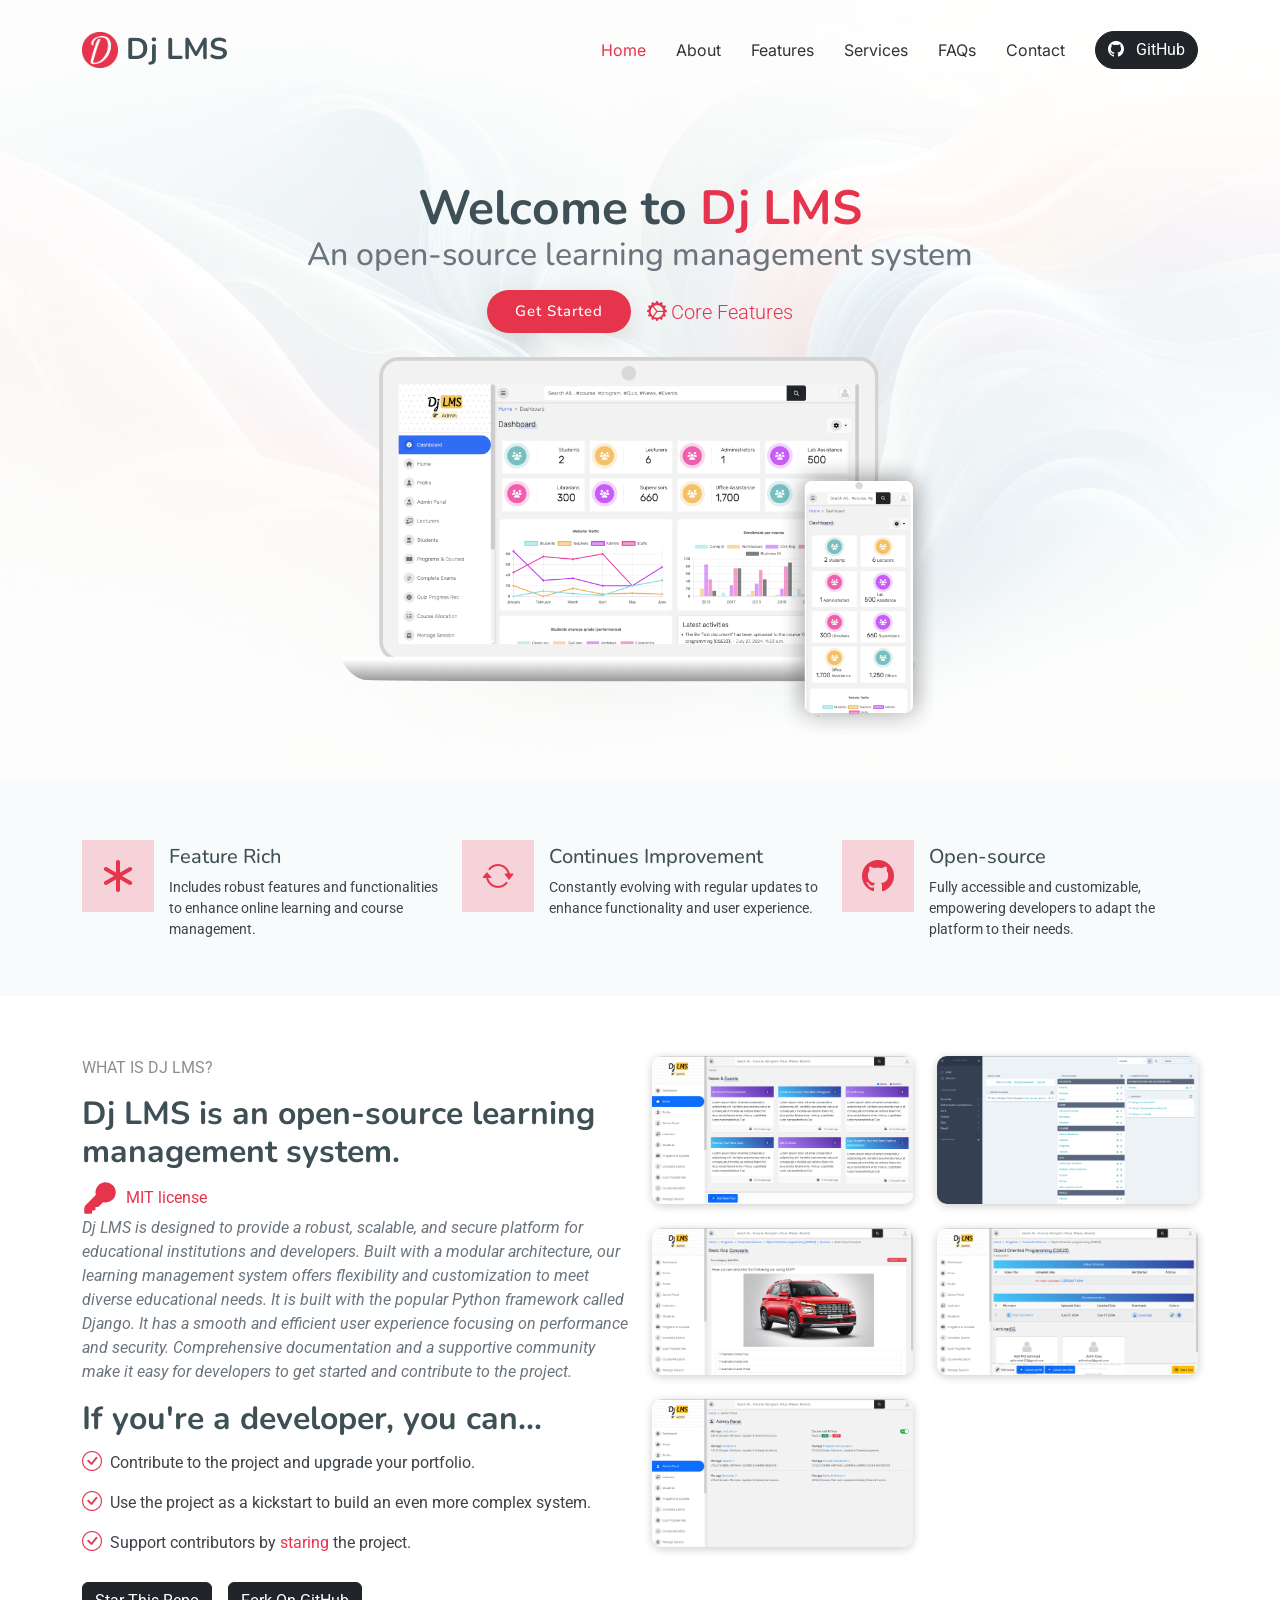
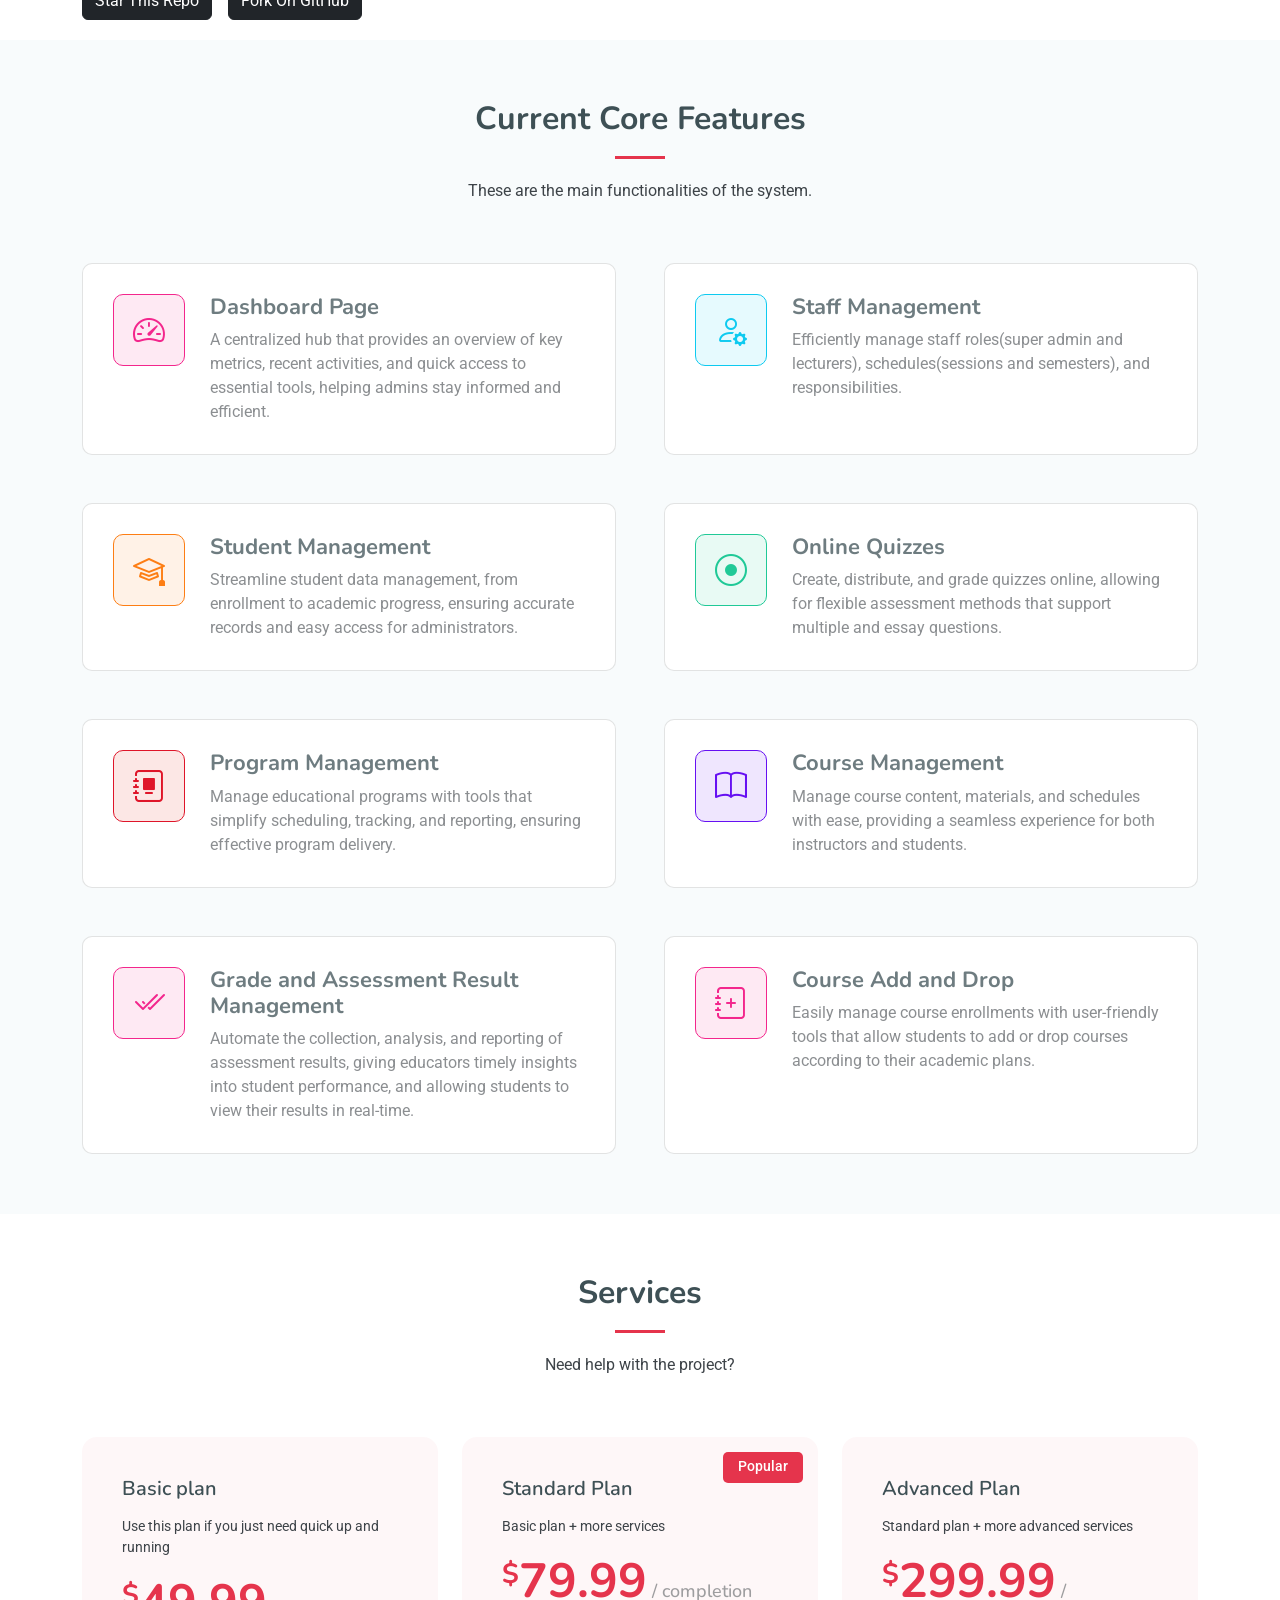
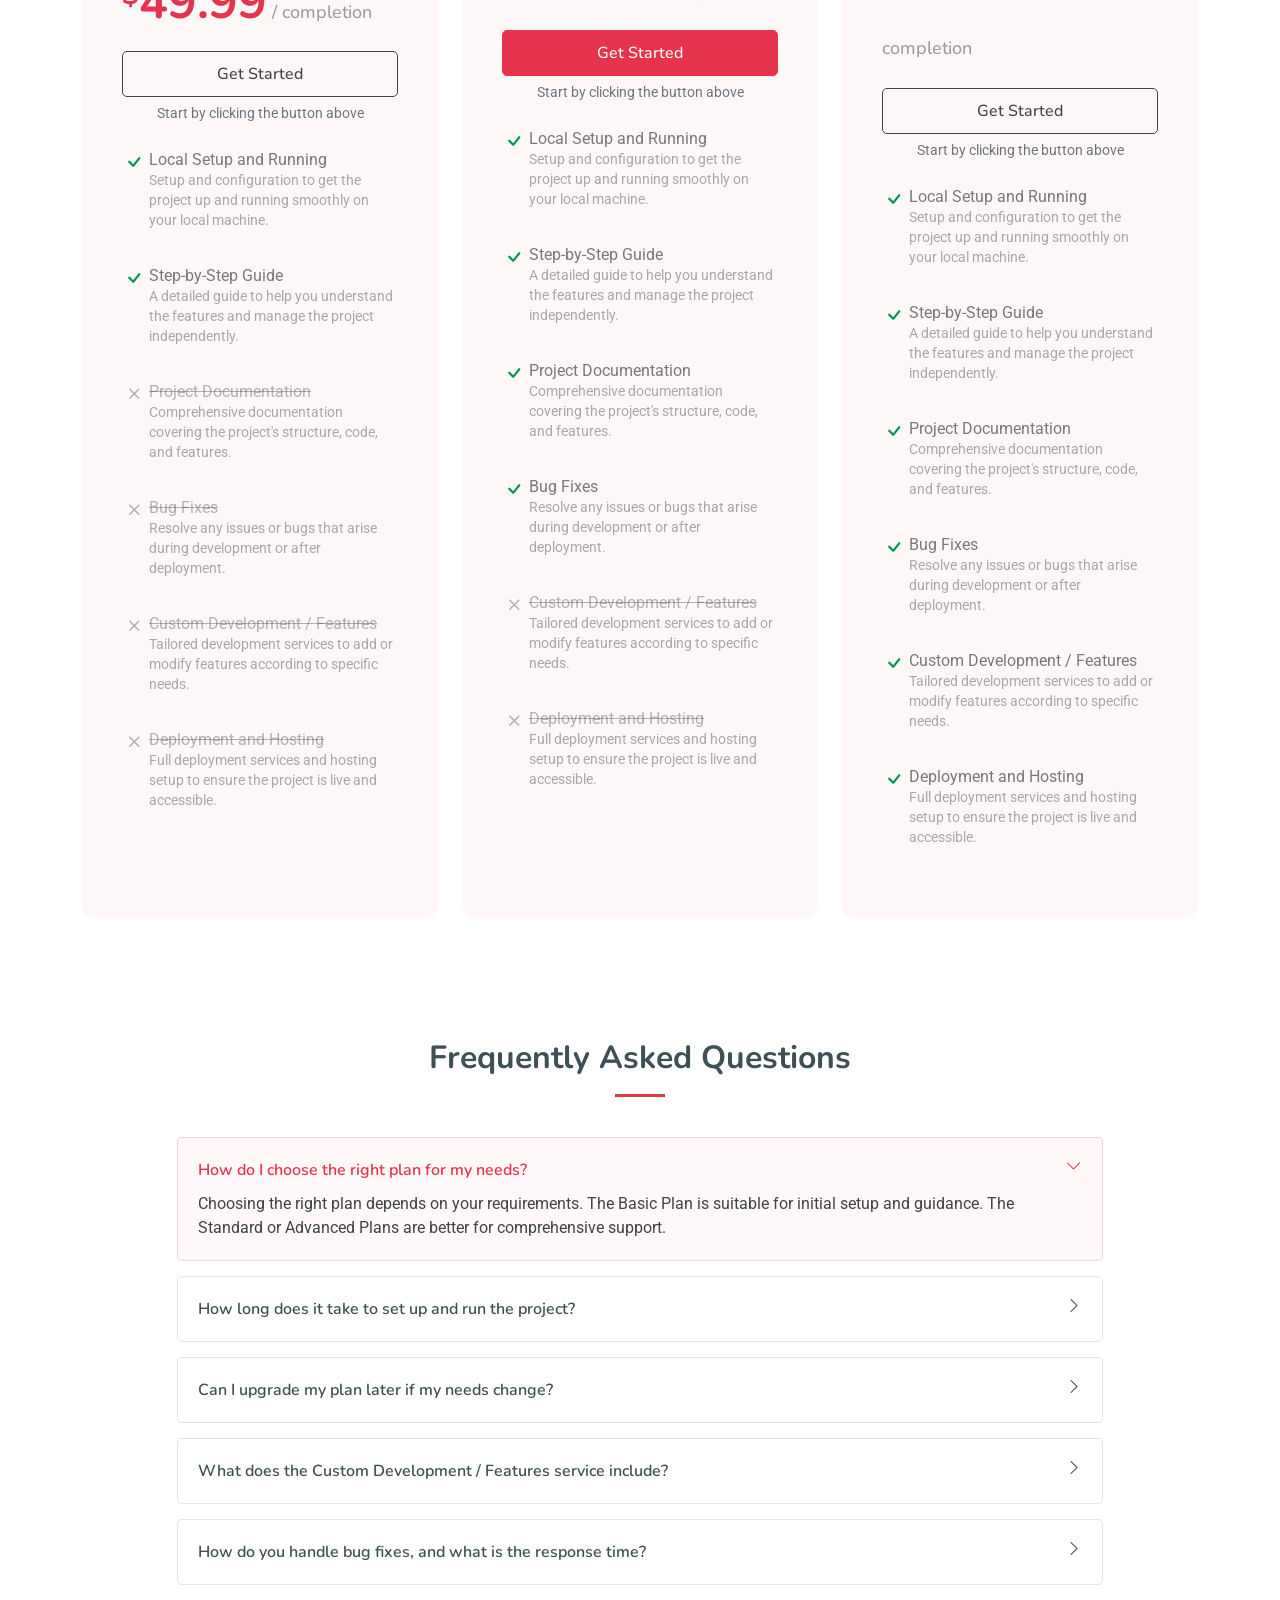
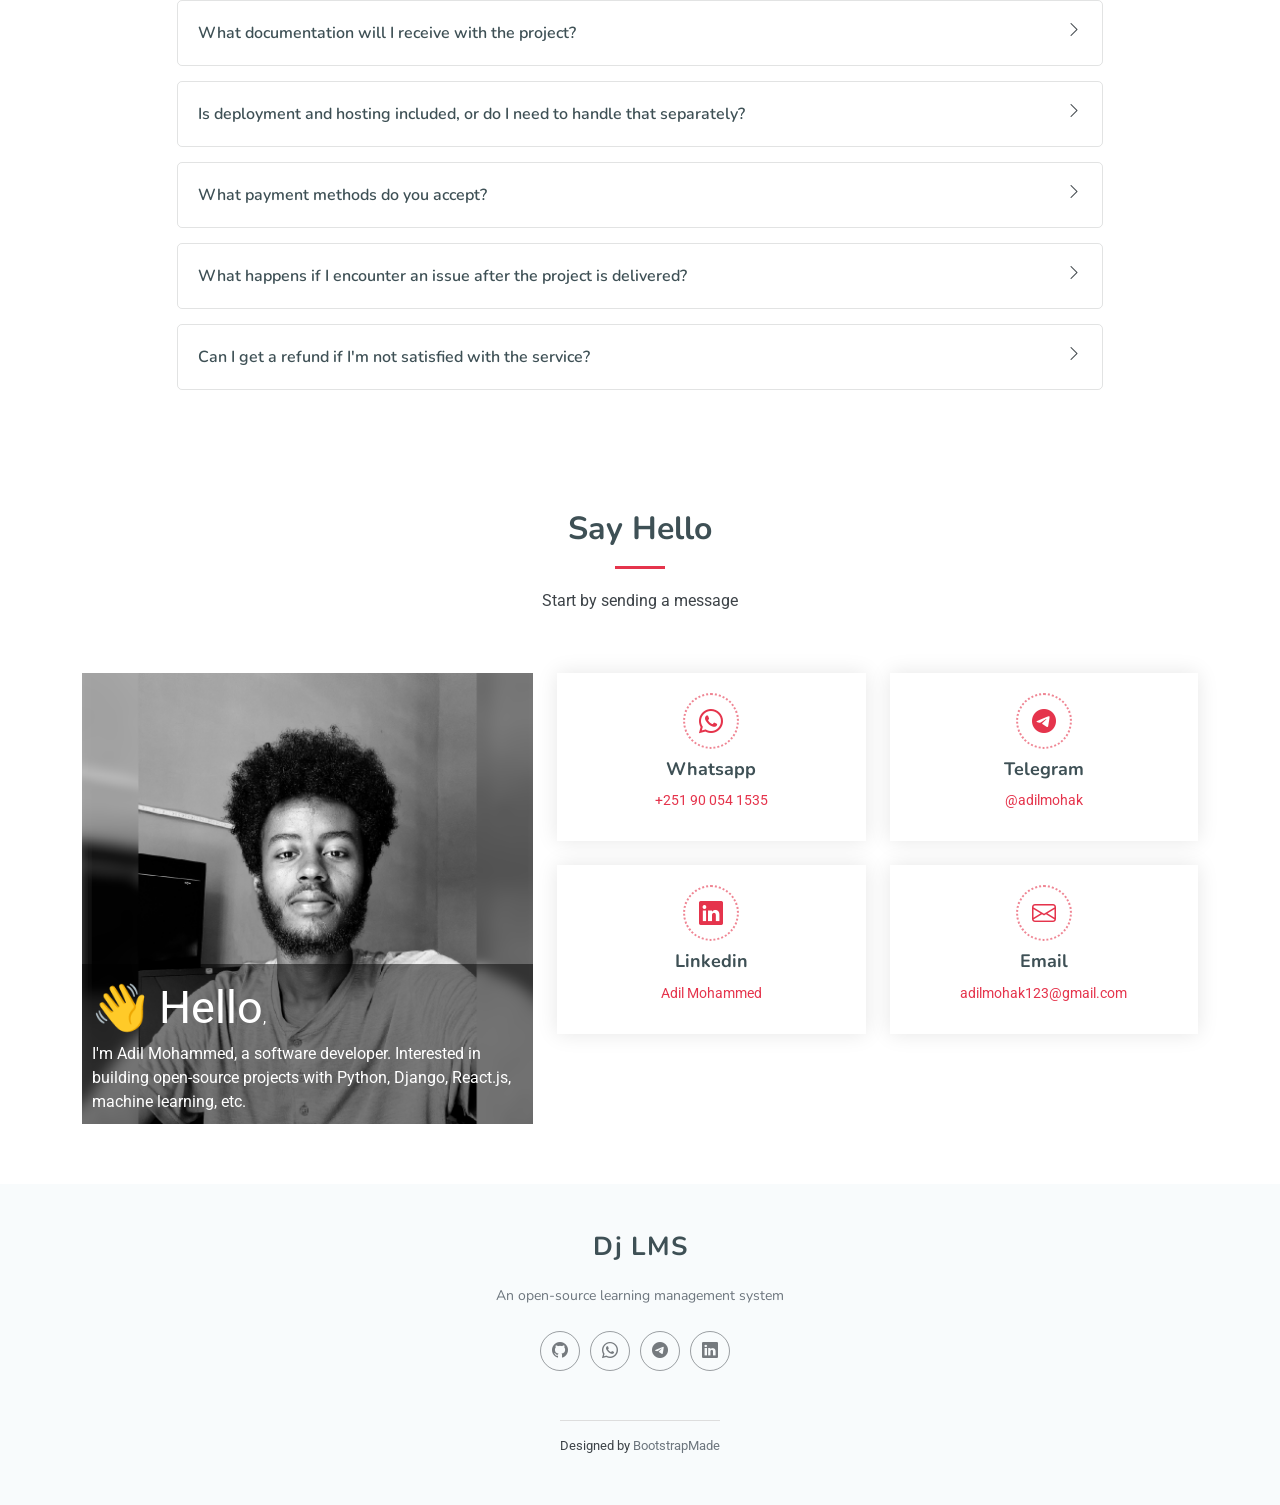
==== commit 0467ff6b: "Updated meta data" ====
--- a/index.html
+++ b/index.html
@@ -3,9 +3,23 @@
   <head>
     <meta charset="utf-8" />
     <meta content="width=device-width, initial-scale=1.0" name="viewport" />
-    <title>Index - Dj LMS Bootstrap Template</title>
-    <meta content="" name="description" />
-    <meta content="" name="keywords" />
+    <title>Dj LMS - Open source learning management system</title>
+    <meta
+      content="Dj LMS is designed to provide a robust, scalable, and secure
+    platform for educational institutions and developers. Built with
+    a modular architecture, our learning management system offers
+    flexibility and customization to meet diverse educational needs.
+    It is built with the popular Python framework called Django. It
+    has a smooth and efficient user experience focusing on
+    performance and security. Comprehensive documentation and a
+    supportive community make it easy for developers to get started
+    and contribute to the project."
+      name="description"
+    />
+    <meta
+      content="learning management system, lms, student management system, open-source, open source, opensource, django, python, html, css, javascript, github"
+      name="keywords"
+    />
 
     <!-- Favicons -->
     <link href="assets/img/favicon.png" rel="icon" />
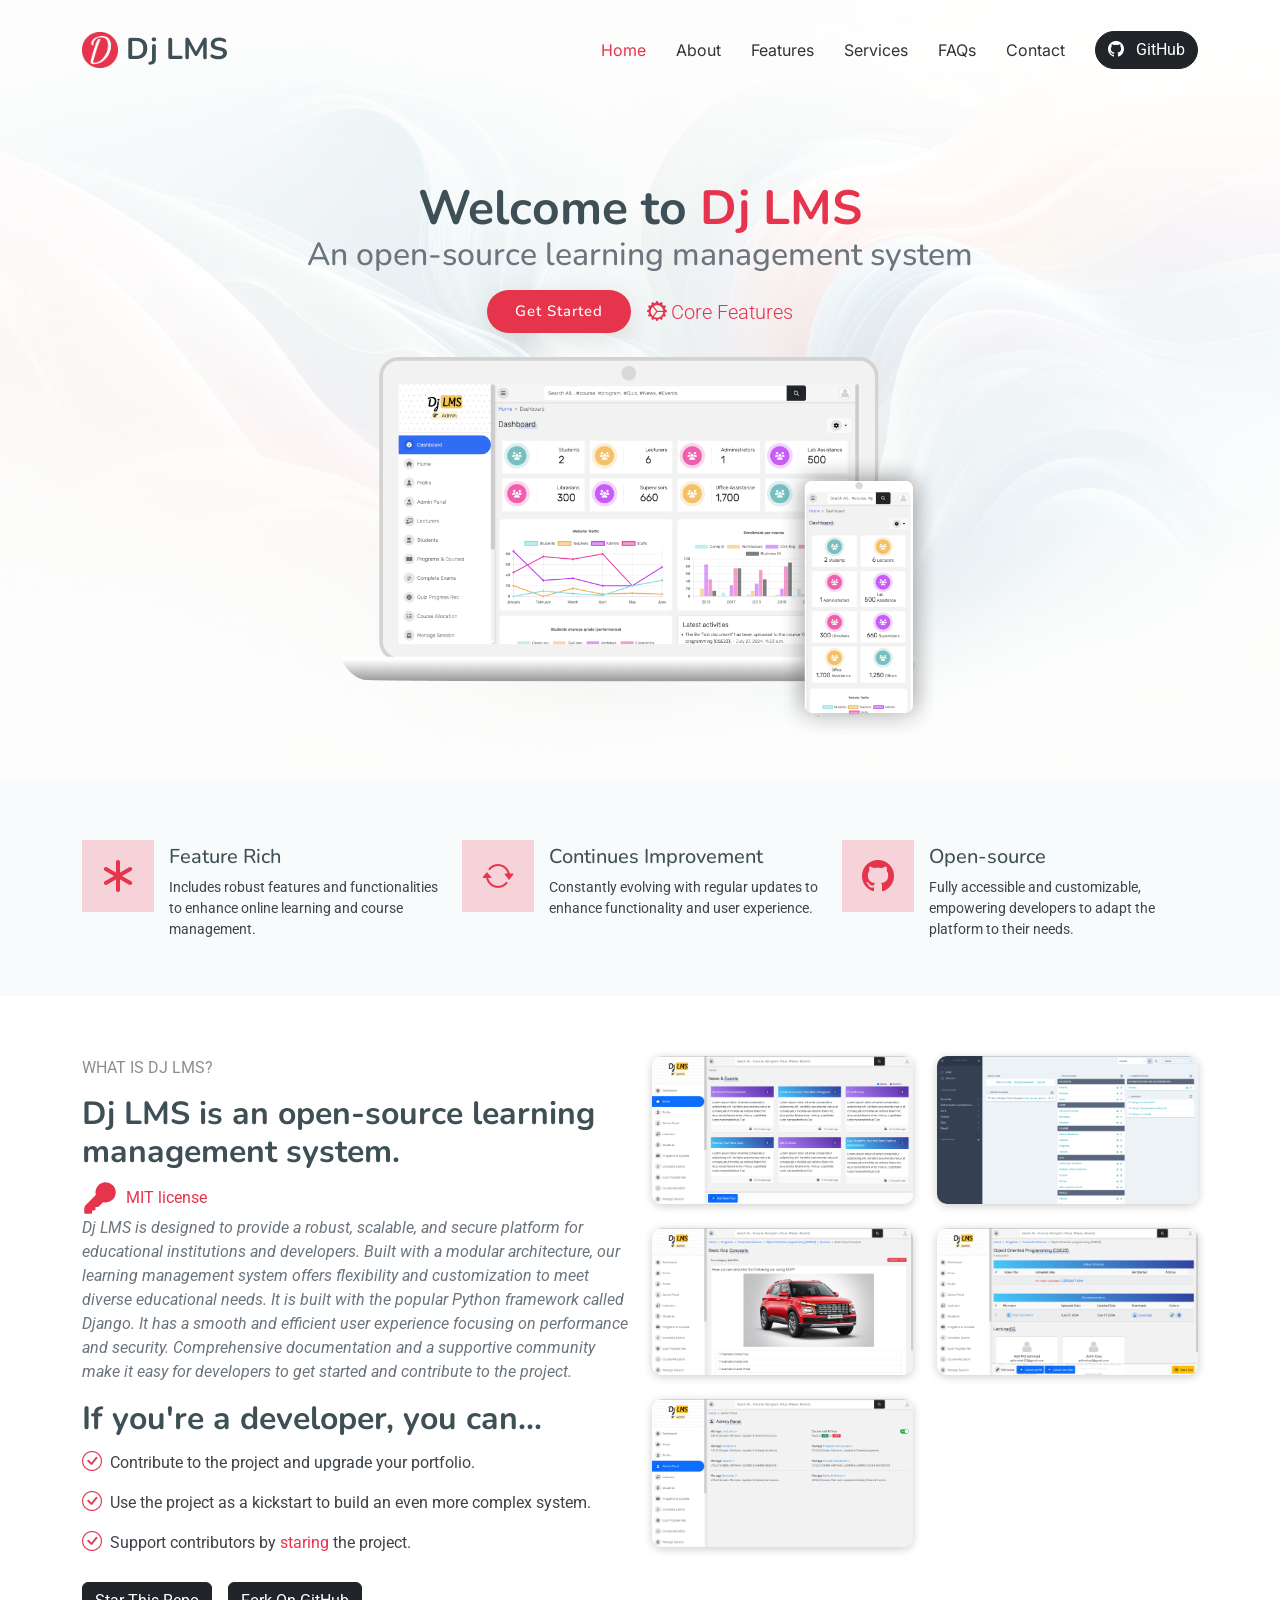
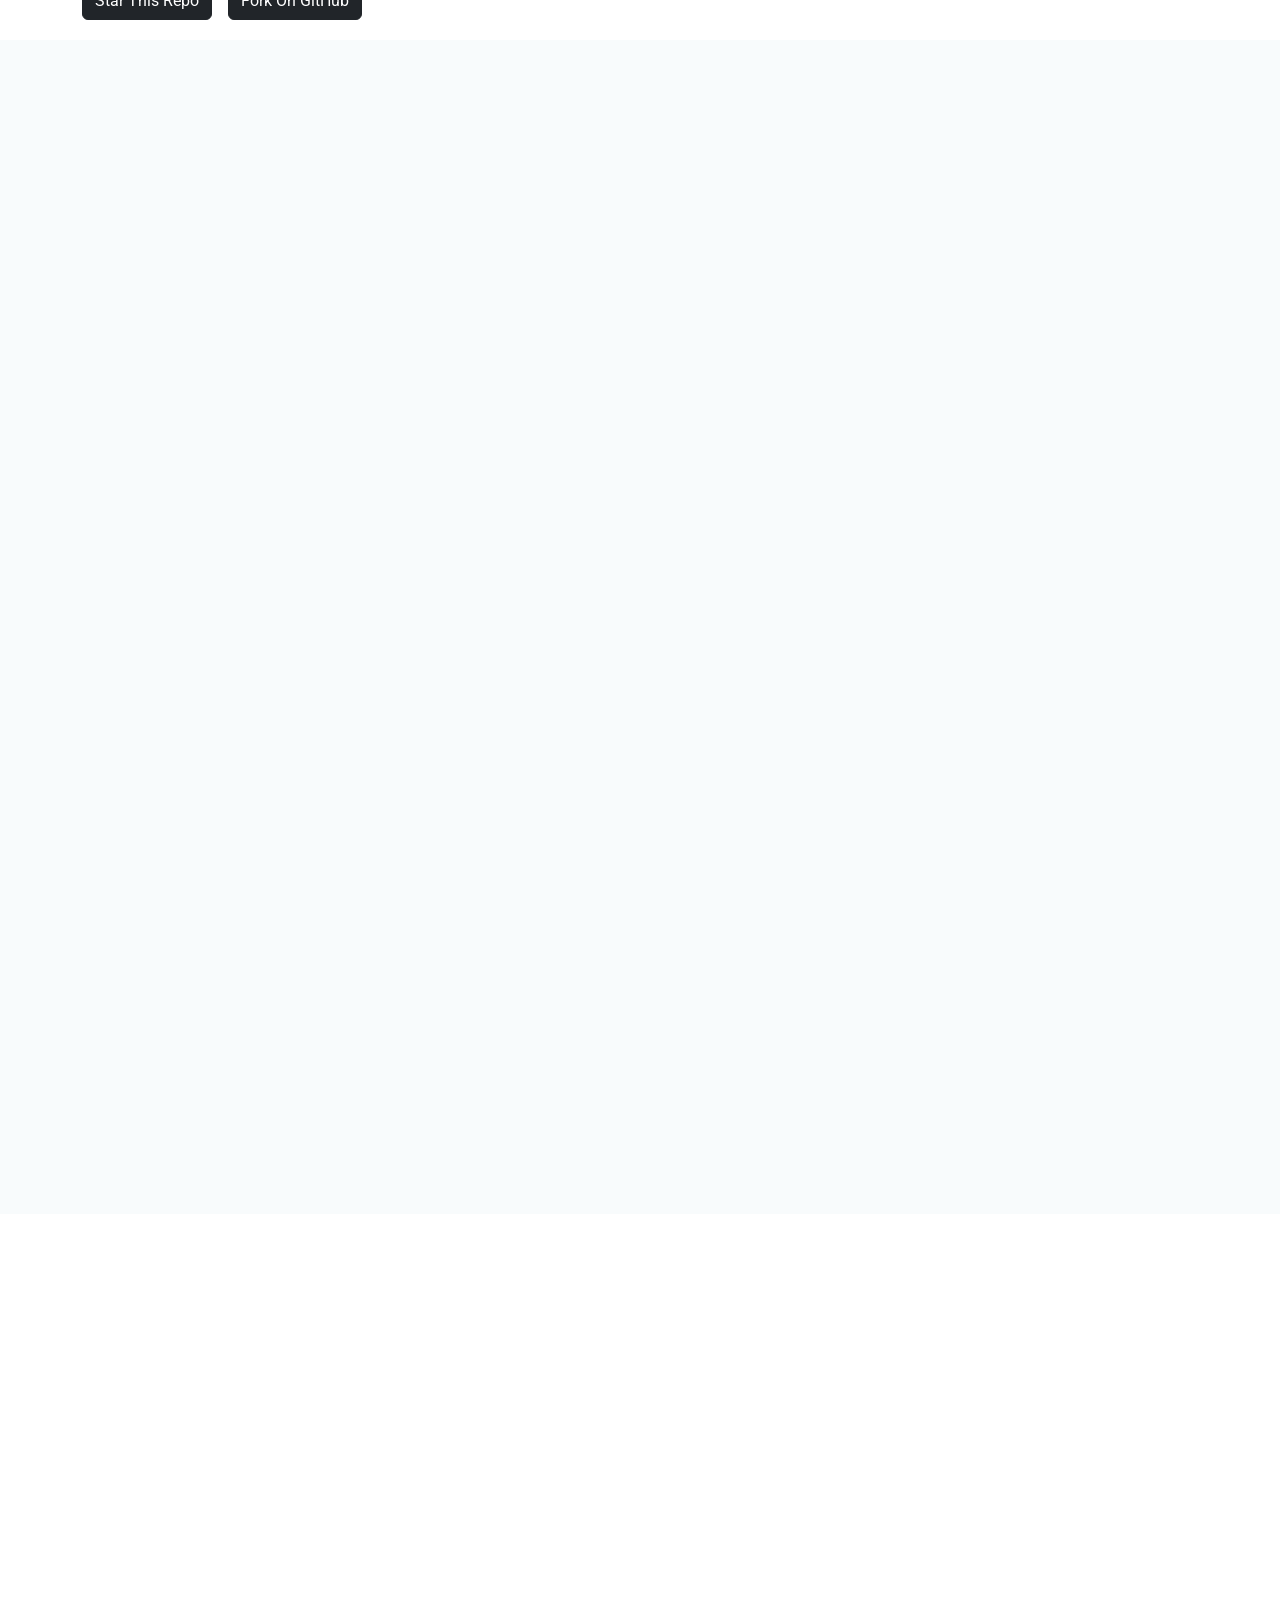
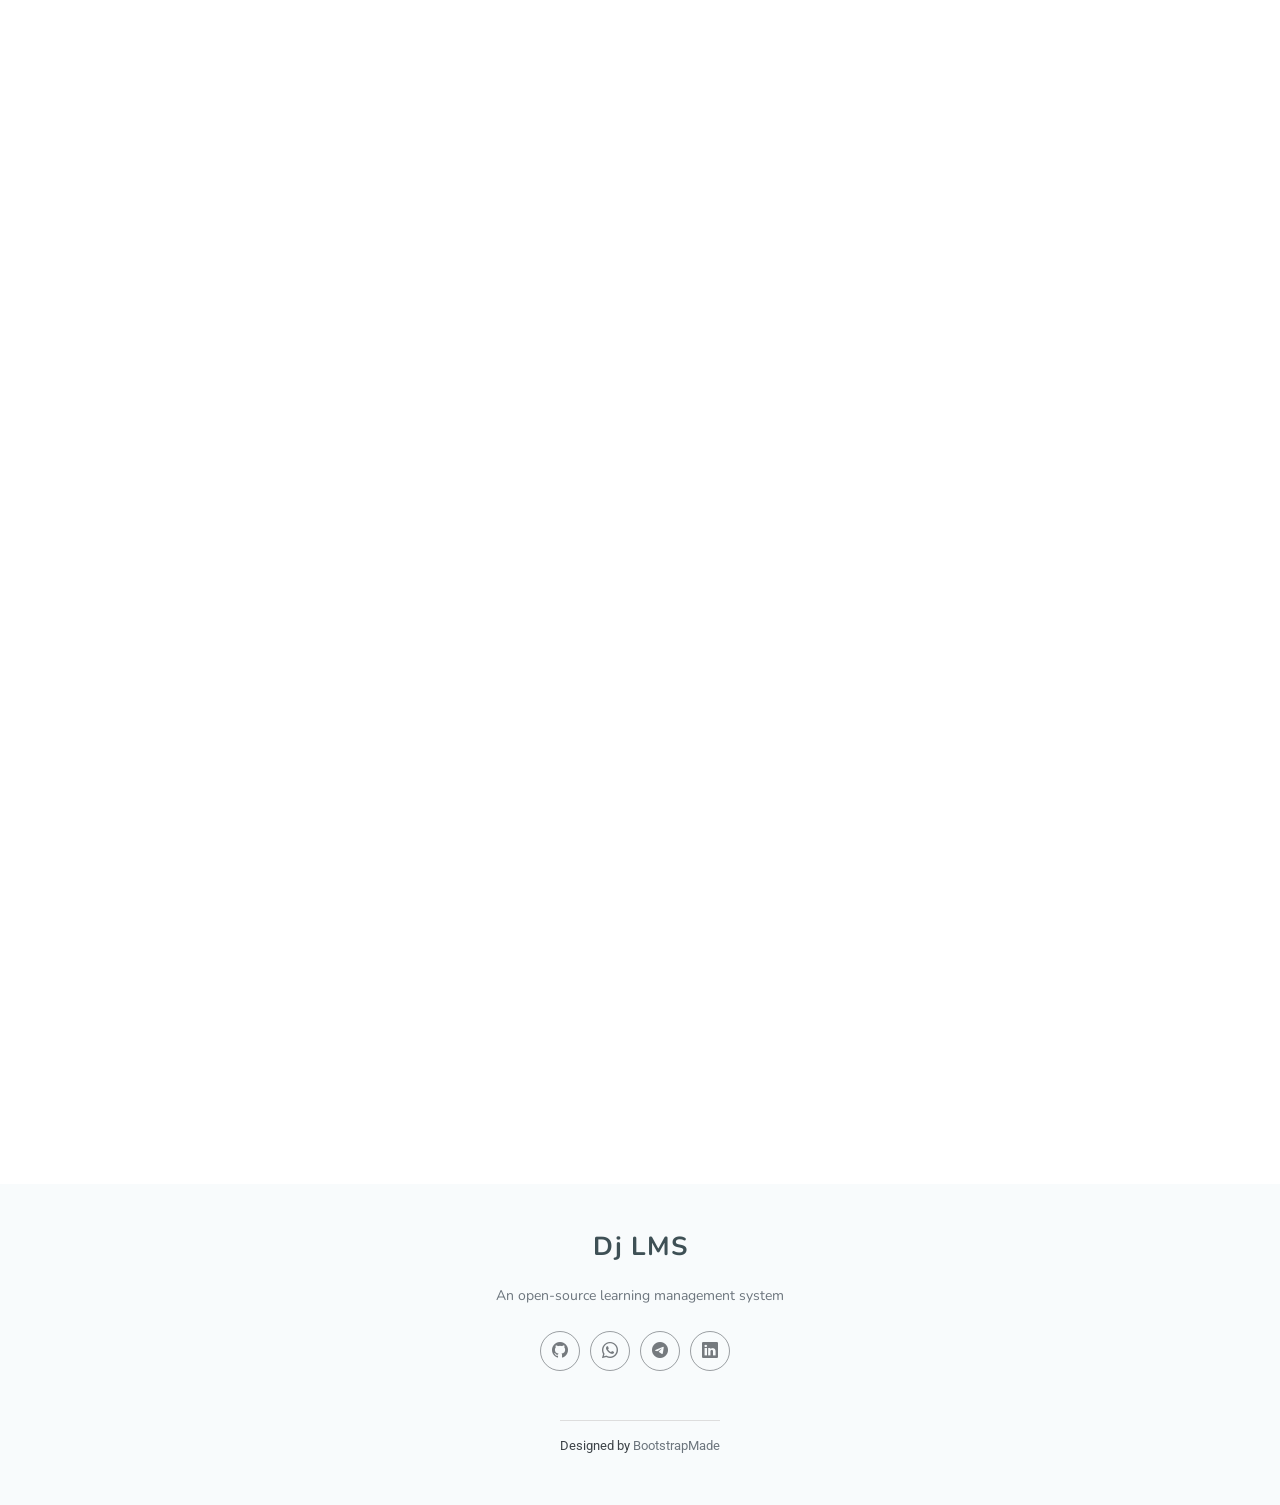
==== commit c7e7ea43: "Update meta data" ====
--- a/index.html
+++ b/index.html
@@ -20,6 +20,57 @@
       content="learning management system, lms, student management system, open-source, open source, opensource, django, python, html, css, javascript, github"
       name="keywords"
     />
+    <meta name="theme-color" content="#317EFB" />
+    <meta http-equiv="Content-Language" content="en" />
+
+    <!-- OG -->
+    <meta
+      property="og:title"
+      content="Dj LMS - Open source learning management system"
+    />
+    <meta
+      property="og:description"
+      content="Dj LMS is designed to provide a robust, scalable, and secure
+    platform for educational institutions and developers. Built with
+    a modular architecture, our learning management system offers
+    flexibility and customization to meet diverse educational needs.
+    It is built with the popular Python framework called Django. It
+    has a smooth and efficient user experience focusing on
+    performance and security. Comprehensive documentation and a
+    supportive community make it easy for developers to get started
+    and contribute to the project."
+    />
+    <meta property="og:image" content="assets/img/multiplatform.png" />
+    <meta
+      property="og:url"
+      content="https://adilmohak.github.io/dj-lms-starter"
+    />
+
+    <!-- Twitter -->
+    <meta name="twitter:card" content="summary_large_image" />
+    <meta
+      name="twitter:title"
+      content="Dj LMS - Open source learning management system"
+    />
+    <meta
+      name="twitter:description"
+      content="Dj LMS is designed to provide a robust, scalable, and secure
+    platform for educational institutions and developers. Built with
+    a modular architecture, our learning management system offers
+    flexibility and customization to meet diverse educational needs.
+    It is built with the popular Python framework called Django. It
+    has a smooth and efficient user experience focusing on
+    performance and security. Comprehensive documentation and a
+    supportive community make it easy for developers to get started
+    and contribute to the project."
+    />
+    <meta name="twitter:image" content="assets/img/multiplatform.png" />
+
+    <!-- robots -->
+    <meta name="robots" content="index,follow" />
+
+    <!-- Author -->
+    <meta name="author" content="Adil Mohammed" />
 
     <!-- Favicons -->
     <link href="assets/img/favicon.png" rel="icon" />
